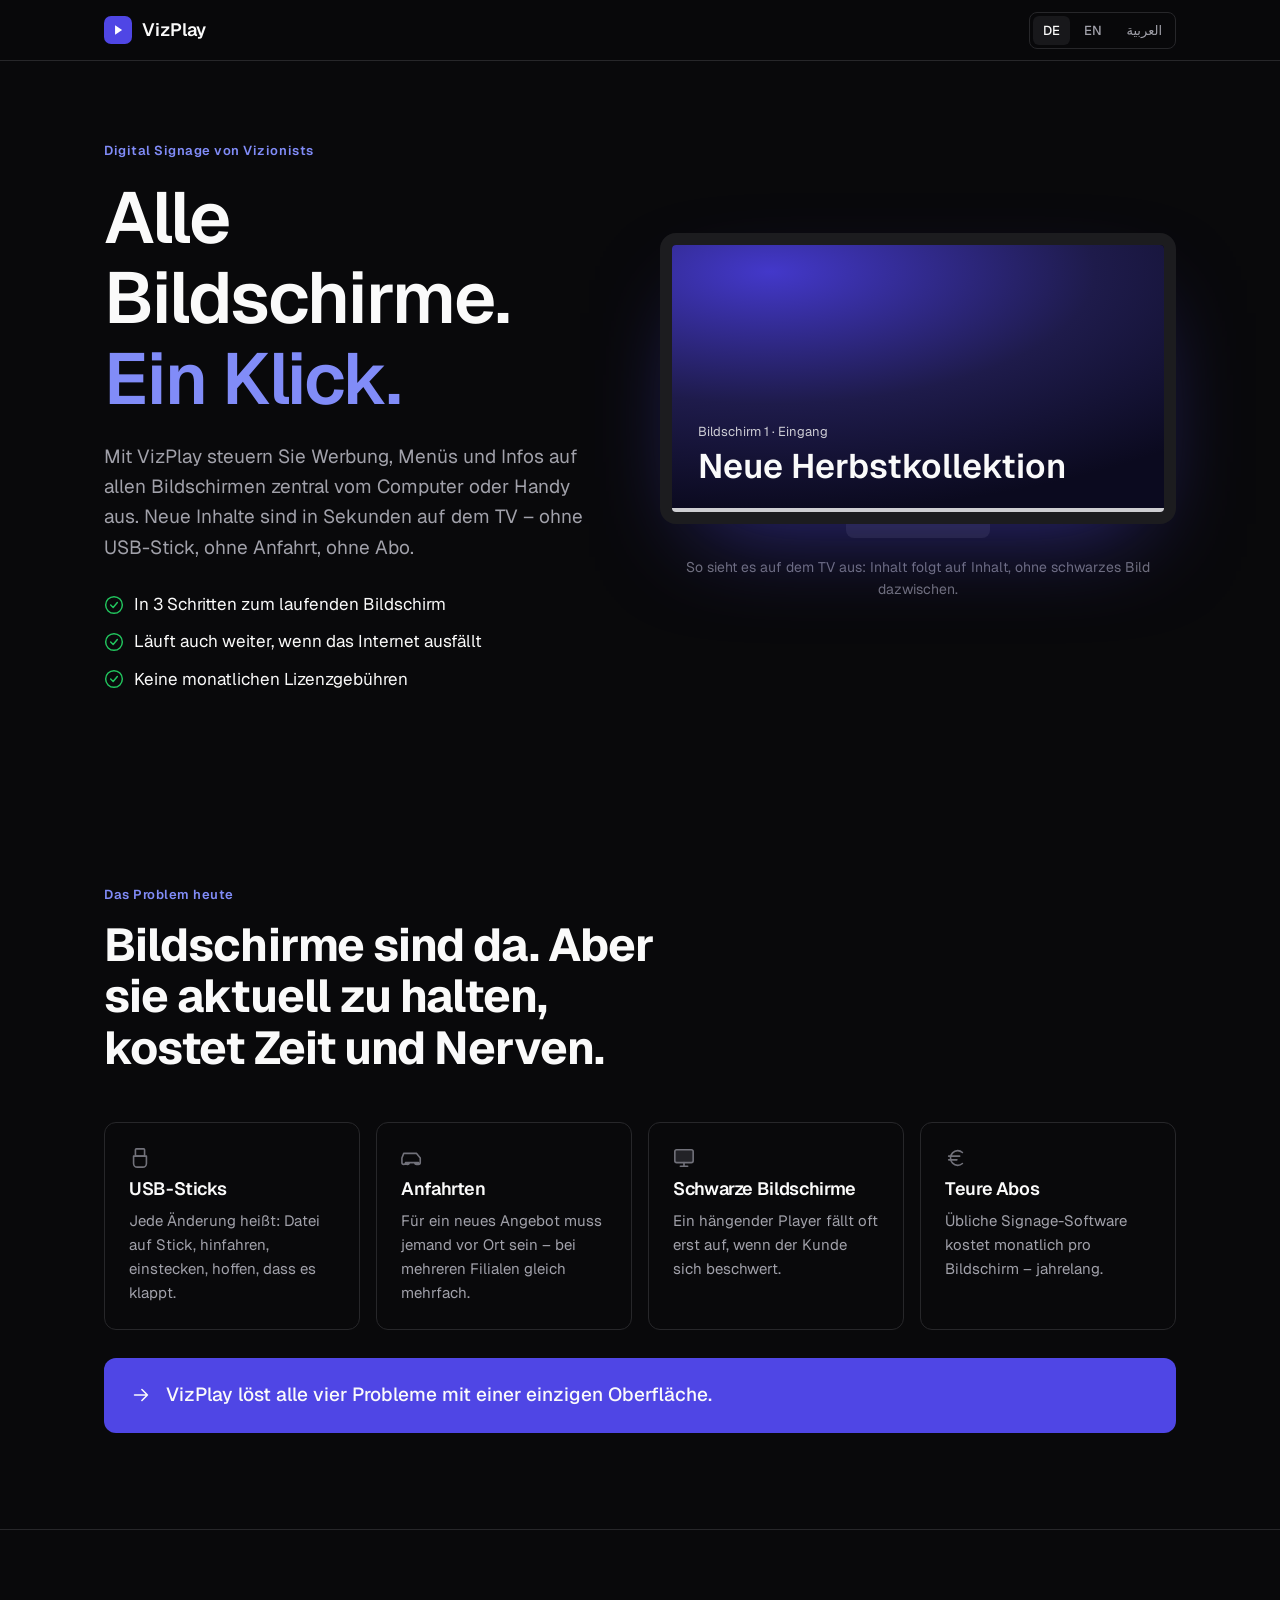
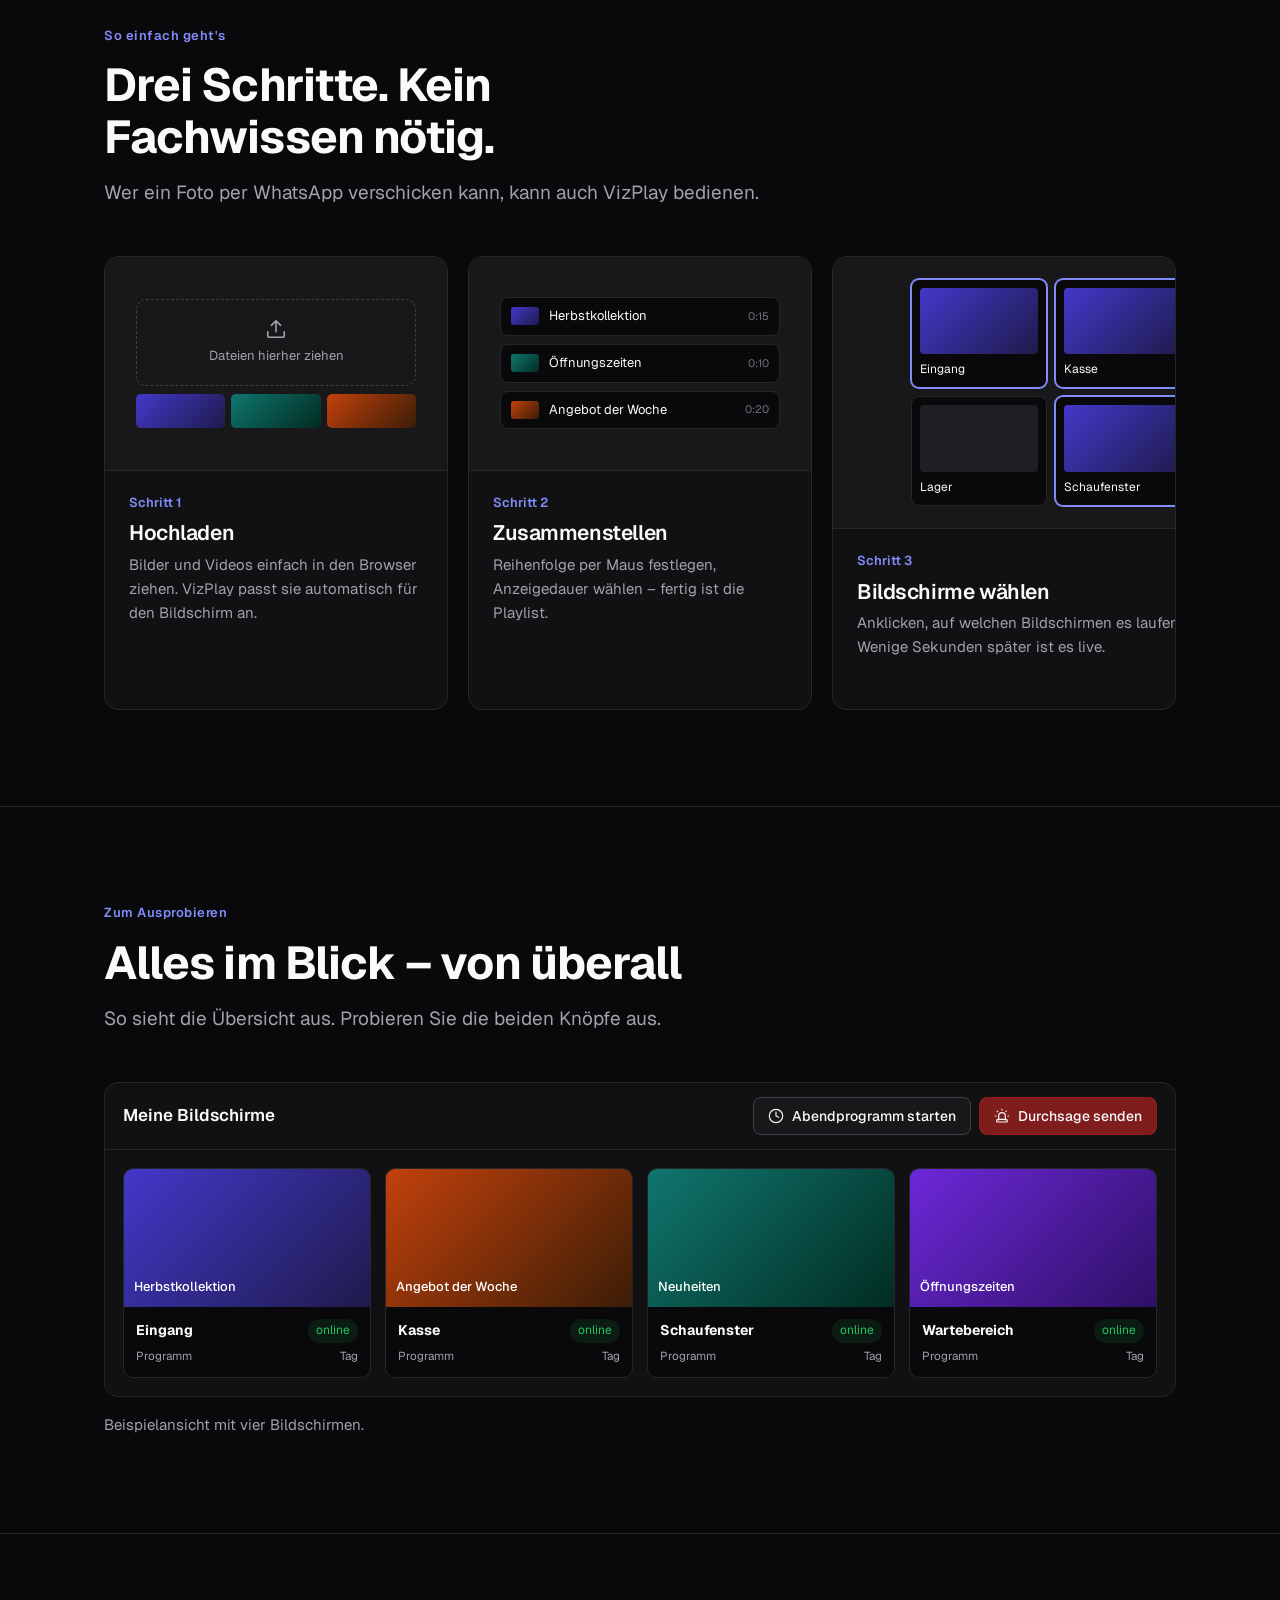
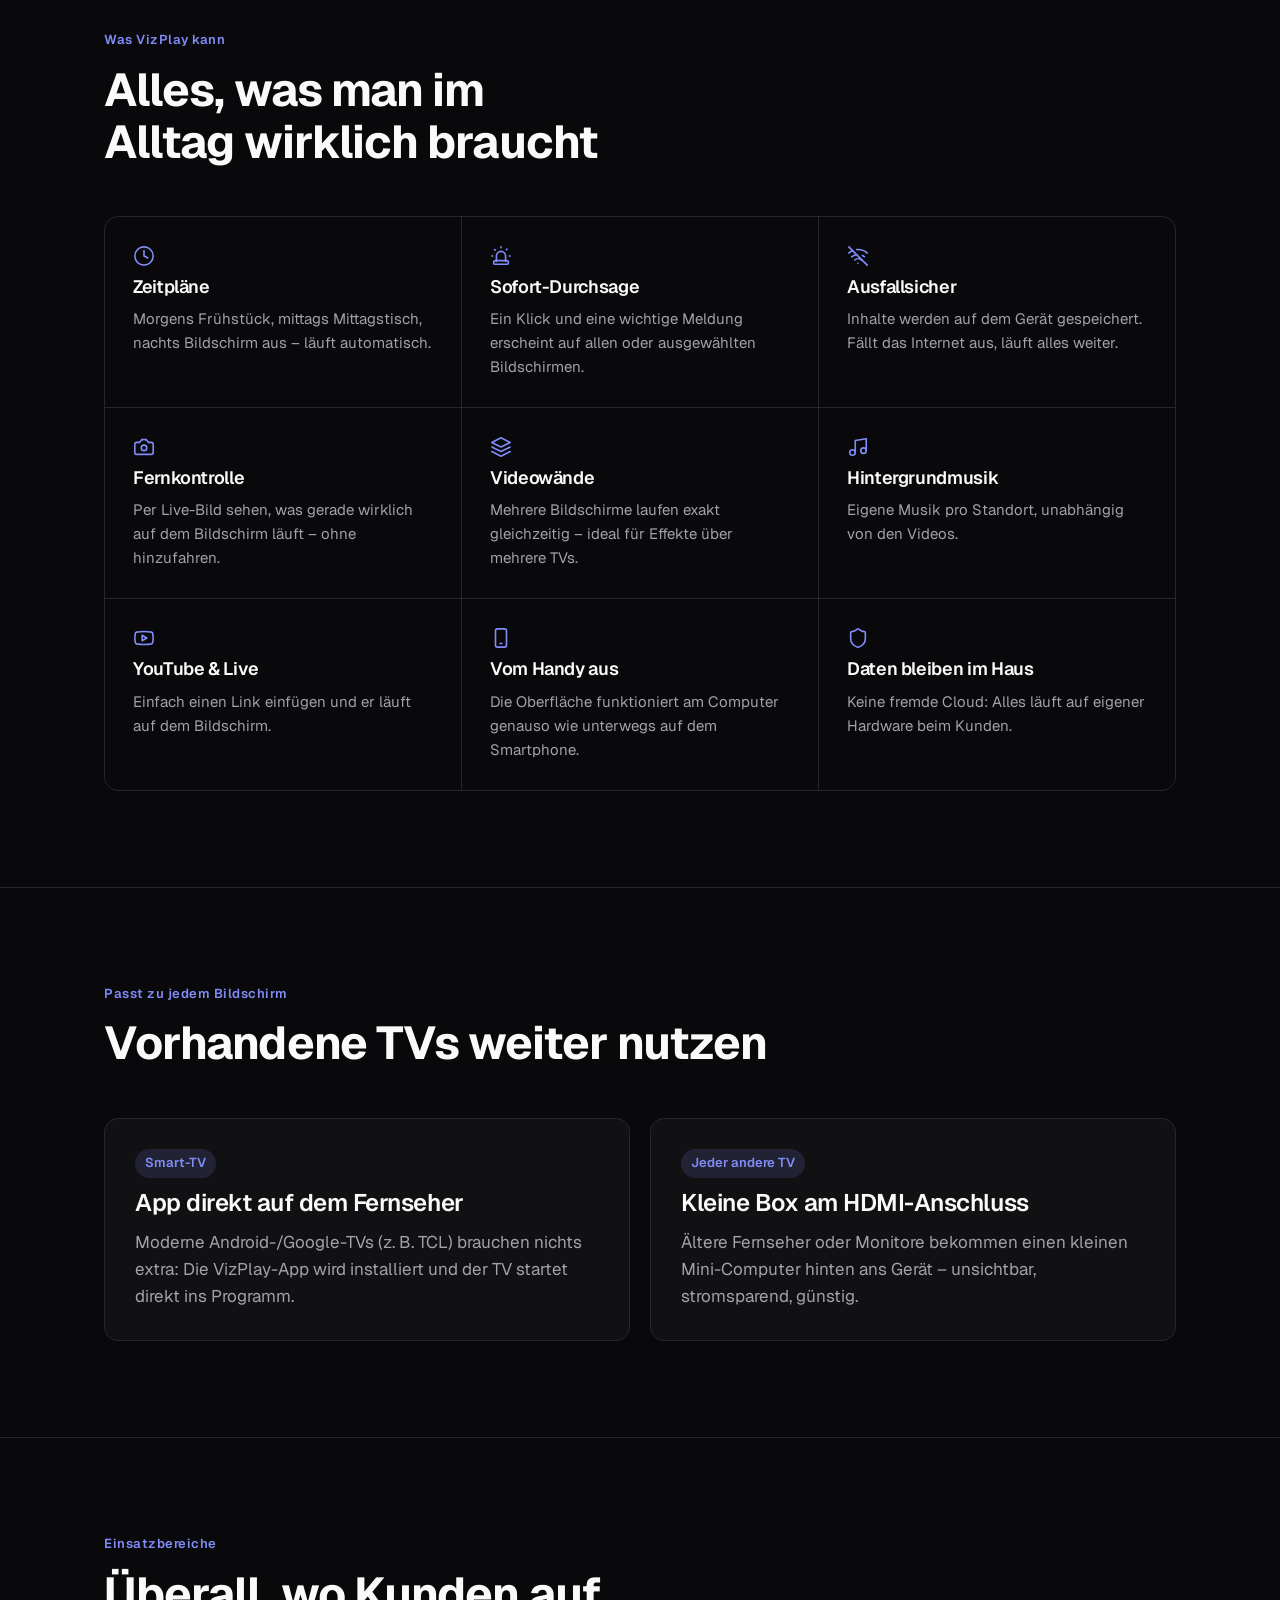
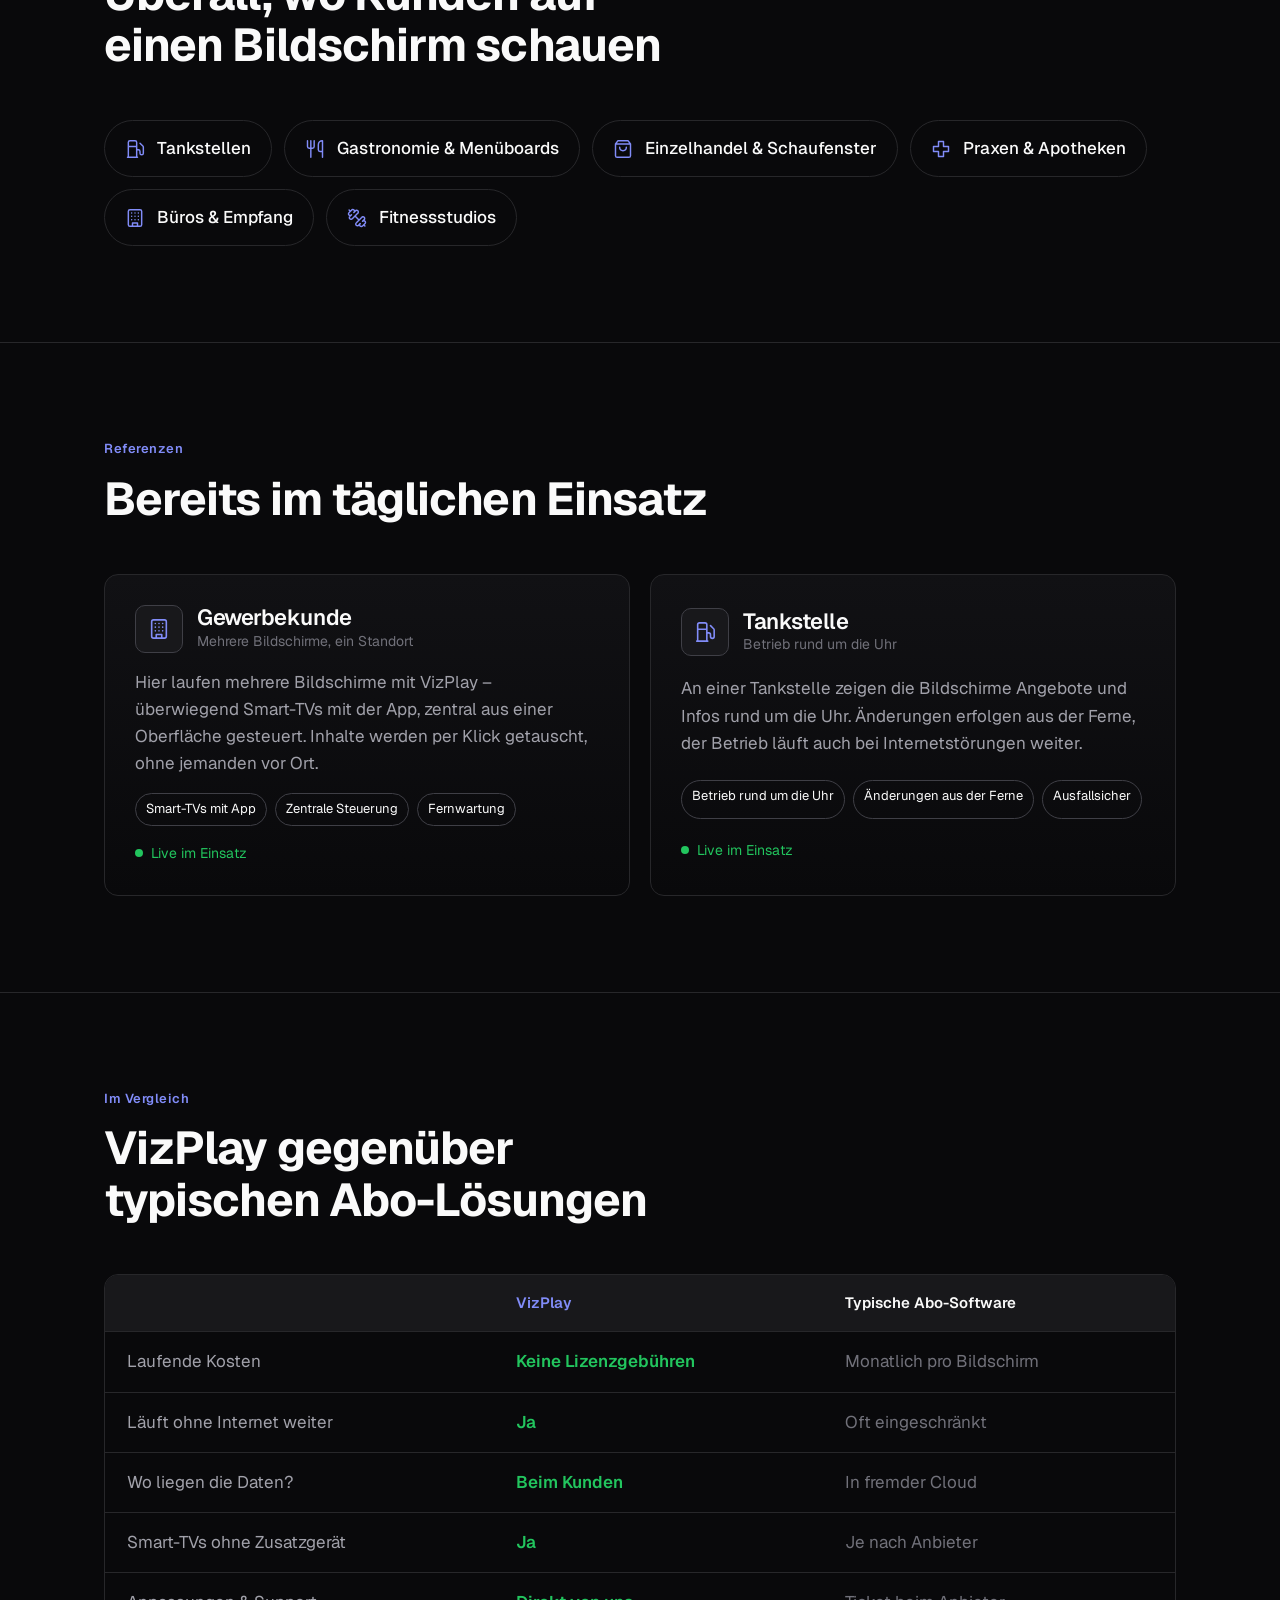
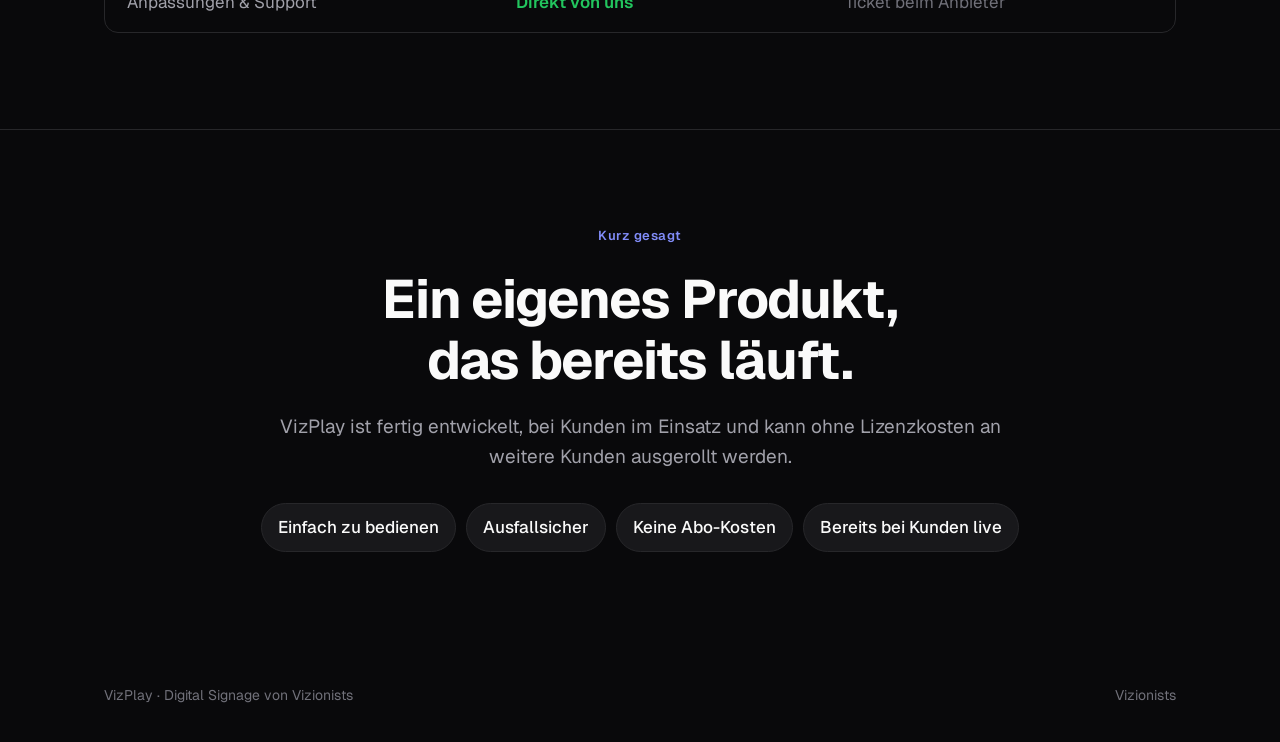
==== index.html @ 15403535 "VizPlay Produktpräsentation" ====
<!doctype html>
<html lang="de">
<head>
<meta charset="utf-8">
<meta name="viewport" content="width=device-width, initial-scale=1, viewport-fit=cover">
<meta name="robots" content="noindex">
<meta name="description" content="VizPlay – alle Bildschirme zentral steuern.">
<link rel="icon" href="data:image/svg+xml,%3Csvg xmlns=%27http://www.w3.org/2000/svg%27 viewBox=%270 0 24 24%27%3E%3Crect width=%2724%27 height=%2724%27 rx=%275%27 fill=%27%234f46e5%27/%3E%3Cpath d=%27m9 6 9 6-9 6z%27 fill=%27white%27/%3E%3C/svg%3E">
<title>VizPlay</title>
<link rel="preconnect" href="https://fonts.googleapis.com">
<link rel="stylesheet" href="https://fonts.googleapis.com/css2?family=Geist:wght@400;500;600;700&family=IBM+Plex+Sans+Arabic:wght@400;500;600;700&display=swap">
<style>
/* Bewusst dark-only: Markenwelt des VizPlay-Dashboards (Zinc + Indigo) */
:root{
  --bg:#09090b; --panel:#111114; --panel2:#18181b; --line:#27272a; --line2:#3f3f46;
  --fg:#fafafa; --muted:#a1a1aa; --dim:#71717a;
  --accent:#818cf8; --accent-strong:#4f46e5;
  --ok:#22c55e; --warn:#f59e0b; --danger:#ef4444;
  --sans:"Geist",ui-sans-serif,system-ui,-apple-system,"Segoe UI",sans-serif;
  color-scheme:dark;
}
:root[dir="rtl"]{--sans:"IBM Plex Sans Arabic","Geist",ui-sans-serif,system-ui,sans-serif}
*{box-sizing:border-box}
body{margin:0;background:var(--bg);color:var(--fg);font:17px/1.6 var(--sans);-webkit-font-smoothing:antialiased}
.wrap{max-width:1120px;margin:0 auto;padding-inline:24px}
@media (max-width:560px){.wrap{padding-inline:16px}}
h1,h2,h3{margin:0;text-wrap:balance;letter-spacing:-.02em;line-height:1.12}
[dir="rtl"] h1,[dir="rtl"] h2,[dir="rtl"] h3{letter-spacing:0;line-height:1.35}
p{margin:0}
.eyebrow{font-size:13px;font-weight:600;color:var(--accent);letter-spacing:.04em}
.lead{color:var(--muted);font-size:19px;max-width:60ch}
svg.i{width:22px;height:22px;flex:none;stroke:currentColor;fill:none;stroke-width:1.75;stroke-linecap:round;stroke-linejoin:round}

nav{position:sticky;top:env(safe-area-inset-top,0px);z-index:10;background:rgba(9,9,11,.85);backdrop-filter:blur(10px);border-bottom:1px solid var(--line)}
nav .wrap{display:flex;align-items:center;gap:16px;height:60px}
.brand{display:flex;align-items:center;gap:10px;font-weight:600;font-size:18px}
.logo{width:28px;height:28px;border-radius:7px;background:var(--accent-strong);display:grid;place-items:center}
.logo svg{width:14px;height:14px;fill:#fff}
.langs{margin-inline-start:auto;display:flex;gap:4px;padding:3px;border:1px solid var(--line);border-radius:8px}
.langs button{font:500 13px var(--sans);color:var(--muted);background:none;border:0;border-radius:6px;padding:6px 10px;cursor:pointer}
.langs button[aria-pressed="true"]{background:var(--panel2);color:var(--fg)}
.langs button:focus-visible,.btn:focus-visible{outline:2px solid var(--accent);outline-offset:2px}

section{padding-block:96px;border-bottom:1px solid var(--line)}
@media (max-width:560px){section{padding-block:64px}}
.head{display:grid;gap:14px;margin-bottom:48px;max-width:760px}
.head h2{font-size:clamp(30px,4.4vw,46px)}

/* Hero */
.hero{padding-block:80px 96px}
.hero-grid{display:grid;grid-template-columns:1fr 1.05fr;gap:64px;align-items:center}
@media (max-width:900px){.hero-grid{grid-template-columns:1fr;gap:48px}}
.hero h1{font-size:clamp(40px,6.2vw,72px);font-weight:600;margin-block:16px 22px}
.hero h1 em{font-style:normal;color:var(--accent)}
.checks{display:grid;gap:10px;margin:28px 0 0;padding:0;list-style:none}
.checks li{display:flex;gap:10px;align-items:center;color:var(--fg)}
.checks .i{color:var(--ok);width:20px;height:20px}

.tv{background:#000;border:12px solid #1c1c1f;border-radius:16px;aspect-ratio:16/9;position:relative;overflow:hidden;max-width:100%;box-shadow:0 40px 100px -40px rgba(79,70,229,.6)}
.slide{position:absolute;inset:0;display:flex;flex-direction:column;justify-content:flex-end;gap:4px;padding:26px;opacity:0}
.slide.on{opacity:1}
.slide b{font-size:clamp(20px,3vw,34px);font-weight:600;line-height:1.15}
.slide small{font-size:13px;opacity:.8}
.s1{background:radial-gradient(120% 90% at 20% 10%,#4338ca 0,#1e1b4b 55%,#0b0a1f 100%)}
.s2{background:linear-gradient(135deg,#0f766e,#022c22)}
.s3{background:radial-gradient(90% 90% at 80% 20%,#c2410c,#3b1d06 70%)}
.s4{background:linear-gradient(160deg,#be123c,#4c0519)}
.prog{position:absolute;inset-inline-start:0;bottom:0;height:4px;background:#fff;opacity:.8;width:0}
.stand{width:28%;height:14px;margin:0 auto;background:#1c1c1f;border-radius:0 0 8px 8px}
.tv-cap{text-align:center;margin-top:18px;font-size:14px;color:var(--dim)}

/* Problem */
.pains{display:grid;grid-template-columns:repeat(4,1fr);gap:16px}
@media (max-width:900px){.pains{grid-template-columns:repeat(2,1fr)}}
@media (max-width:560px){.pains{grid-template-columns:1fr}}
.pain{padding:24px;border:1px solid var(--line);border-radius:12px;display:grid;gap:10px;align-content:start}
.pain .i{color:var(--dim)}
.pain h3{font-size:18px;font-weight:600}
.pain p{color:var(--muted);font-size:15px}
.answer{margin-top:28px;padding:22px 26px;border-radius:12px;background:var(--accent-strong);font-size:19px;font-weight:500;display:flex;gap:14px;align-items:center}

/* Steps */
.steps{display:grid;grid-template-columns:repeat(3,1fr);gap:20px}
@media (max-width:900px){.steps{grid-template-columns:1fr}}
.step{background:var(--panel);border:1px solid var(--line);border-radius:14px;overflow:hidden;display:grid;grid-template-rows:auto 1fr}
.step .vis{aspect-ratio:16/10;background:var(--panel2);border-bottom:1px solid var(--line);padding:22px;display:grid;place-items:center}
.step .txt{padding:22px 24px 26px;display:grid;gap:8px;align-content:start}
.step .n{font-size:13px;font-weight:600;color:var(--accent)}
.step h3{font-size:21px;font-weight:600}
.step p{color:var(--muted);font-size:15px}
.mock{width:100%;max-width:280px;display:grid;gap:8px}
.drop{border:1.5px dashed var(--line2);border-radius:10px;padding:18px;text-align:center;color:var(--muted);font-size:13px;display:grid;gap:6px;justify-items:center}
.thumbs{display:flex;gap:6px}
.thumbs i{flex:1;height:34px;border-radius:5px}
.row{display:flex;align-items:center;gap:10px;background:var(--bg);border:1px solid var(--line);border-radius:8px;padding:8px 10px;font-size:13px}
.row i{width:28px;height:18px;border-radius:3px;flex:none}
.row span{flex:1}
.row small{color:var(--dim)}
.screens{display:grid;grid-template-columns:1fr 1fr;gap:8px;width:100%;max-width:280px}
.scr{border:1px solid var(--line);border-radius:8px;padding:8px;font-size:12px;background:var(--bg);display:grid;gap:6px}
.scr i{display:block;aspect-ratio:16/9;border-radius:4px;background:#1f1f23}
.scr.sel{border-color:var(--accent);box-shadow:0 0 0 1px var(--accent)}
.scr.sel i{background:linear-gradient(135deg,#4338ca,#1e1b4b)}

/* Demo */
.dash{border:1px solid var(--line);border-radius:14px;overflow:hidden;background:var(--panel)}
.dash-top{display:flex;align-items:center;gap:12px;padding:14px 18px;border-bottom:1px solid var(--line);flex-wrap:wrap}
.dash-top .t{font-weight:600}
.dash-top .sp{margin-inline-start:auto;display:flex;gap:8px;flex-wrap:wrap}
.btn{font:500 14px var(--sans);border-radius:8px;padding:9px 14px;border:1px solid var(--line2);background:var(--panel2);color:var(--fg);display:inline-flex;align-items:center;gap:8px;cursor:pointer}
.btn:hover{background:#222226}
.btn .i{width:16px;height:16px}
.btn.danger{background:#7f1d1d;border-color:#991b1b}
.btn.danger:hover{background:#991b1b}
.grid{display:grid;grid-template-columns:repeat(4,1fr);gap:14px;padding:18px}
@media (max-width:900px){.grid{grid-template-columns:repeat(2,1fr)}}
@media (max-width:480px){.grid{grid-template-columns:1fr}}
.dev{border:1px solid var(--line);border-radius:10px;background:var(--bg);overflow:hidden}
.dev .pv{aspect-ratio:16/9;display:flex;align-items:flex-end;padding:10px;font-size:13px;font-weight:500;color:#fff;transition:background .3s}
.dev .bd{padding:12px;display:grid;gap:4px;font-size:14px}
.dev .bd div{display:flex;justify-content:space-between;gap:8px}
.dev .bd small{color:var(--muted)}
.pill{font-size:12px;padding:2px 8px;border-radius:999px}
.pill.on{color:var(--ok);background:rgba(34,197,94,.1)}
.pill.tk{color:var(--warn);background:rgba(245,158,11,.12)}
.hint{margin-top:16px;font-size:15px;color:var(--muted);min-height:1.6em}

/* Benefits */
.benefits{display:grid;grid-template-columns:repeat(3,1fr);gap:1px;background:var(--line);border:1px solid var(--line);border-radius:14px;overflow:hidden}
@media (max-width:900px){.benefits{grid-template-columns:repeat(2,1fr)}}
@media (max-width:560px){.benefits{grid-template-columns:1fr}}
.ben{background:var(--bg);padding:28px;display:grid;gap:10px;align-content:start}
.ben .i{color:var(--accent)}
.ben h3{font-size:18px;font-weight:600}
.ben p{color:var(--muted);font-size:15px}

/* Hardware */
.hw{display:grid;grid-template-columns:1fr 1fr;gap:20px}
@media (max-width:760px){.hw{grid-template-columns:1fr}}
.card{border:1px solid var(--line);border-radius:14px;padding:30px;background:var(--panel);display:grid;gap:12px;align-content:start}
.card .tag{justify-self:start;font-size:13px;font-weight:600;padding:4px 10px;border-radius:999px;background:rgba(129,140,248,.14);color:var(--accent)}
.card h3{font-size:24px;font-weight:600}
.card p{color:var(--muted)}

/* Use cases */
.uses{display:flex;flex-wrap:wrap;gap:12px}
.use{display:flex;align-items:center;gap:12px;padding:14px 20px;border:1px solid var(--line);border-radius:999px;font-weight:500}
.use .i{color:var(--accent);width:20px;height:20px}

/* References */
.refs{display:grid;grid-template-columns:1fr 1fr;gap:20px}
@media (max-width:760px){.refs{grid-template-columns:1fr}}
.ref{border:1px solid var(--line);border-radius:14px;padding:30px;display:grid;gap:16px;background:linear-gradient(180deg,var(--panel),var(--bg))}
.ref .top{display:flex;align-items:center;gap:14px}
.ref .mark{width:48px;height:48px;border-radius:10px;background:var(--panel2);border:1px solid var(--line2);display:grid;place-items:center;color:var(--accent)}
.ref h3{font-size:22px;font-weight:600}
.ref .kind{color:var(--dim);font-size:14px}
.ref p{color:var(--muted)}
.facts{display:flex;flex-wrap:wrap;gap:8px}
.facts span{font-size:13px;padding:5px 10px;border-radius:999px;border:1px solid var(--line2);color:var(--fg)}
.live{display:inline-flex;align-items:center;gap:8px;font-size:14px;color:var(--ok)}
.live::before{content:"";width:8px;height:8px;border-radius:50%;background:var(--ok)}

/* Compare */
.cmp-wrap{border:1px solid var(--line);border-radius:14px;overflow-x:auto}
.cmp{width:100%;min-width:560px;border-collapse:collapse}
.cmp th,.cmp td{text-align:start;padding:16px 22px;border-bottom:1px solid var(--line)}
.cmp tr:last-child td{border-bottom:0}
.cmp th{font-weight:600;background:var(--panel2);font-size:15px}
.cmp th.us{color:var(--accent)}
.cmp td:first-child{color:var(--muted)}
.cmp .y{color:var(--ok);font-weight:600}
.cmp .n{color:var(--dim)}

/* Close */
.close{text-align:center;display:grid;gap:22px;justify-items:center}
.close h2{font-size:clamp(32px,5vw,54px);max-width:18ch}
.close .lead{margin-inline:auto}
.sum{display:flex;flex-wrap:wrap;justify-content:center;gap:10px;margin-top:8px}
.sum span{padding:10px 16px;border-radius:999px;background:var(--panel2);border:1px solid var(--line);font-weight:500}
footer{padding-block:36px;color:var(--dim);font-size:14px}
footer .wrap{display:flex;justify-content:space-between;gap:16px;flex-wrap:wrap}
</style>
</head>
<body>

<svg width="0" height="0" style="position:absolute" aria-hidden="true">
  <symbol id="check" viewBox="0 0 24 24"><circle cx="12" cy="12" r="10"/><path d="m8 12 3 3 5-6"/></symbol>
  <symbol id="usb" viewBox="0 0 24 24"><rect x="7" y="2" width="10" height="8" rx="1"/><path d="M5 10h14v8a4 4 0 0 1-4 4H9a4 4 0 0 1-4-4z"/></symbol>
  <symbol id="car" viewBox="0 0 24 24"><path d="M5 17h14M5 17a2 2 0 1 1-4 0v-5l2-5h14l4 5v5a2 2 0 1 1-4 0M5 17a2 2 0 1 0 4 0h6a2 2 0 1 0 4 0"/></symbol>
  <symbol id="blank" viewBox="0 0 24 24"><rect x="2" y="3" width="20" height="14" rx="2" fill="currentColor" fill-opacity=".25"/><path d="M8 21h8M12 17v4"/></symbol>
  <symbol id="euro" viewBox="0 0 24 24"><path d="M4 10h12M4 14h9M19 6a7.7 7.7 0 0 0-5.2-2A7.9 7.9 0 0 0 6 12c0 4.4 3.5 8 7.8 8 2 0 3.8-.8 5.2-2"/></symbol>
  <symbol id="upload" viewBox="0 0 24 24"><path d="M21 15v4a2 2 0 0 1-2 2H5a2 2 0 0 1-2-2v-4M17 8l-5-5-5 5M12 3v12"/></symbol>
  <symbol id="clock" viewBox="0 0 24 24"><circle cx="12" cy="12" r="10"/><path d="M12 6v6l4 2"/></symbol>
  <symbol id="siren" viewBox="0 0 24 24"><path d="M7 18v-6a5 5 0 1 1 10 0v6M5 21a1 1 0 0 1-1-1v-1a2 2 0 0 1 2-2h12a2 2 0 0 1 2 2v1a1 1 0 0 1-1 1zM21 12h1M18.5 4.5 18 5M2 12h1M12 2v1M4.9 4.9l.7.7"/></symbol>
  <symbol id="layers" viewBox="0 0 24 24"><path d="m12 2 10 5-10 5L2 7l10-5zM2 17l10 5 10-5M2 12l10 5 10-5"/></symbol>
  <symbol id="music" viewBox="0 0 24 24"><path d="M9 18V5l12-2v13"/><circle cx="6" cy="18" r="3"/><circle cx="18" cy="16" r="3"/></symbol>
  <symbol id="camera" viewBox="0 0 24 24"><path d="M14.5 4h-5L7 7H4a2 2 0 0 0-2 2v9a2 2 0 0 0 2 2h16a2 2 0 0 0 2-2V9a2 2 0 0 0-2-2h-3l-2.5-3z"/><circle cx="12" cy="13" r="3"/></symbol>
  <symbol id="wifioff" viewBox="0 0 24 24"><path d="M12 20h.01M8.5 16.4a5 5 0 0 1 7 0M2 8.8a15 15 0 0 1 4.2-2.7M22 8.8a15 15 0 0 0-11.3-3.8M16.9 11.4a10 10 0 0 1 2.1 1.4M5 12.9a10 10 0 0 1 5.2-2.3M2 2l20 20"/></symbol>
  <symbol id="phone" viewBox="0 0 24 24"><rect x="6" y="2" width="12" height="20" rx="2"/><path d="M11 18h2"/></symbol>
  <symbol id="youtube" viewBox="0 0 24 24"><path d="M2.5 17a24 24 0 0 1 0-10 2 2 0 0 1 1.4-1.4 49.6 49.6 0 0 1 16.2 0A2 2 0 0 1 21.5 7a24 24 0 0 1 0 10 2 2 0 0 1-1.4 1.4 49.6 49.6 0 0 1-16.2 0A2 2 0 0 1 2.5 17"/><path d="m10 15 5-3-5-3z"/></symbol>
  <symbol id="fuel" viewBox="0 0 24 24"><path d="M3 22h12M4 9h10M14 22V4a2 2 0 0 0-2-2H6a2 2 0 0 0-2 2v18M14 13h2a2 2 0 0 1 2 2v2a2 2 0 0 0 4 0V9.8a2 2 0 0 0-.6-1.4L18 5"/></symbol>
  <symbol id="food" viewBox="0 0 24 24"><path d="M3 2v7c0 1.1.9 2 2 2h4a2 2 0 0 0 2-2V2M7 2v20M21 15V2a5 5 0 0 0-5 5v6c0 1.1.9 2 2 2h3zm0 0v7"/></symbol>
  <symbol id="bag" viewBox="0 0 24 24"><path d="M6 2 3 6v14a2 2 0 0 0 2 2h14a2 2 0 0 0 2-2V6l-3-4zM3 6h18M16 10a4 4 0 0 1-8 0"/></symbol>
  <symbol id="cross" viewBox="0 0 24 24"><path d="M9 3h6v6h6v6h-6v6H9v-6H3V9h6z"/></symbol>
  <symbol id="building" viewBox="0 0 24 24"><rect x="4" y="2" width="16" height="20" rx="2"/><path d="M9 22v-4h6v4M8 6h.01M16 6h.01M12 6h.01M12 10h.01M12 14h.01M16 10h.01M16 14h.01M8 10h.01M8 14h.01"/></symbol>
  <symbol id="dumbbell" viewBox="0 0 24 24"><path d="M14.4 14.4 9.6 9.6M18.7 21.5a2 2 0 1 1-2.8-2.8l-1.8 1.8a2 2 0 1 1-2.8-2.8l6.3-6.3a2 2 0 1 1 2.8 2.8l-1.8 1.8a2 2 0 1 1 2.8 2.8zM21.5 21.5l-1.4-1.4M3.9 3.9 2.5 2.5M6.4 12.8a2 2 0 1 1-2.8-2.8l1.8-1.8a2 2 0 1 1-2.8-2.8l2.8-2.8a2 2 0 1 1 2.8 2.8l1.8-1.8a2 2 0 1 1 2.8 2.8z"/></symbol>
  <symbol id="shield" viewBox="0 0 24 24"><path d="M20 13c0 5-3.5 7.5-7.7 9a1 1 0 0 1-.7 0C7.5 20.5 4 18 4 13V6a1 1 0 0 1 1-1c2 0 4.5-1.2 6.2-2.7a1.2 1.2 0 0 1 1.6 0C14.5 3.8 17 5 19 5a1 1 0 0 1 1 1z"/></symbol>
  <symbol id="arrow" viewBox="0 0 24 24"><path d="M5 12h14M13 6l6 6-6 6"/></symbol>
</svg>

<nav>
  <div class="wrap">
    <div class="brand"><div class="logo"><svg viewBox="0 0 24 24"><path d="m7 4 12 8-12 8z"/></svg></div>VizPlay</div>
    <div class="langs" role="group" aria-label="Sprache / Language / اللغة">
      <button type="button" data-lang="de">DE</button>
      <button type="button" data-lang="en">EN</button>
      <button type="button" data-lang="ar">العربية</button>
    </div>
  </div>
</nav>

<header class="hero">
  <div class="wrap hero-grid">
    <div>
      <div class="eyebrow" data-t="hero_eyebrow"></div>
      <h1 data-t="hero_h1"></h1>
      <p class="lead" data-t="hero_lead"></p>
      <ul class="checks">
        <li><svg class="i"><use href="#check"/></svg><span data-t="hero_c1"></span></li>
        <li><svg class="i"><use href="#check"/></svg><span data-t="hero_c2"></span></li>
        <li><svg class="i"><use href="#check"/></svg><span data-t="hero_c3"></span></li>
      </ul>
    </div>
    <div>
      <div class="tv" id="tv">
        <div class="slide s1 on"><small data-t="sl1s"></small><b data-t="sl1"></b></div>
        <div class="slide s2"><small data-t="sl2s"></small><b data-t="sl2"></b></div>
        <div class="slide s3"><small data-t="sl3s"></small><b data-t="sl3"></b></div>
        <div class="slide s4"><small data-t="sl4s"></small><b data-t="sl4"></b></div>
        <div class="prog" id="prog"></div>
      </div>
      <div class="stand"></div>
      <p class="tv-cap" data-t="tv_cap"></p>
    </div>
  </div>
</header>

<section>
  <div class="wrap">
    <div class="head">
      <div class="eyebrow" data-t="pain_eyebrow"></div>
      <h2 data-t="pain_h2"></h2>
    </div>
    <div class="pains">
      <div class="pain"><svg class="i"><use href="#usb"/></svg><h3 data-t="p1h"></h3><p data-t="p1"></p></div>
      <div class="pain"><svg class="i"><use href="#car"/></svg><h3 data-t="p2h"></h3><p data-t="p2"></p></div>
      <div class="pain"><svg class="i"><use href="#blank"/></svg><h3 data-t="p3h"></h3><p data-t="p3"></p></div>
      <div class="pain"><svg class="i"><use href="#euro"/></svg><h3 data-t="p4h"></h3><p data-t="p4"></p></div>
    </div>
    <div class="answer"><svg class="i"><use href="#arrow"/></svg><span data-t="answer"></span></div>
  </div>
</section>

<section>
  <div class="wrap">
    <div class="head">
      <div class="eyebrow" data-t="steps_eyebrow"></div>
      <h2 data-t="steps_h2"></h2>
      <p class="lead" data-t="steps_lead"></p>
    </div>
    <div class="steps">
      <div class="step">
        <div class="vis"><div class="mock">
          <div class="drop"><svg class="i"><use href="#upload"/></svg><span data-t="m_drop"></span></div>
          <div class="thumbs"><i style="background:linear-gradient(135deg,#4338ca,#1e1b4b)"></i><i style="background:linear-gradient(135deg,#0f766e,#022c22)"></i><i style="background:linear-gradient(135deg,#c2410c,#3b1d06)"></i></div>
        </div></div>
        <div class="txt"><span class="n" data-t="s1n"></span><h3 data-t="s1h"></h3><p data-t="s1"></p></div>
      </div>
      <div class="step">
        <div class="vis"><div class="mock">
          <div class="row"><i style="background:linear-gradient(135deg,#4338ca,#1e1b4b)"></i><span data-t="m_r1"></span><small>0:15</small></div>
          <div class="row"><i style="background:linear-gradient(135deg,#0f766e,#022c22)"></i><span data-t="m_r2"></span><small>0:10</small></div>
          <div class="row"><i style="background:linear-gradient(135deg,#c2410c,#3b1d06)"></i><span data-t="m_r3"></span><small>0:20</small></div>
        </div></div>
        <div class="txt"><span class="n" data-t="s2n"></span><h3 data-t="s2h"></h3><p data-t="s2"></p></div>
      </div>
      <div class="step">
        <div class="vis"><div class="screens">
          <div class="scr sel"><i></i><span data-t="m_sc1"></span></div>
          <div class="scr sel"><i></i><span data-t="m_sc2"></span></div>
          <div class="scr"><i></i><span data-t="m_sc3"></span></div>
          <div class="scr sel"><i></i><span data-t="m_sc4"></span></div>
        </div></div>
        <div class="txt"><span class="n" data-t="s3n"></span><h3 data-t="s3h"></h3><p data-t="s3"></p></div>
      </div>
    </div>
  </div>
</section>

<section>
  <div class="wrap">
    <div class="head">
      <div class="eyebrow" data-t="demo_eyebrow"></div>
      <h2 data-t="demo_h2"></h2>
      <p class="lead" data-t="demo_lead"></p>
    </div>
    <div class="dash">
      <div class="dash-top">
        <span class="t" data-t="demo_title"></span>
        <div class="sp">
          <button class="btn" id="btn-switch" type="button"><svg class="i"><use href="#clock"/></svg><span data-t="btn_switch"></span></button>
          <button class="btn danger" id="btn-alarm" type="button"><svg class="i"><use href="#siren"/></svg><span id="alarm-label"></span></button>
        </div>
      </div>
      <div class="grid" id="grid"></div>
    </div>
    <p class="hint" id="hint" aria-live="polite"></p>
  </div>
</section>

<section>
  <div class="wrap">
    <div class="head">
      <div class="eyebrow" data-t="ben_eyebrow"></div>
      <h2 data-t="ben_h2"></h2>
    </div>
    <div class="benefits">
      <div class="ben"><svg class="i"><use href="#clock"/></svg><h3 data-t="b1h"></h3><p data-t="b1"></p></div>
      <div class="ben"><svg class="i"><use href="#siren"/></svg><h3 data-t="b2h"></h3><p data-t="b2"></p></div>
      <div class="ben"><svg class="i"><use href="#wifioff"/></svg><h3 data-t="b3h"></h3><p data-t="b3"></p></div>
      <div class="ben"><svg class="i"><use href="#camera"/></svg><h3 data-t="b4h"></h3><p data-t="b4"></p></div>
      <div class="ben"><svg class="i"><use href="#layers"/></svg><h3 data-t="b5h"></h3><p data-t="b5"></p></div>
      <div class="ben"><svg class="i"><use href="#music"/></svg><h3 data-t="b6h"></h3><p data-t="b6"></p></div>
      <div class="ben"><svg class="i"><use href="#youtube"/></svg><h3 data-t="b7h"></h3><p data-t="b7"></p></div>
      <div class="ben"><svg class="i"><use href="#phone"/></svg><h3 data-t="b8h"></h3><p data-t="b8"></p></div>
      <div class="ben"><svg class="i"><use href="#shield"/></svg><h3 data-t="b9h"></h3><p data-t="b9"></p></div>
    </div>
  </div>
</section>

<section>
  <div class="wrap">
    <div class="head">
      <div class="eyebrow" data-t="hw_eyebrow"></div>
      <h2 data-t="hw_h2"></h2>
    </div>
    <div class="hw">
      <div class="card"><span class="tag" data-t="hw1tag"></span><h3 data-t="hw1h"></h3><p data-t="hw1"></p></div>
      <div class="card"><span class="tag" data-t="hw2tag"></span><h3 data-t="hw2h"></h3><p data-t="hw2"></p></div>
    </div>
  </div>
</section>

<section>
  <div class="wrap">
    <div class="head">
      <div class="eyebrow" data-t="use_eyebrow"></div>
      <h2 data-t="use_h2"></h2>
    </div>
    <div class="uses">
      <span class="use"><svg class="i"><use href="#fuel"/></svg><span data-t="u1"></span></span>
      <span class="use"><svg class="i"><use href="#food"/></svg><span data-t="u2"></span></span>
      <span class="use"><svg class="i"><use href="#bag"/></svg><span data-t="u3"></span></span>
      <span class="use"><svg class="i"><use href="#cross"/></svg><span data-t="u4"></span></span>
      <span class="use"><svg class="i"><use href="#building"/></svg><span data-t="u5"></span></span>
      <span class="use"><svg class="i"><use href="#dumbbell"/></svg><span data-t="u6"></span></span>
    </div>
  </div>
</section>

<section>
  <div class="wrap">
    <div class="head">
      <div class="eyebrow" data-t="ref_eyebrow"></div>
      <h2 data-t="ref_h2"></h2>
    </div>
    <div class="refs">
      <div class="ref">
        <div class="top"><div class="mark"><svg class="i"><use href="#building"/></svg></div><div><h3 data-t="r1name"></h3><div class="kind" data-t="r1kind"></div></div></div>
        <p data-t="r1"></p>
        <div class="facts"><span data-t="r1f1"></span><span data-t="r1f2"></span><span data-t="r1f3"></span></div>
        <span class="live" data-t="live"></span>
      </div>
      <div class="ref">
        <div class="top"><div class="mark"><svg class="i"><use href="#fuel"/></svg></div><div><h3 data-t="r2name"></h3><div class="kind" data-t="r2kind"></div></div></div>
        <p data-t="r2"></p>
        <div class="facts"><span data-t="r2f1"></span><span data-t="r2f2"></span><span data-t="r2f3"></span></div>
        <span class="live" data-t="live"></span>
      </div>
    </div>
  </div>
</section>

<section>
  <div class="wrap">
    <div class="head">
      <div class="eyebrow" data-t="cmp_eyebrow"></div>
      <h2 data-t="cmp_h2"></h2>
    </div>
    <div class="cmp-wrap">
      <table class="cmp">
        <thead><tr><th></th><th class="us">VizPlay</th><th data-t="cmp_them"></th></tr></thead>
        <tbody>
          <tr><td data-t="c1"></td><td class="y" data-t="c1a"></td><td class="n" data-t="c1b"></td></tr>
          <tr><td data-t="c2"></td><td class="y" data-t="yes"></td><td class="n" data-t="c2b"></td></tr>
          <tr><td data-t="c3"></td><td class="y" data-t="c3a"></td><td class="n" data-t="c3b"></td></tr>
          <tr><td data-t="c4"></td><td class="y" data-t="yes"></td><td class="n" data-t="c4b"></td></tr>
          <tr><td data-t="c5"></td><td class="y" data-t="c5a"></td><td class="n" data-t="c5b"></td></tr>
        </tbody>
      </table>
    </div>
  </div>
</section>

<section style="border-bottom:0">
  <div class="wrap close">
    <div class="eyebrow" data-t="close_eyebrow"></div>
    <h2 data-t="close_h2"></h2>
    <p class="lead" data-t="close_lead"></p>
    <div class="sum"><span data-t="sum1"></span><span data-t="sum2"></span><span data-t="sum3"></span><span data-t="sum4"></span></div>
  </div>
</section>

<footer><div class="wrap"><span data-t="footer"></span><span>Vizionists</span></div></footer>

<script>
const DEFAULT_LANG = "de";
const I18N = {
de: {
  hero_eyebrow: "Digital Signage von Vizionists",
  hero_h1: "Alle Bildschirme. <em>Ein Klick.</em>",
  hero_lead: "Mit VizPlay steuern Sie Werbung, Menüs und Infos auf allen Bildschirmen zentral vom Computer oder Handy aus. Neue Inhalte sind in Sekunden auf dem TV – ohne USB-Stick, ohne Anfahrt, ohne Abo.",
  hero_c1: "In 3 Schritten zum laufenden Bildschirm",
  hero_c2: "Läuft auch weiter, wenn das Internet ausfällt",
  hero_c3: "Keine monatlichen Lizenzgebühren",
  sl1s: "Bildschirm 1 · Eingang", sl1: "Neue Herbstkollektion",
  sl2s: "Bildschirm 1 · Eingang", sl2: "Heute geöffnet bis 20 Uhr",
  sl3s: "Bildschirm 1 · Eingang", sl3: "Angebot der Woche: −20 %",
  sl4s: "Bildschirm 1 · Eingang", sl4: "Jetzt auch per App bestellen",
  tv_cap: "So sieht es auf dem TV aus: Inhalt folgt auf Inhalt, ohne schwarzes Bild dazwischen.",
  pain_eyebrow: "Das Problem heute",
  pain_h2: "Bildschirme sind da. Aber sie aktuell zu halten, kostet Zeit und Nerven.",
  p1h: "USB-Sticks", p1: "Jede Änderung heißt: Datei auf Stick, hinfahren, einstecken, hoffen, dass es klappt.",
  p2h: "Anfahrten", p2: "Für ein neues Angebot muss jemand vor Ort sein – bei mehreren Filialen gleich mehrfach.",
  p3h: "Schwarze Bildschirme", p3: "Ein hängender Player fällt oft erst auf, wenn der Kunde sich beschwert.",
  p4h: "Teure Abos", p4: "Übliche Signage-Software kostet monatlich pro Bildschirm – jahrelang.",
  answer: "VizPlay löst alle vier Probleme mit einer einzigen Oberfläche.",
  steps_eyebrow: "So einfach geht's",
  steps_h2: "Drei Schritte. Kein Fachwissen nötig.",
  steps_lead: "Wer ein Foto per WhatsApp verschicken kann, kann auch VizPlay bedienen.",
  m_drop: "Dateien hierher ziehen",
  s1n: "Schritt 1", s1h: "Hochladen", s1: "Bilder und Videos einfach in den Browser ziehen. VizPlay passt sie automatisch für den Bildschirm an.",
  m_r1: "Herbstkollektion", m_r2: "Öffnungszeiten", m_r3: "Angebot der Woche",
  s2n: "Schritt 2", s2h: "Zusammenstellen", s2: "Reihenfolge per Maus festlegen, Anzeigedauer wählen – fertig ist die Playlist.",
  m_sc1: "Eingang", m_sc2: "Kasse", m_sc3: "Lager", m_sc4: "Schaufenster",
  s3n: "Schritt 3", s3h: "Bildschirme wählen", s3: "Anklicken, auf welchen Bildschirmen es laufen soll. Wenige Sekunden später ist es live.",
  demo_eyebrow: "Zum Ausprobieren",
  demo_h2: "Alles im Blick – von überall",
  demo_lead: "So sieht die Übersicht aus. Probieren Sie die beiden Knöpfe aus.",
  demo_title: "Meine Bildschirme",
  btn_switch: "Abendprogramm starten",
  alarm_on: "Durchsage senden", alarm_off: "Durchsage beenden",
  hint_start: "Beispielansicht mit vier Bildschirmen.",
  hint_alarm: "Alle Bildschirme zeigen sofort die Durchsage. Beim Beenden läuft das normale Programm automatisch weiter.",
  hint_alarm_end: "Durchsage beendet – jeder Bildschirm zeigt wieder sein Programm.",
  hint_eve: "Abendprogramm aktiv. Das lässt sich auch automatisch per Zeitplan einstellen.",
  hint_day: "Zurück zum Tagesprogramm.",
  online: "online", alarm_pill: "Durchsage",
  alarm_text: "Wichtige Durchsage: Bitte Ausgang benutzen",
  program: "Programm", day: "Tag", eve: "Abend",
  d1: "Eingang", d2: "Kasse", d3: "Schaufenster", d4: "Wartebereich",
  t1: "Herbstkollektion", t2: "Angebot der Woche", t3: "Neuheiten", t4: "Öffnungszeiten",
  e1: "Heute bis 20 Uhr", e2: "Happy Hour 18–20 Uhr", e3: "Morgen: Neueröffnung", e4: "Danke für Ihren Besuch",
  ben_eyebrow: "Was VizPlay kann",
  ben_h2: "Alles, was man im Alltag wirklich braucht",
  b1h: "Zeitpläne", b1: "Morgens Frühstück, mittags Mittagstisch, nachts Bildschirm aus – läuft automatisch.",
  b2h: "Sofort-Durchsage", b2: "Ein Klick und eine wichtige Meldung erscheint auf allen oder ausgewählten Bildschirmen.",
  b3h: "Ausfallsicher", b3: "Inhalte werden auf dem Gerät gespeichert. Fällt das Internet aus, läuft alles weiter.",
  b4h: "Fernkontrolle", b4: "Per Live-Bild sehen, was gerade wirklich auf dem Bildschirm läuft – ohne hinzufahren.",
  b5h: "Videowände", b5: "Mehrere Bildschirme laufen exakt gleichzeitig – ideal für Effekte über mehrere TVs.",
  b6h: "Hintergrundmusik", b6: "Eigene Musik pro Standort, unabhängig von den Videos.",
  b7h: "YouTube & Live", b7: "Einfach einen Link einfügen und er läuft auf dem Bildschirm.",
  b8h: "Vom Handy aus", b8: "Die Oberfläche funktioniert am Computer genauso wie unterwegs auf dem Smartphone.",
  b9h: "Daten bleiben im Haus", b9: "Keine fremde Cloud: Alles läuft auf eigener Hardware beim Kunden.",
  hw_eyebrow: "Passt zu jedem Bildschirm",
  hw_h2: "Vorhandene TVs weiter nutzen",
  hw1tag: "Smart-TV", hw1h: "App direkt auf dem Fernseher", hw1: "Moderne Android-/Google-TVs (z. B. TCL) brauchen nichts extra: Die VizPlay-App wird installiert und der TV startet direkt ins Programm.",
  hw2tag: "Jeder andere TV", hw2h: "Kleine Box am HDMI-Anschluss", hw2: "Ältere Fernseher oder Monitore bekommen einen kleinen Mini-Computer hinten ans Gerät – unsichtbar, stromsparend, günstig.",
  use_eyebrow: "Einsatzbereiche",
  use_h2: "Überall, wo Kunden auf einen Bildschirm schauen",
  u1: "Tankstellen", u2: "Gastronomie & Menüboards", u3: "Einzelhandel & Schaufenster", u4: "Praxen & Apotheken", u5: "Büros & Empfang", u6: "Fitnessstudios",
  ref_eyebrow: "Referenzen",
  ref_h2: "Bereits im täglichen Einsatz",
  r1name: "Gewerbekunde", r1kind: "Mehrere Bildschirme, ein Standort",
  r1: "Hier laufen mehrere Bildschirme mit VizPlay – überwiegend Smart-TVs mit der App, zentral aus einer Oberfläche gesteuert. Inhalte werden per Klick getauscht, ohne jemanden vor Ort.",
  r1f1: "Smart-TVs mit App", r1f2: "Zentrale Steuerung", r1f3: "Fernwartung",
  r2name: "Tankstelle", r2kind: "Betrieb rund um die Uhr",
  r2: "An einer Tankstelle zeigen die Bildschirme Angebote und Infos rund um die Uhr. Änderungen erfolgen aus der Ferne, der Betrieb läuft auch bei Internetstörungen weiter.",
  r2f1: "Betrieb rund um die Uhr", r2f2: "Änderungen aus der Ferne", r2f3: "Ausfallsicher",
  live: "Live im Einsatz",
  cmp_eyebrow: "Im Vergleich",
  cmp_h2: "VizPlay gegenüber typischen Abo-Lösungen",
  cmp_them: "Typische Abo-Software",
  c1: "Laufende Kosten", c1a: "Keine Lizenzgebühren", c1b: "Monatlich pro Bildschirm",
  c2: "Läuft ohne Internet weiter", c2b: "Oft eingeschränkt",
  c3: "Wo liegen die Daten?", c3a: "Beim Kunden", c3b: "In fremder Cloud",
  c4: "Smart-TVs ohne Zusatzgerät", c4b: "Je nach Anbieter",
  c5: "Anpassungen & Support", c5a: "Direkt von uns", c5b: "Ticket beim Anbieter",
  yes: "Ja",
  close_eyebrow: "Kurz gesagt",
  close_h2: "Ein eigenes Produkt, das bereits läuft.",
  close_lead: "VizPlay ist fertig entwickelt, bei Kunden im Einsatz und kann ohne Lizenzkosten an weitere Kunden ausgerollt werden.",
  sum1: "Einfach zu bedienen", sum2: "Ausfallsicher", sum3: "Keine Abo-Kosten", sum4: "Bereits bei Kunden live",
  footer: "VizPlay · Digital Signage von Vizionists"
},
en: {
  hero_eyebrow: "Digital signage by Vizionists",
  hero_h1: "Every screen. <em>One click.</em>",
  hero_lead: "With VizPlay you manage ads, menus and information on every screen centrally, from a computer or phone. New content is on the TV within seconds – no USB stick, no site visit, no subscription.",
  hero_c1: "A running screen in 3 steps",
  hero_c2: "Keeps playing when the internet goes down",
  hero_c3: "No monthly license fees",
  sl1s: "Screen 1 · Entrance", sl1: "New autumn collection",
  sl2s: "Screen 1 · Entrance", sl2: "Open today until 8 pm",
  sl3s: "Screen 1 · Entrance", sl3: "Deal of the week: −20%",
  sl4s: "Screen 1 · Entrance", sl4: "Now also order in the app",
  tv_cap: "This is what the TV shows: one item after another, never a black screen in between.",
  pain_eyebrow: "The problem today",
  pain_h2: "The screens are there. Keeping them up to date costs time and nerves.",
  p1h: "USB sticks", p1: "Every change means: file onto a stick, drive over, plug it in, hope it works.",
  p2h: "Site visits", p2: "A new offer needs someone on site – several times over with multiple locations.",
  p3h: "Black screens", p3: "A frozen player often goes unnoticed until a customer complains.",
  p4h: "Costly subscriptions", p4: "Typical signage software charges monthly per screen – for years.",
  answer: "VizPlay solves all four with a single interface.",
  steps_eyebrow: "This easy",
  steps_h2: "Three steps. No expertise needed.",
  steps_lead: "If you can send a photo on WhatsApp, you can use VizPlay.",
  m_drop: "Drag files here",
  s1n: "Step 1", s1h: "Upload", s1: "Drag images and videos into the browser. VizPlay adapts them for the screen automatically.",
  m_r1: "Autumn collection", m_r2: "Opening hours", m_r3: "Deal of the week",
  s2n: "Step 2", s2h: "Arrange", s2: "Set the order with the mouse, choose how long each shows – your playlist is ready.",
  m_sc1: "Entrance", m_sc2: "Checkout", m_sc3: "Stockroom", m_sc4: "Shop window",
  s3n: "Step 3", s3h: "Pick screens", s3: "Click which screens should show it. A few seconds later it's live.",
  demo_eyebrow: "Try it",
  demo_h2: "Everything at a glance – from anywhere",
  demo_lead: "This is the overview. Try the two buttons.",
  demo_title: "My screens",
  btn_switch: "Start evening program",
  alarm_on: "Send announcement", alarm_off: "End announcement",
  hint_start: "Sample view with four screens.",
  hint_alarm: "Every screen shows the announcement immediately. When it ends, the normal program resumes automatically.",
  hint_alarm_end: "Announcement ended – every screen is back on its program.",
  hint_eve: "Evening program active. This can also switch automatically on a schedule.",
  hint_day: "Back to the daytime program.",
  online: "online", alarm_pill: "Announcement",
  alarm_text: "Important notice: please use the exit",
  program: "Program", day: "Day", eve: "Evening",
  d1: "Entrance", d2: "Checkout", d3: "Shop window", d4: "Waiting area",
  t1: "Autumn collection", t2: "Deal of the week", t3: "New arrivals", t4: "Opening hours",
  e1: "Open until 8 pm", e2: "Happy hour 6–8 pm", e3: "Tomorrow: grand opening", e4: "Thanks for visiting",
  ben_eyebrow: "What VizPlay does",
  ben_h2: "Everything you actually need day to day",
  b1h: "Schedules", b1: "Breakfast in the morning, lunch menu at noon, screen off at night – automatically.",
  b2h: "Instant announcements", b2: "One click and an important message appears on all or selected screens.",
  b3h: "Fail-safe", b3: "Content is stored on the device. If the internet drops, everything keeps playing.",
  b4h: "Remote check", b4: "See a live picture of what's really on the screen – without driving there.",
  b5h: "Video walls", b5: "Several screens play in perfect sync – ideal for effects across multiple TVs.",
  b6h: "Background music", b6: "Its own music per location, independent of the videos.",
  b7h: "YouTube & live", b7: "Just paste a link and it plays on the screen.",
  b8h: "From your phone", b8: "The interface works on a computer just as well as on a smartphone on the go.",
  b9h: "Data stays in-house", b9: "No third-party cloud: everything runs on the customer's own hardware.",
  hw_eyebrow: "Works with any screen",
  hw_h2: "Keep using the TVs you have",
  hw1tag: "Smart TV", hw1h: "App right on the TV", hw1: "Modern Android / Google TVs (e.g. TCL) need nothing extra: install the VizPlay app and the TV starts straight into the program.",
  hw2tag: "Any other TV", hw2h: "Small box on the HDMI port", hw2: "Older TVs or monitors get a small mini computer on the back – invisible, low-power, inexpensive.",
  use_eyebrow: "Where it fits",
  use_h2: "Anywhere customers look at a screen",
  u1: "Gas stations", u2: "Restaurants & menu boards", u3: "Retail & shop windows", u4: "Clinics & pharmacies", u5: "Offices & reception", u6: "Gyms",
  ref_eyebrow: "References",
  ref_h2: "Already in daily use",
  r1name: "Business customer", r1kind: "Multiple screens, one location",
  r1: "Here, several screens run on VizPlay – mostly smart TVs with the app, all managed from one interface. Content is swapped with a click, with nobody needed on site.",
  r1f1: "Smart TVs with app", r1f2: "Central control", r1f3: "Remote maintenance",
  r2name: "Gas station", r2kind: "Open around the clock",
  r2: "At a gas station, the screens show offers and information around the clock. Changes are made remotely, and operation continues even during internet outages.",
  r2f1: "Runs 24/7", r2f2: "Remote changes", r2f3: "Fail-safe",
  live: "Live in operation",
  cmp_eyebrow: "Comparison",
  cmp_h2: "VizPlay versus typical subscription solutions",
  cmp_them: "Typical subscription software",
  c1: "Running costs", c1a: "No license fees", c1b: "Monthly per screen",
  c2: "Keeps playing without internet", c2b: "Often limited",
  c3: "Where is the data?", c3a: "With the customer", c3b: "Third-party cloud",
  c4: "Smart TVs without extra device", c4b: "Depends on vendor",
  c5: "Customization & support", c5a: "Directly from us", c5b: "Ticket with the vendor",
  yes: "Yes",
  close_eyebrow: "In short",
  close_h2: "Our own product, already up and running.",
  close_lead: "VizPlay is fully developed, in use at customers, and can be rolled out to more customers without license costs.",
  sum1: "Easy to use", sum2: "Fail-safe", sum3: "No subscription costs", sum4: "Already live at customers",
  footer: "VizPlay · Digital signage by Vizionists"
},
ar: {
  hero_eyebrow: "اللافتات الرقمية من Vizionists",
  hero_h1: "كل الشاشات. <em>بنقرة واحدة.</em>",
  hero_lead: "مع VizPlay تتحكم بالإعلانات وقوائم الطعام والمعلومات على جميع الشاشات مركزيًا من الحاسوب أو الهاتف. يظهر المحتوى الجديد على التلفاز خلال ثوانٍ – بدون فلاشة، وبدون تنقّل، وبدون اشتراك.",
  hero_c1: "شاشة جاهزة للعرض في 3 خطوات",
  hero_c2: "يستمر العرض حتى عند انقطاع الإنترنت",
  hero_c3: "بدون رسوم ترخيص شهرية",
  sl1s: "الشاشة 1 · المدخل", sl1: "تشكيلة الخريف الجديدة",
  sl2s: "الشاشة 1 · المدخل", sl2: "مفتوح اليوم حتى الساعة 8 مساءً",
  sl3s: "الشاشة 1 · المدخل", sl3: "عرض الأسبوع: خصم 20٪",
  sl4s: "الشاشة 1 · المدخل", sl4: "اطلب الآن عبر التطبيق أيضًا",
  tv_cap: "هكذا يبدو العرض على التلفاز: محتوى يتبع محتوى، دون أي شاشة سوداء بينهما.",
  pain_eyebrow: "المشكلة اليوم",
  pain_h2: "الشاشات موجودة، لكن تحديثها باستمرار يستهلك الوقت والجهد.",
  p1h: "الفلاشات", p1: "كل تغيير يعني: نسخ الملف على فلاشة، ثم الذهاب إلى المكان، وتوصيلها، على أمل أن ينجح الأمر.",
  p2h: "التنقّل", p2: "أي عرض جديد يحتاج إلى شخص في الموقع – ومرات عديدة إذا كانت هناك عدة فروع.",
  p3h: "الشاشات السوداء", p3: "غالبًا لا يُلاحظ تعطّل المشغّل إلا عندما يشتكي أحد الزبائن.",
  p4h: "اشتراكات مكلفة", p4: "برامج اللافتات المعتادة تُدفع شهريًا عن كل شاشة – لسنوات.",
  answer: "VizPlay يحل المشاكل الأربع من خلال واجهة واحدة.",
  steps_eyebrow: "بهذه السهولة",
  steps_h2: "ثلاث خطوات. دون أي خبرة تقنية.",
  steps_lead: "من يستطيع إرسال صورة عبر واتساب، يستطيع استخدام VizPlay.",
  m_drop: "اسحب الملفات إلى هنا",
  s1n: "الخطوة 1", s1h: "الرفع", s1: "اسحب الصور والفيديوهات إلى المتصفح، ويُكيّفها VizPlay تلقائيًا لتناسب الشاشة.",
  m_r1: "تشكيلة الخريف", m_r2: "ساعات العمل", m_r3: "عرض الأسبوع",
  s2n: "الخطوة 2", s2h: "الترتيب", s2: "حدّد الترتيب بالماوس واختر مدة العرض – وتصبح قائمة التشغيل جاهزة.",
  m_sc1: "المدخل", m_sc2: "الصندوق", m_sc3: "المستودع", m_sc4: "الواجهة",
  s3n: "الخطوة 3", s3h: "اختيار الشاشات", s3: "انقر على الشاشات التي تريد العرض عليها، وبعد ثوانٍ قليلة يبدأ العرض.",
  demo_eyebrow: "جرّبه بنفسك",
  demo_h2: "كل شيء أمامك – من أي مكان",
  demo_lead: "هكذا تبدو شاشة النظرة العامة. جرّب الزرّين.",
  demo_title: "شاشاتي",
  btn_switch: "تشغيل البرنامج المسائي",
  alarm_on: "إرسال إعلان", alarm_off: "إنهاء الإعلان",
  hint_start: "عرض تجريبي لأربع شاشات.",
  hint_alarm: "تعرض جميع الشاشات الإعلان فورًا، وعند إنهائه يعود البرنامج المعتاد تلقائيًا.",
  hint_alarm_end: "انتهى الإعلان – عادت كل شاشة إلى برنامجها.",
  hint_eve: "البرنامج المسائي مفعّل. ويمكن ضبط ذلك تلقائيًا حسب جدول زمني.",
  hint_day: "العودة إلى البرنامج النهاري.",
  online: "متصل", alarm_pill: "إعلان",
  alarm_text: "تنبيه مهم: يرجى استخدام المخرج",
  program: "البرنامج", day: "نهاري", eve: "مسائي",
  d1: "المدخل", d2: "الصندوق", d3: "الواجهة", d4: "منطقة الانتظار",
  t1: "تشكيلة الخريف", t2: "عرض الأسبوع", t3: "وصل حديثًا", t4: "ساعات العمل",
  e1: "مفتوح حتى 8 مساءً", e2: "ساعة سعيدة 6–8 مساءً", e3: "غدًا: افتتاح جديد", e4: "شكرًا لزيارتكم",
  ben_eyebrow: "ماذا يقدّم VizPlay",
  ben_h2: "كل ما تحتاجه فعلًا في العمل اليومي",
  b1h: "الجداول الزمنية", b1: "فطور صباحًا، وقائمة الغداء ظهرًا، وإطفاء الشاشة ليلًا – كل ذلك تلقائيًا.",
  b2h: "إعلان فوري", b2: "بنقرة واحدة تظهر رسالة مهمة على جميع الشاشات أو على شاشات مختارة.",
  b3h: "مقاوم للأعطال", b3: "يُخزَّن المحتوى على الجهاز، فإذا انقطع الإنترنت يستمر العرض.",
  b4h: "مراقبة عن بُعد", b4: "شاهد صورة حيّة لما يُعرض فعلًا على الشاشة – دون الحاجة للذهاب.",
  b5h: "جدران الفيديو", b5: "عدة شاشات تعرض بتزامن تام – مثالية للمؤثرات الممتدة عبر عدة أجهزة.",
  b6h: "موسيقى خلفية", b6: "موسيقى خاصة لكل موقع، بشكل مستقل عن الفيديوهات.",
  b7h: "YouTube والبث المباشر", b7: "ألصق الرابط فقط، ويُعرض على الشاشة.",
  b8h: "من الهاتف", b8: "الواجهة تعمل على الحاسوب وعلى الهاتف الذكي بنفس السهولة.",
  b9h: "البيانات تبقى لديك", b9: "بدون سحابة خارجية: كل شيء يعمل على أجهزة العميل الخاصة.",
  hw_eyebrow: "يناسب كل الشاشات",
  hw_h2: "استمر في استخدام أجهزة التلفاز الموجودة",
  hw1tag: "تلفاز ذكي", hw1h: "تطبيق على التلفاز مباشرة", hw1: "أجهزة التلفاز الحديثة بنظام Android / Google TV (مثل TCL) لا تحتاج إلى أي إضافة: يُثبَّت تطبيق VizPlay ويبدأ التلفاز العرض مباشرة.",
  hw2tag: "أي تلفاز آخر", hw2h: "جهاز صغير بمنفذ HDMI", hw2: "أجهزة التلفاز أو الشاشات الأقدم تحصل على حاسوب صغير خلف الجهاز – مخفي، موفّر للطاقة، ومنخفض التكلفة.",
  use_eyebrow: "مجالات الاستخدام",
  use_h2: "في كل مكان ينظر فيه الزبائن إلى شاشة",
  u1: "محطات الوقود", u2: "المطاعم وقوائم الطعام", u3: "المتاجر وواجهات العرض", u4: "العيادات والصيدليات", u5: "المكاتب والاستقبال", u6: "النوادي الرياضية",
  ref_eyebrow: "مراجع",
  ref_h2: "قيد الاستخدام اليومي بالفعل",
  r1name: "عميل تجاري", r1kind: "عدة شاشات في موقع واحد",
  r1: "هنا تعمل عدة شاشات بنظام VizPlay – معظمها أجهزة تلفاز ذكية بالتطبيق، وتُدار كلها من واجهة واحدة. يُغيَّر المحتوى بنقرة، دون الحاجة لأحد في الموقع.",
  r1f1: "تلفاز ذكي مع التطبيق", r1f2: "تحكم مركزي", r1f3: "صيانة عن بُعد",
  r2name: "محطة وقود", r2kind: "تعمل على مدار الساعة",
  r2: "في إحدى محطات الوقود تعرض الشاشات العروض والمعلومات على مدار الساعة. تتم التغييرات عن بُعد، ويستمر التشغيل حتى أثناء انقطاع الإنترنت.",
  r2f1: "تشغيل على مدار الساعة", r2f2: "تغييرات عن بُعد", r2f3: "مقاوم للأعطال",
  live: "يعمل الآن",
  cmp_eyebrow: "مقارنة",
  cmp_h2: "VizPlay مقارنةً بحلول الاشتراك المعتادة",
  cmp_them: "برامج الاشتراك المعتادة",
  c1: "التكاليف الجارية", c1a: "بدون رسوم ترخيص", c1b: "شهريًا عن كل شاشة",
  c2: "يستمر دون إنترنت", c2b: "غالبًا بشكل محدود",
  c3: "أين تُحفظ البيانات؟", c3a: "لدى العميل", c3b: "في سحابة خارجية",
  c4: "تلفاز ذكي دون جهاز إضافي", c4b: "حسب المزوّد",
  c5: "التعديلات والدعم", c5a: "منا مباشرة", c5b: "تذكرة لدى المزوّد",
  yes: "نعم",
  close_eyebrow: "باختصار",
  close_h2: "منتج خاص بنا، يعمل بالفعل.",
  close_lead: "تم تطوير VizPlay بالكامل، وهو قيد الاستخدام لدى العملاء، ويمكن تعميمه على عملاء آخرين دون تكاليف ترخيص.",
  sum1: "سهل الاستخدام", sum2: "مقاوم للأعطال", sum3: "بدون تكاليف اشتراك", sum4: "يعمل لدى العملاء",
  footer: "VizPlay · اللافتات الرقمية من Vizionists"
}
};

(() => {
  let lang = DEFAULT_LANG, alarm = false, evening = false, hintKey = "hint_start";
  try { const q = new URLSearchParams(location.search).get("lang"); if (I18N[q]) lang = q; } catch (e) {}
  const t = k => I18N[lang][k] ?? I18N.de[k];
  const grid = document.getElementById("grid"), hint = document.getElementById("hint");
  const DEVS = [
    { n: "d1", day: "t1", eve: "e1", bg: "linear-gradient(135deg,#4338ca,#1e1b4b)", ebg: "linear-gradient(135deg,#1e3a8a,#0b1026)" },
    { n: "d2", day: "t2", eve: "e2", bg: "linear-gradient(135deg,#c2410c,#3b1d06)", ebg: "linear-gradient(135deg,#7c2d12,#1c0a03)" },
    { n: "d3", day: "t3", eve: "e3", bg: "linear-gradient(135deg,#0f766e,#022c22)", ebg: "linear-gradient(135deg,#134e4a,#03120f)" },
    { n: "d4", day: "t4", eve: "e4", bg: "linear-gradient(135deg,#6d28d9,#2e1065)", ebg: "linear-gradient(135deg,#3b0764,#12021f)" },
  ];
  const render = () => {
    grid.innerHTML = DEVS.map(d => {
      const bg = alarm ? "linear-gradient(135deg,#b91c1c,#450a0a)" : evening ? d.ebg : d.bg;
      const txt = alarm ? t("alarm_text") : t(evening ? d.eve : d.day);
      const pill = alarm ? '<span class="pill tk">' + t("alarm_pill") + "</span>" : '<span class="pill on">' + t("online") + "</span>";
      return '<div class="dev"><div class="pv" style="background:' + bg + '">' + txt + '</div><div class="bd"><div><b>' + t(d.n) + "</b>" + pill + "</div><div><small>" + t("program") + "</small><small>" + t(evening ? "eve" : "day") + "</small></div></div></div>";
    }).join("");
    document.getElementById("alarm-label").textContent = t(alarm ? "alarm_off" : "alarm_on");
    hint.textContent = t(hintKey);
  };
  const apply = () => {
    const root = document.documentElement;
    root.lang = lang; root.dir = lang === "ar" ? "rtl" : "ltr";
    document.querySelectorAll("[data-t]").forEach(el => { el.innerHTML = t(el.dataset.t); });
    document.querySelectorAll(".langs button").forEach(b => b.setAttribute("aria-pressed", String(b.dataset.lang === lang)));
    render();
  };
  document.querySelectorAll(".langs button").forEach(b => b.addEventListener("click", () => { lang = b.dataset.lang; apply(); }));
  document.getElementById("btn-alarm").addEventListener("click", () => { alarm = !alarm; hintKey = alarm ? "hint_alarm" : "hint_alarm_end"; render(); });
  document.getElementById("btn-switch").addEventListener("click", () => { evening = !evening; hintKey = evening ? "hint_eve" : "hint_day"; render(); });
  apply();

  // TV-Demo: hartes Umschalten, nie schwarz
  const slides = [...document.querySelectorAll("#tv .slide")], prog = document.getElementById("prog");
  const reduce = matchMedia("(prefers-reduced-motion: reduce)").matches, dur = 3500;
  let cur = 0;
  const run = () => { if (reduce) return; prog.style.transition = "none"; prog.style.width = "0"; void prog.offsetWidth; prog.style.transition = "width " + dur + "ms linear"; prog.style.width = "100%"; };
  run();
  setInterval(() => { slides[cur].classList.remove("on"); cur = (cur + 1) % slides.length; slides[cur].classList.add("on"); run(); }, dur);
})();
</script>
</body>
</html>
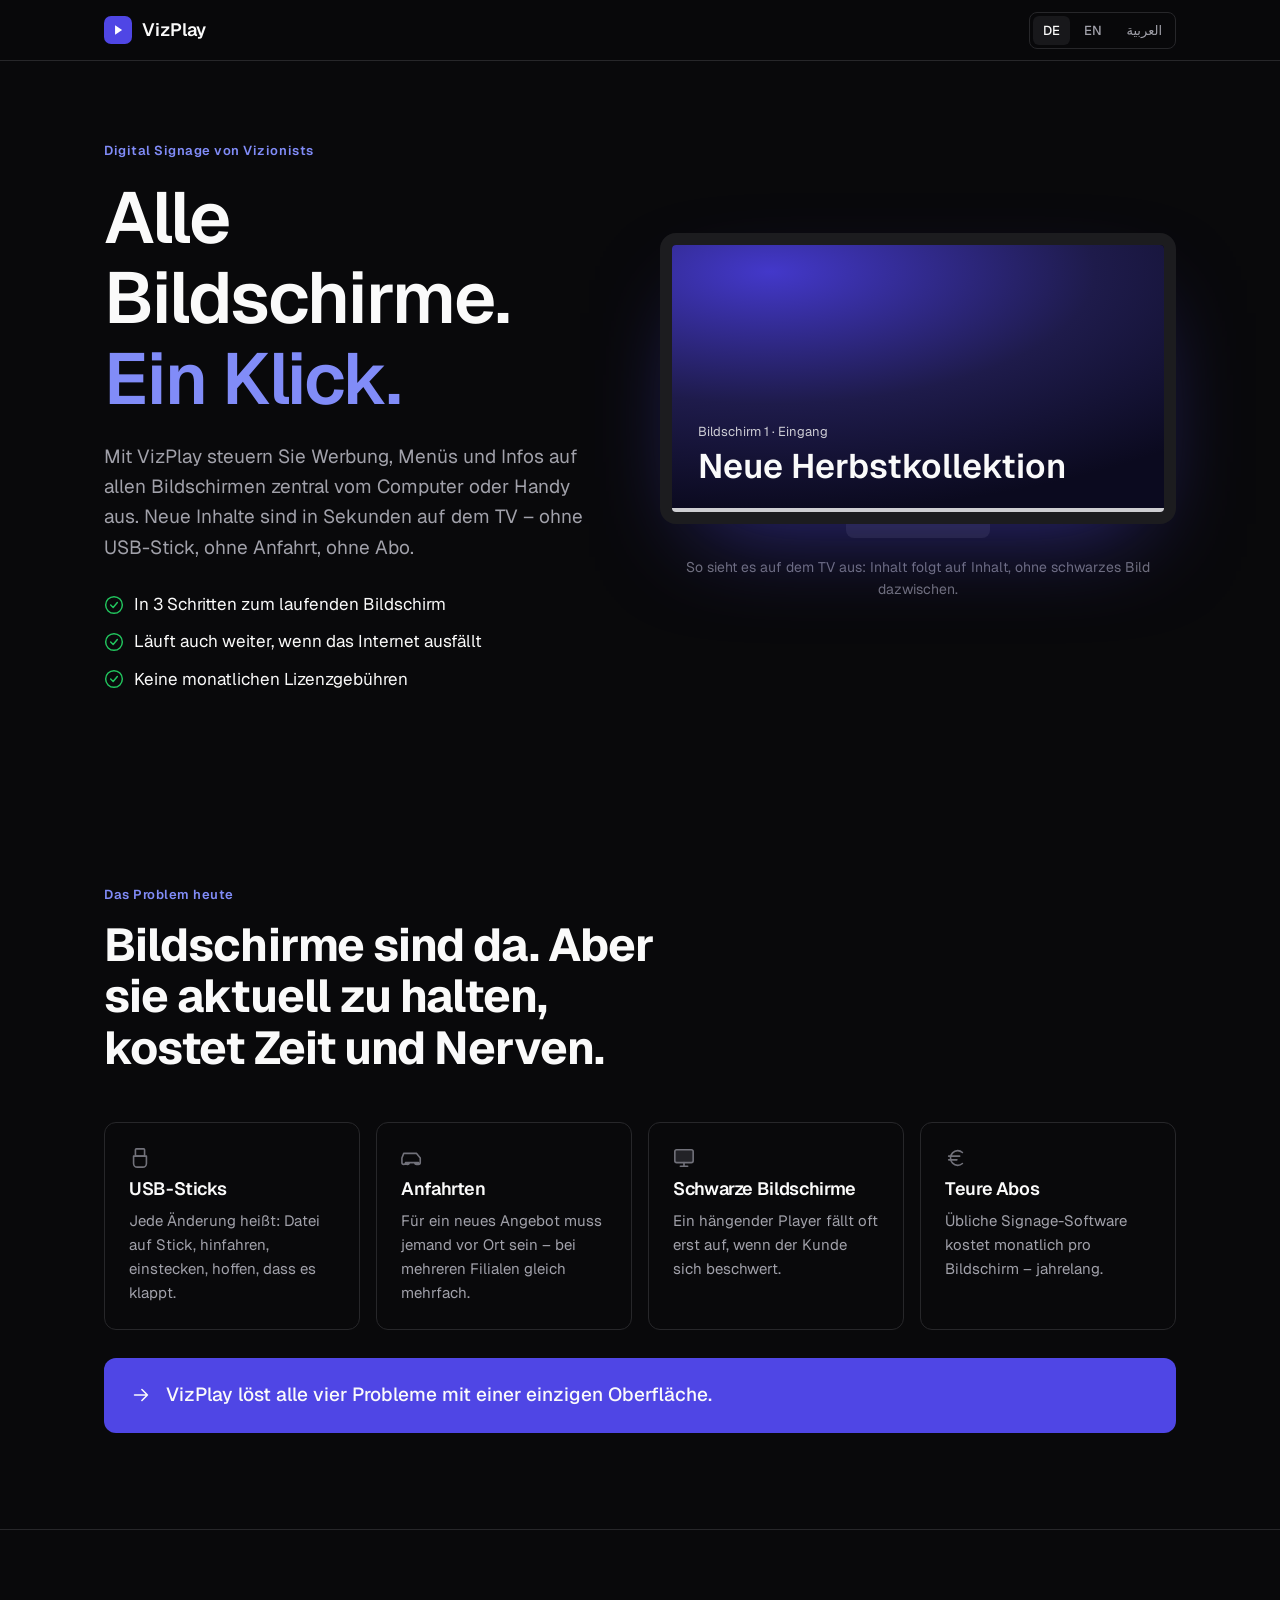
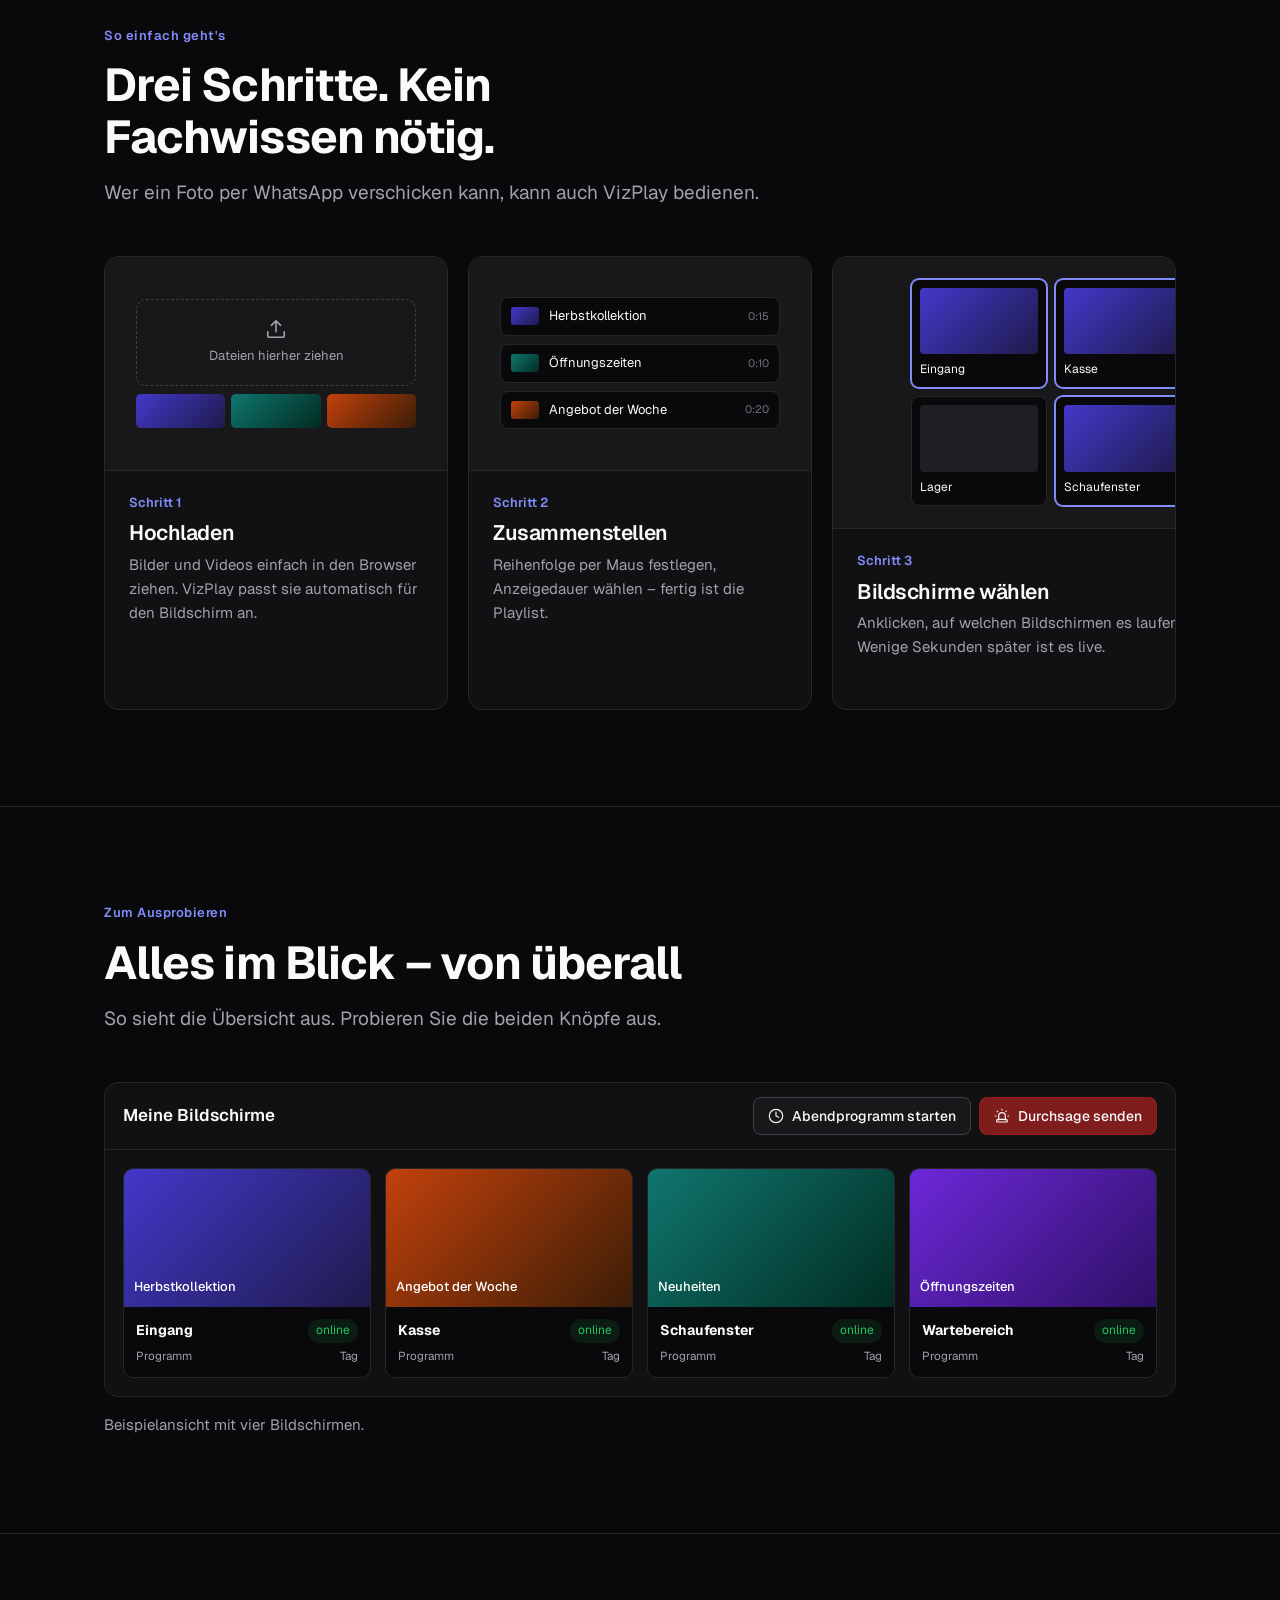
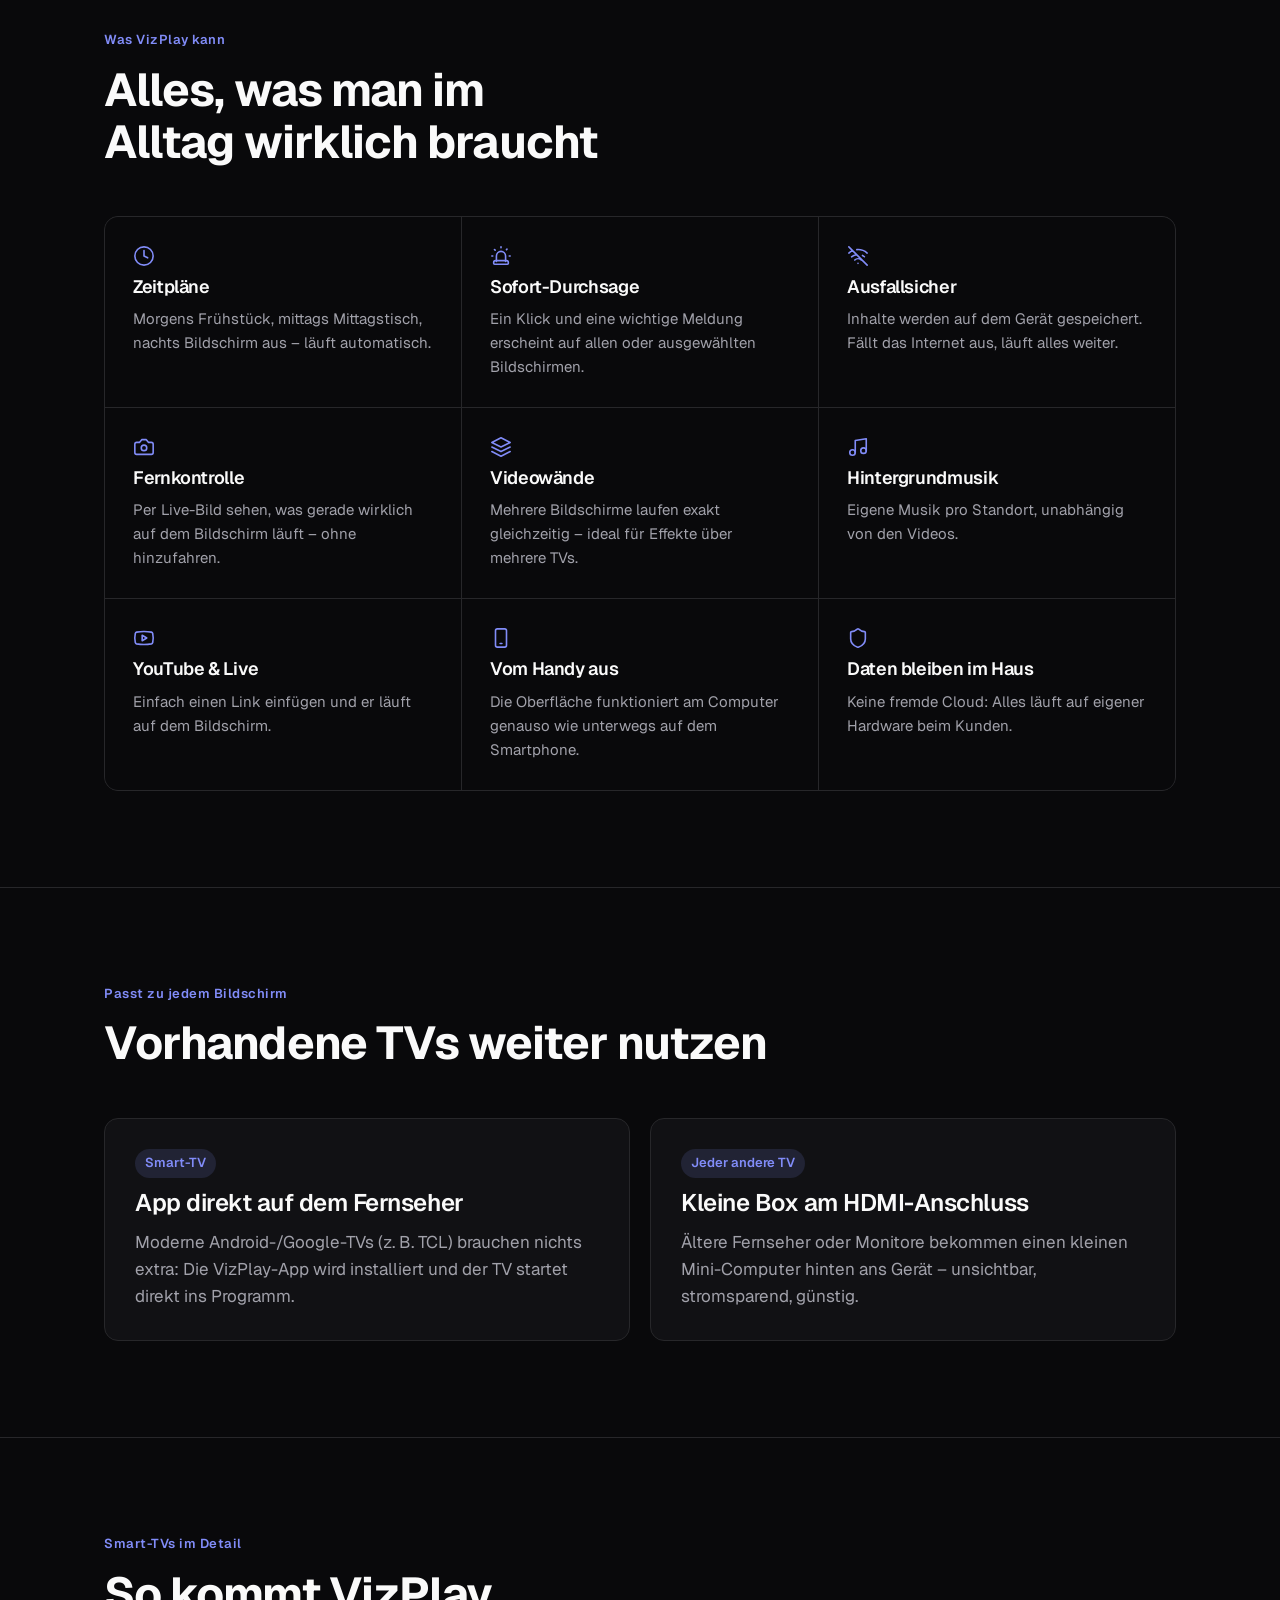
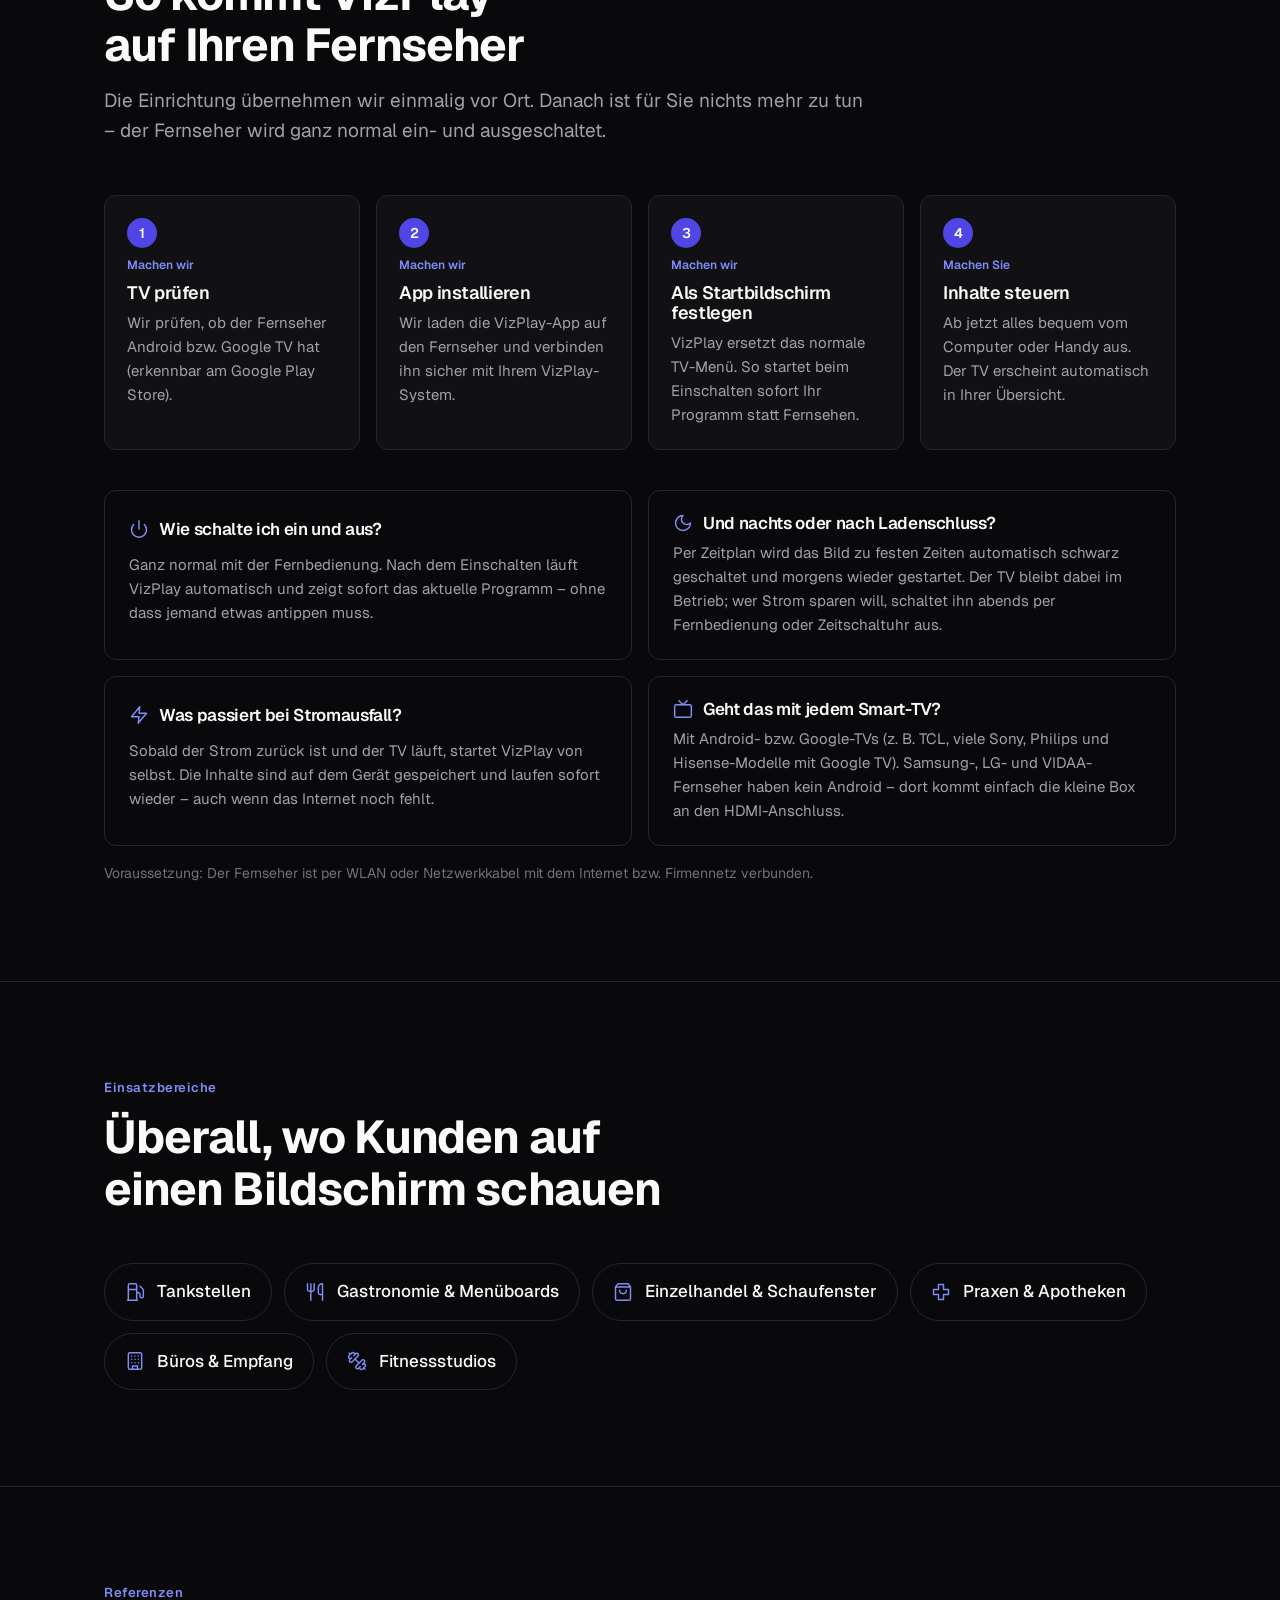
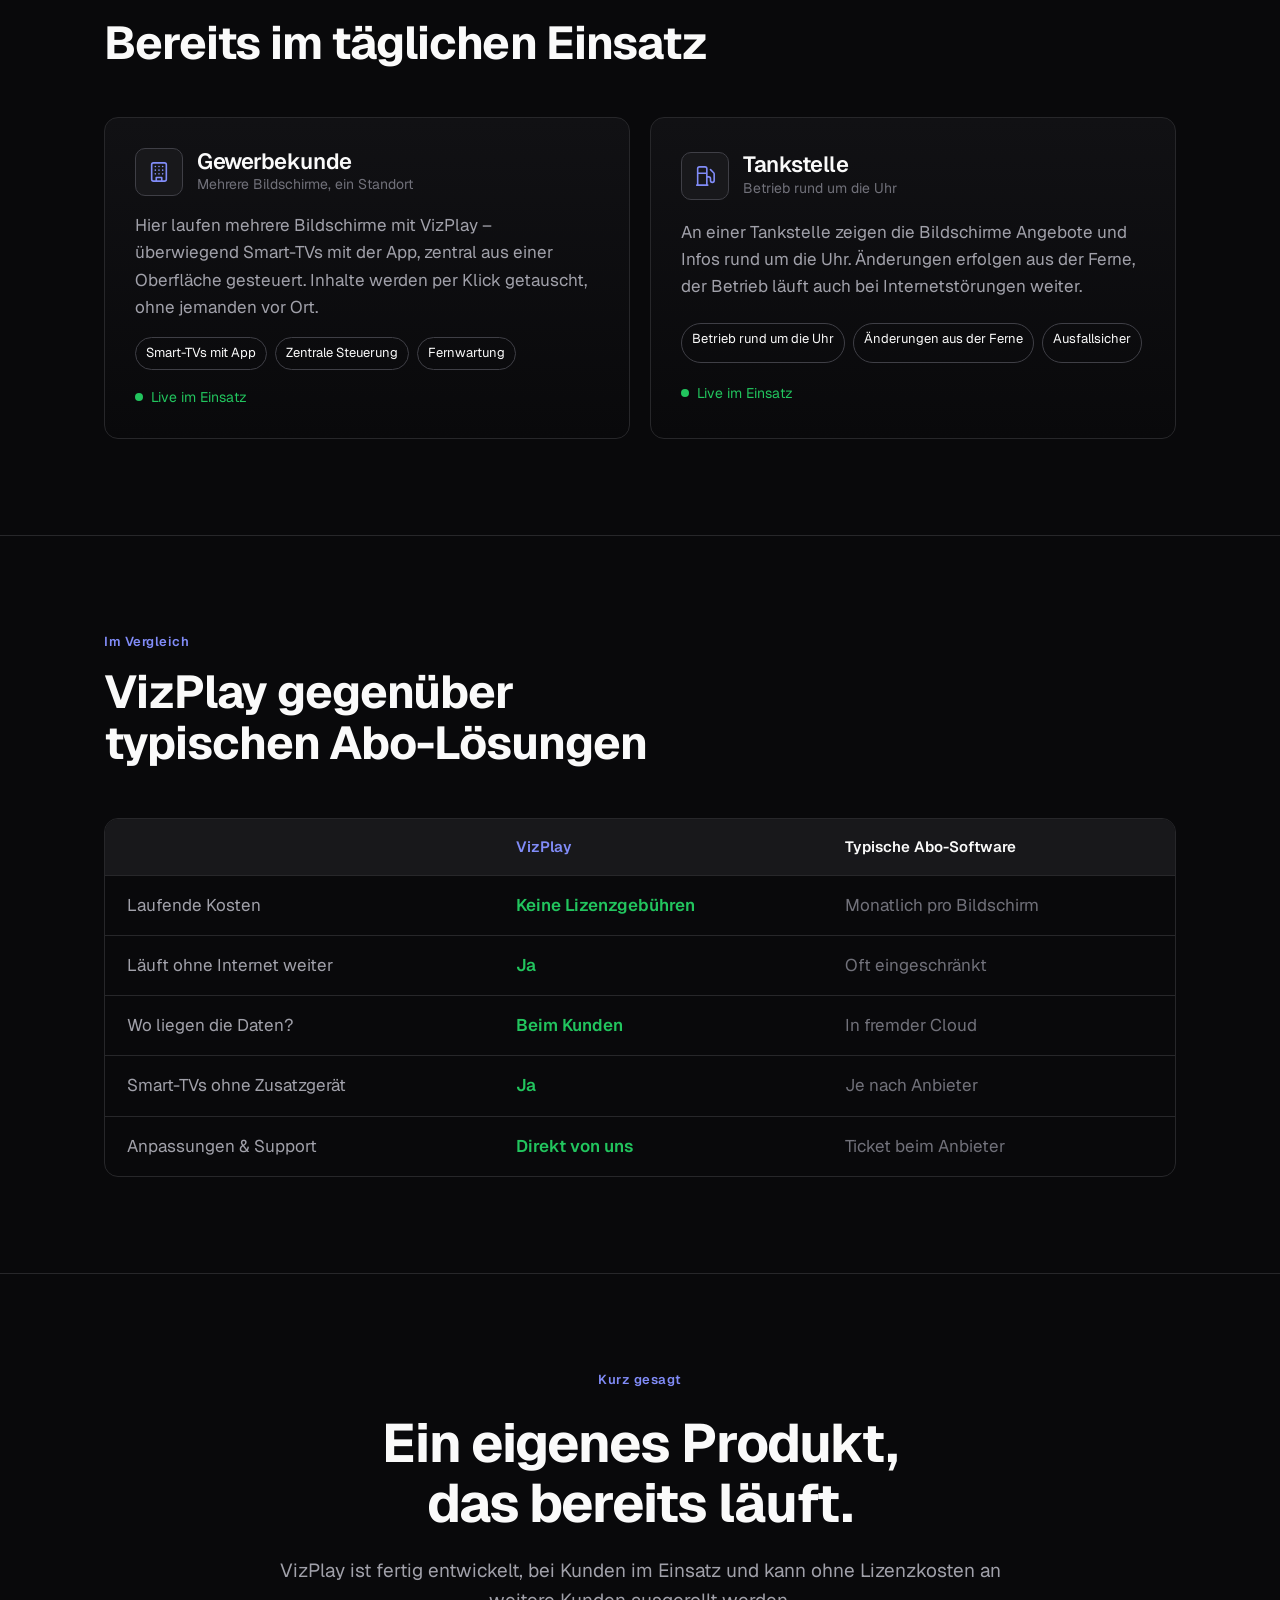
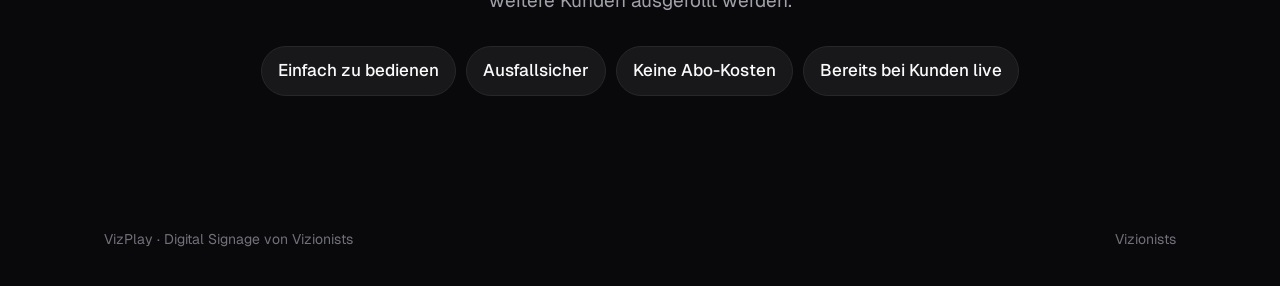
==== commit 4058f631: "Smart-TV-Abschnitt: Einrichtung, Ein-/Ausschalten, Stromausfall" ====
--- a/index.html
+++ b/index.html
@@ -142,6 +142,22 @@
 .card h3{font-size:24px;font-weight:600}
 .card p{color:var(--muted)}
 
+/* Smart-TV */
+.tvsteps{display:grid;grid-template-columns:repeat(4,1fr);gap:16px}
+@media (max-width:900px){.tvsteps{grid-template-columns:repeat(2,1fr)}}
+@media (max-width:560px){.tvsteps{grid-template-columns:1fr}}
+.tvstep{border:1px solid var(--line);border-radius:12px;padding:22px;background:var(--panel);display:grid;gap:8px;align-content:start}
+.tvstep .n{width:30px;height:30px;border-radius:50%;background:var(--accent-strong);display:grid;place-items:center;font-weight:600;font-size:14px}
+.tvstep h3{font-size:18px;font-weight:600}
+.tvstep p{color:var(--muted);font-size:15px}
+.who{font-size:12px;font-weight:600;color:var(--accent)}
+.faq{margin-top:40px;display:grid;grid-template-columns:1fr 1fr;gap:16px}
+@media (max-width:760px){.faq{grid-template-columns:1fr}}
+.qa{border:1px solid var(--line);border-radius:12px;padding:22px 24px;display:grid;gap:8px}
+.qa h3{font-size:17px;font-weight:600;display:flex;gap:10px;align-items:center}
+.qa h3 .i{color:var(--accent);width:20px;height:20px}
+.qa p{color:var(--muted);font-size:15px}
+.note{margin-top:16px;font-size:14px;color:var(--dim)}
 /* Use cases */
 .uses{display:flex;flex-wrap:wrap;gap:12px}
 .use{display:flex;align-items:center;gap:12px;padding:14px 20px;border:1px solid var(--line);border-radius:999px;font-weight:500}
@@ -206,6 +222,10 @@
   <symbol id="building" viewBox="0 0 24 24"><rect x="4" y="2" width="16" height="20" rx="2"/><path d="M9 22v-4h6v4M8 6h.01M16 6h.01M12 6h.01M12 10h.01M12 14h.01M16 10h.01M16 14h.01M8 10h.01M8 14h.01"/></symbol>
   <symbol id="dumbbell" viewBox="0 0 24 24"><path d="M14.4 14.4 9.6 9.6M18.7 21.5a2 2 0 1 1-2.8-2.8l-1.8 1.8a2 2 0 1 1-2.8-2.8l6.3-6.3a2 2 0 1 1 2.8 2.8l-1.8 1.8a2 2 0 1 1 2.8 2.8zM21.5 21.5l-1.4-1.4M3.9 3.9 2.5 2.5M6.4 12.8a2 2 0 1 1-2.8-2.8l1.8-1.8a2 2 0 1 1-2.8-2.8l2.8-2.8a2 2 0 1 1 2.8 2.8l1.8-1.8a2 2 0 1 1 2.8 2.8z"/></symbol>
   <symbol id="shield" viewBox="0 0 24 24"><path d="M20 13c0 5-3.5 7.5-7.7 9a1 1 0 0 1-.7 0C7.5 20.5 4 18 4 13V6a1 1 0 0 1 1-1c2 0 4.5-1.2 6.2-2.7a1.2 1.2 0 0 1 1.6 0C14.5 3.8 17 5 19 5a1 1 0 0 1 1 1z"/></symbol>
+  <symbol id="power" viewBox="0 0 24 24"><path d="M12 2v10M18.4 6.6a9 9 0 1 1-12.8 0"/></symbol>
+  <symbol id="moon" viewBox="0 0 24 24"><path d="M12 3a6 6 0 0 0 9 9 9 9 0 1 1-9-9z"/></symbol>
+  <symbol id="zap" viewBox="0 0 24 24"><path d="M13 2 3 14h9l-1 8 10-12h-9z"/></symbol>
+  <symbol id="tvq" viewBox="0 0 24 24"><rect x="2" y="7" width="20" height="15" rx="2"/><path d="m17 2-5 5-5-5"/></symbol>
   <symbol id="arrow" viewBox="0 0 24 24"><path d="M5 12h14M13 6l6 6-6 6"/></symbol>
 </svg>
 
@@ -355,6 +375,29 @@
 <section>
   <div class="wrap">
     <div class="head">
+      <div class="eyebrow" data-t="st_eyebrow"></div>
+      <h2 data-t="st_h2"></h2>
+      <p class="lead" data-t="st_lead"></p>
+    </div>
+    <div class="tvsteps">
+      <div class="tvstep"><span class="n">1</span><span class="who" data-t="who_us"></span><h3 data-t="st1h"></h3><p data-t="st1"></p></div>
+      <div class="tvstep"><span class="n">2</span><span class="who" data-t="who_us"></span><h3 data-t="st2h"></h3><p data-t="st2"></p></div>
+      <div class="tvstep"><span class="n">3</span><span class="who" data-t="who_us"></span><h3 data-t="st3h"></h3><p data-t="st3"></p></div>
+      <div class="tvstep"><span class="n">4</span><span class="who" data-t="who_you"></span><h3 data-t="st4h"></h3><p data-t="st4"></p></div>
+    </div>
+    <div class="faq">
+      <div class="qa"><h3><svg class="i"><use href="#power"/></svg><span data-t="q1"></span></h3><p data-t="a1"></p></div>
+      <div class="qa"><h3><svg class="i"><use href="#moon"/></svg><span data-t="q2"></span></h3><p data-t="a2"></p></div>
+      <div class="qa"><h3><svg class="i"><use href="#zap"/></svg><span data-t="q3"></span></h3><p data-t="a3"></p></div>
+      <div class="qa"><h3><svg class="i"><use href="#tvq"/></svg><span data-t="q4"></span></h3><p data-t="a4"></p></div>
+    </div>
+    <p class="note" data-t="st_note"></p>
+  </div>
+</section>
+
+<section>
+  <div class="wrap">
+    <div class="head">
       <div class="eyebrow" data-t="use_eyebrow"></div>
       <h2 data-t="use_h2"></h2>
     </div>
@@ -428,6 +471,19 @@
 const DEFAULT_LANG = "de";
 const I18N = {
 de: {
+  st_eyebrow: "Smart-TVs im Detail",
+  st_h2: "So kommt VizPlay auf Ihren Fernseher",
+  st_lead: "Die Einrichtung übernehmen wir einmalig vor Ort. Danach ist für Sie nichts mehr zu tun – der Fernseher wird ganz normal ein- und ausgeschaltet.",
+  who_us: "Machen wir", who_you: "Machen Sie",
+  st1h: "TV prüfen", st1: "Wir prüfen, ob der Fernseher Android bzw. Google TV hat (erkennbar am Google Play Store).",
+  st2h: "App installieren", st2: "Wir laden die VizPlay-App auf den Fernseher und verbinden ihn sicher mit Ihrem VizPlay-System.",
+  st3h: "Als Startbildschirm festlegen", st3: "VizPlay ersetzt das normale TV-Menü. So startet beim Einschalten sofort Ihr Programm statt Fernsehen.",
+  st4h: "Inhalte steuern", st4: "Ab jetzt alles bequem vom Computer oder Handy aus. Der TV erscheint automatisch in Ihrer Übersicht.",
+  q1: "Wie schalte ich ein und aus?", a1: "Ganz normal mit der Fernbedienung. Nach dem Einschalten läuft VizPlay automatisch und zeigt sofort das aktuelle Programm – ohne dass jemand etwas antippen muss.",
+  q2: "Und nachts oder nach Ladenschluss?", a2: "Per Zeitplan wird das Bild zu festen Zeiten automatisch schwarz geschaltet und morgens wieder gestartet. Der TV bleibt dabei im Betrieb; wer Strom sparen will, schaltet ihn abends per Fernbedienung oder Zeitschaltuhr aus.",
+  q3: "Was passiert bei Stromausfall?", a3: "Sobald der Strom zurück ist und der TV läuft, startet VizPlay von selbst. Die Inhalte sind auf dem Gerät gespeichert und laufen sofort wieder – auch wenn das Internet noch fehlt.",
+  q4: "Geht das mit jedem Smart-TV?", a4: "Mit Android- bzw. Google-TVs (z. B. TCL, viele Sony, Philips und Hisense-Modelle mit Google TV). Samsung-, LG- und VIDAA-Fernseher haben kein Android – dort kommt einfach die kleine Box an den HDMI-Anschluss.",
+  st_note: "Voraussetzung: Der Fernseher ist per WLAN oder Netzwerkkabel mit dem Internet bzw. Firmennetz verbunden.",
   hero_eyebrow: "Digital Signage von Vizionists",
   hero_h1: "Alle Bildschirme. <em>Ein Klick.</em>",
   hero_lead: "Mit VizPlay steuern Sie Werbung, Menüs und Infos auf allen Bildschirmen zentral vom Computer oder Handy aus. Neue Inhalte sind in Sekunden auf dem TV – ohne USB-Stick, ohne Anfahrt, ohne Abo.",
@@ -515,6 +571,19 @@
   footer: "VizPlay · Digital Signage von Vizionists"
 },
 en: {
+  st_eyebrow: "Smart TVs in detail",
+  st_h2: "How VizPlay gets onto your TV",
+  st_lead: "We handle the setup once, on site. After that there's nothing for you to do – the TV is switched on and off as usual.",
+  who_us: "We do this", who_you: "You do this",
+  st1h: "Check the TV", st1: "We check that the TV runs Android or Google TV (recognizable by the Google Play Store).",
+  st2h: "Install the app", st2: "We install the VizPlay app on the TV and connect it securely to your VizPlay system.",
+  st3h: "Set as home screen", st3: "VizPlay replaces the normal TV menu, so switching on starts your program right away instead of TV.",
+  st4h: "Manage content", st4: "From now on, everything from your computer or phone. The TV appears in your overview automatically.",
+  q1: "How do I switch it on and off?", a1: "As usual, with the remote. Once switched on, VizPlay starts automatically and shows the current program right away – nobody has to press anything.",
+  q2: "What about at night or after closing?", a2: "A schedule turns the picture black at set times and starts it again in the morning. The TV stays on; to save power, switch it off in the evening with the remote or a timer plug.",
+  q3: "What happens after a power cut?", a3: "As soon as power is back and the TV is on, VizPlay starts by itself. Content is stored on the device and plays immediately – even if the internet isn't back yet.",
+  q4: "Does it work with every smart TV?", a4: "With Android / Google TVs (e.g. TCL, many Sony, Philips and Hisense models with Google TV). Samsung, LG and VIDAA TVs don't run Android – they simply get the small box on the HDMI port.",
+  st_note: "Requirement: the TV is connected to the internet or company network via Wi-Fi or network cable.",
   hero_eyebrow: "Digital signage by Vizionists",
   hero_h1: "Every screen. <em>One click.</em>",
   hero_lead: "With VizPlay you manage ads, menus and information on every screen centrally, from a computer or phone. New content is on the TV within seconds – no USB stick, no site visit, no subscription.",
@@ -602,6 +671,19 @@
   footer: "VizPlay · Digital signage by Vizionists"
 },
 ar: {
+  st_eyebrow: "التلفاز الذكي بالتفصيل",
+  st_h2: "كيف يصل VizPlay إلى تلفازك",
+  st_lead: "نتولى الإعداد مرة واحدة في موقعك. بعد ذلك لا يلزمك فعل أي شيء – يُشغَّل التلفاز ويُطفأ كالمعتاد.",
+  who_us: "نقوم به نحن", who_you: "تقوم به أنت",
+  st1h: "فحص التلفاز", st1: "نتأكد من أن التلفاز يعمل بنظام Android أو Google TV (يُعرف بوجود متجر Google Play).",
+  st2h: "تثبيت التطبيق", st2: "نثبّت تطبيق VizPlay على التلفاز ونربطه بشكل آمن بنظام VizPlay الخاص بك.",
+  st3h: "تعيينه كشاشة رئيسية", st3: "يحلّ VizPlay محل قائمة التلفاز المعتادة، فيبدأ برنامجك فور التشغيل بدلًا من القنوات.",
+  st4h: "إدارة المحتوى", st4: "من الآن كل شيء من الحاسوب أو الهاتف. ويظهر التلفاز تلقائيًا في لوحة النظرة العامة.",
+  q1: "كيف أشغّله وأطفئه؟", a1: "كالمعتاد بجهاز التحكم عن بُعد. بعد التشغيل يبدأ VizPlay تلقائيًا ويعرض البرنامج الحالي فورًا – دون أن يضغط أحد على أي شيء.",
+  q2: "وماذا عن الليل أو بعد الإغلاق؟", a2: "يُطفئ الجدول الزمني الصورة (شاشة سوداء) في أوقات محددة ويعيد تشغيلها صباحًا. يبقى التلفاز قيد التشغيل؛ ولتوفير الكهرباء يمكن إطفاؤه مساءً بجهاز التحكم أو بمقبس مؤقت.",
+  q3: "ماذا يحدث عند انقطاع الكهرباء؟", a3: "بمجرد عودة الكهرباء وتشغيل التلفاز يبدأ VizPlay من تلقاء نفسه. المحتوى مخزَّن على الجهاز ويُعرض فورًا – حتى لو لم يعد الإنترنت بعد.",
+  q4: "هل يعمل مع كل تلفاز ذكي؟", a4: "مع أجهزة Android / Google TV (مثل TCL والعديد من طرازات Sony وPhilips وHisense بنظام Google TV). أجهزة Samsung وLG وVIDAA لا تعمل بنظام Android – ويُركَّب لها ببساطة الجهاز الصغير في منفذ HDMI.",
+  st_note: "الشرط: أن يكون التلفاز متصلًا بالإنترنت أو بشبكة الشركة عبر Wi-Fi أو كابل شبكة.",
   hero_eyebrow: "اللافتات الرقمية من Vizionists",
   hero_h1: "كل الشاشات. <em>بنقرة واحدة.</em>",
   hero_lead: "مع VizPlay تتحكم بالإعلانات وقوائم الطعام والمعلومات على جميع الشاشات مركزيًا من الحاسوب أو الهاتف. يظهر المحتوى الجديد على التلفاز خلال ثوانٍ – بدون فلاشة، وبدون تنقّل، وبدون اشتراك.",
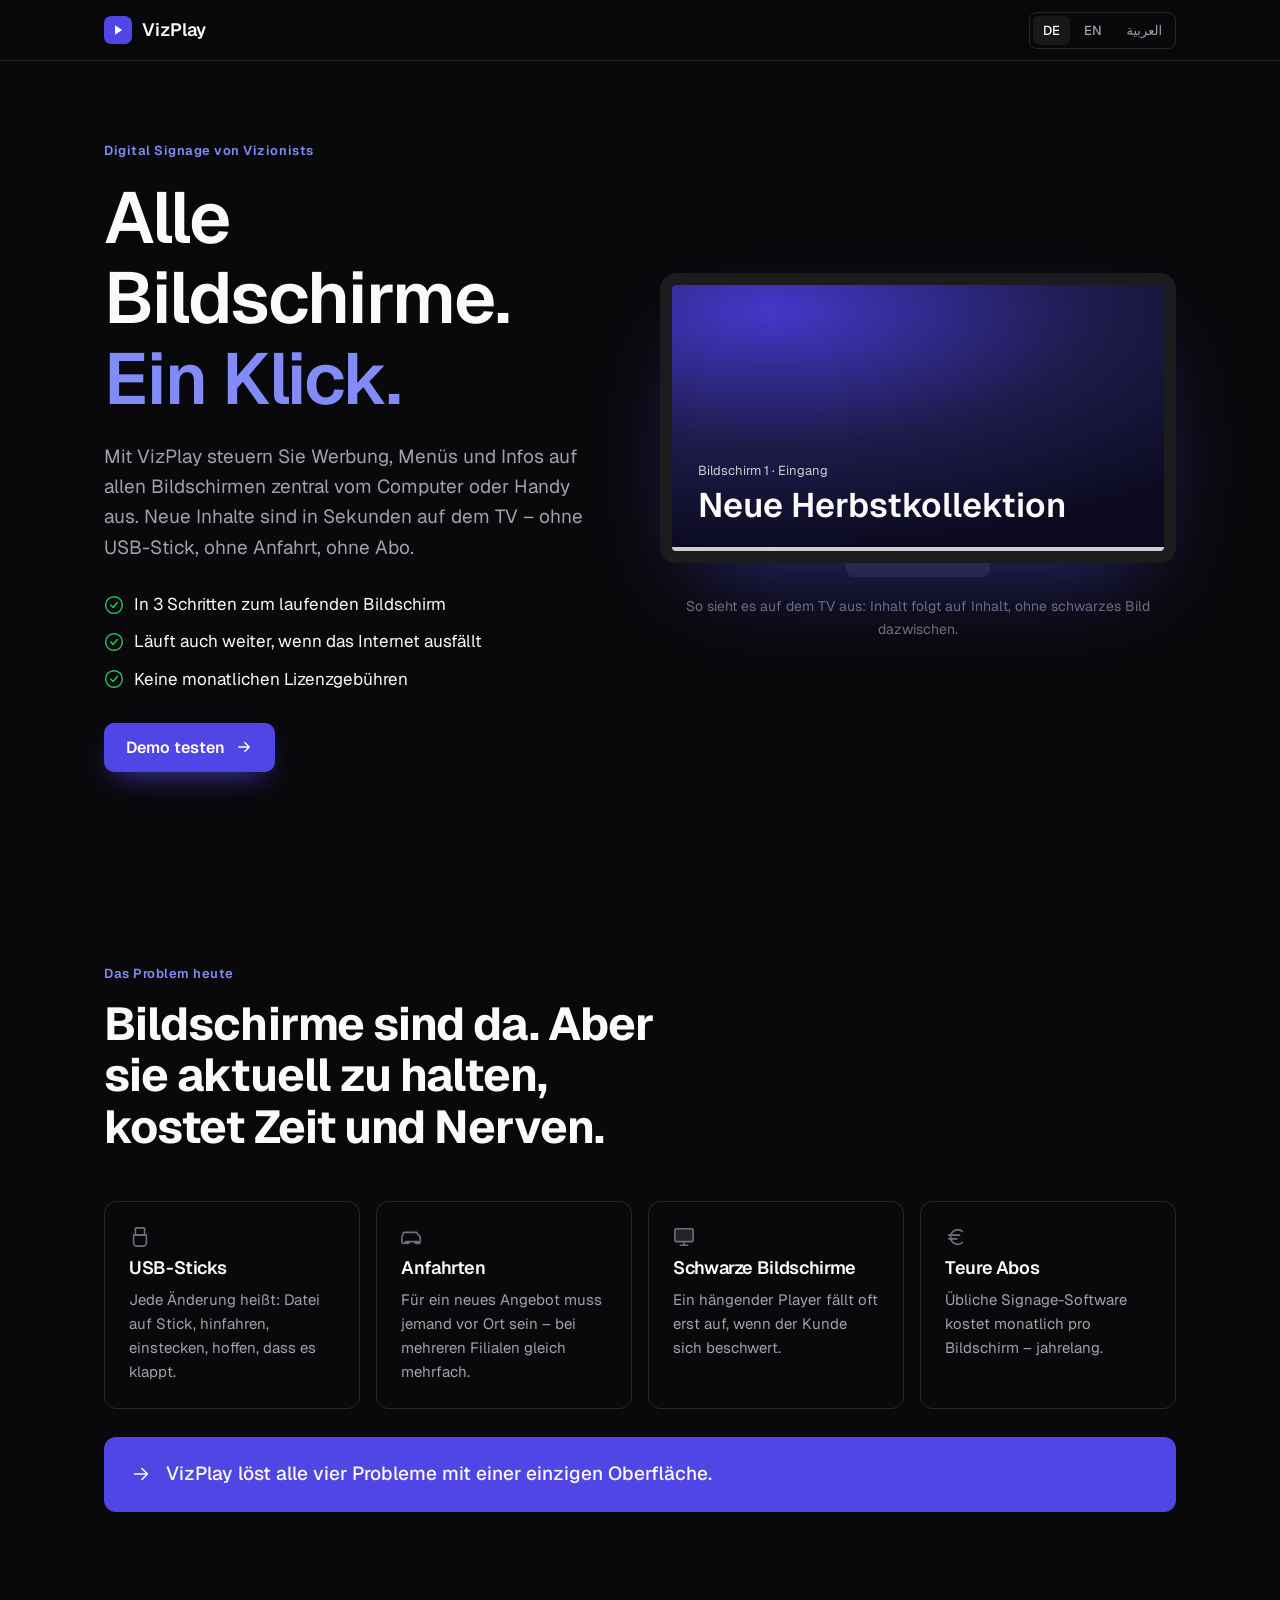
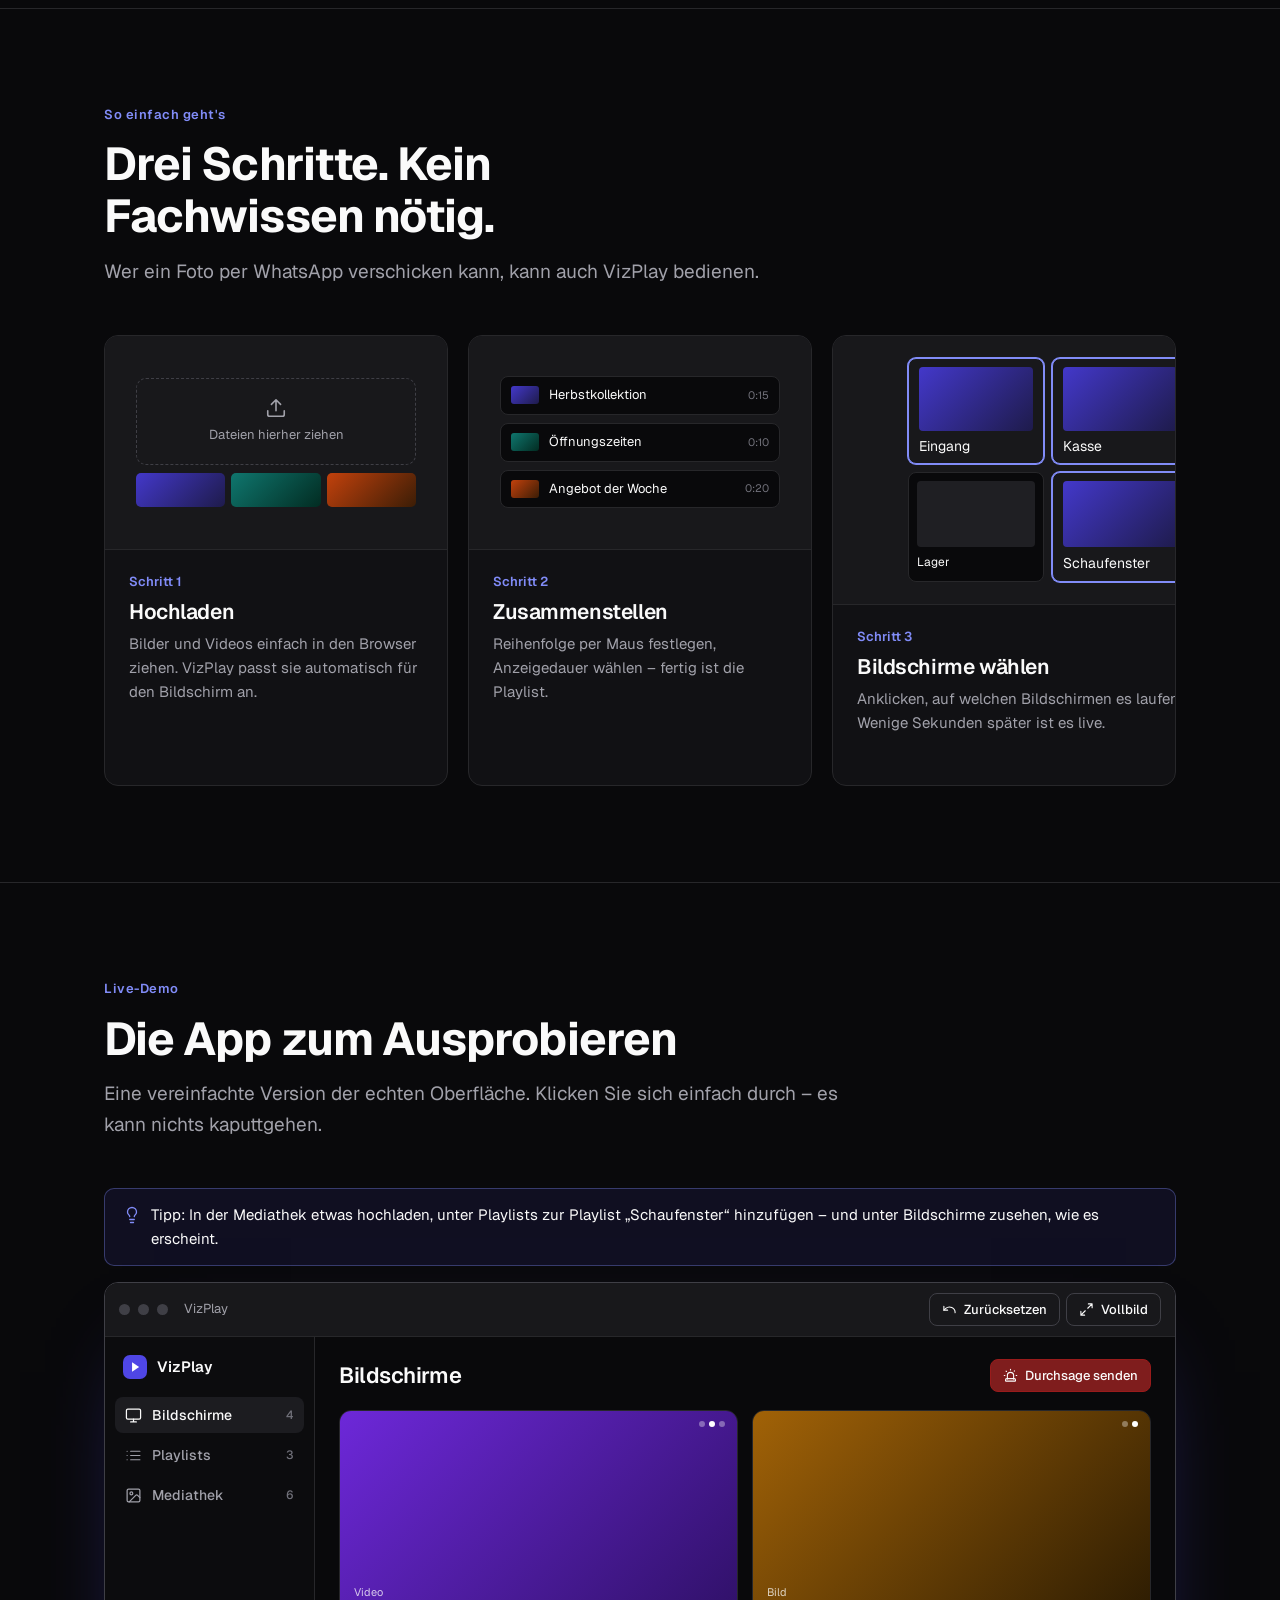
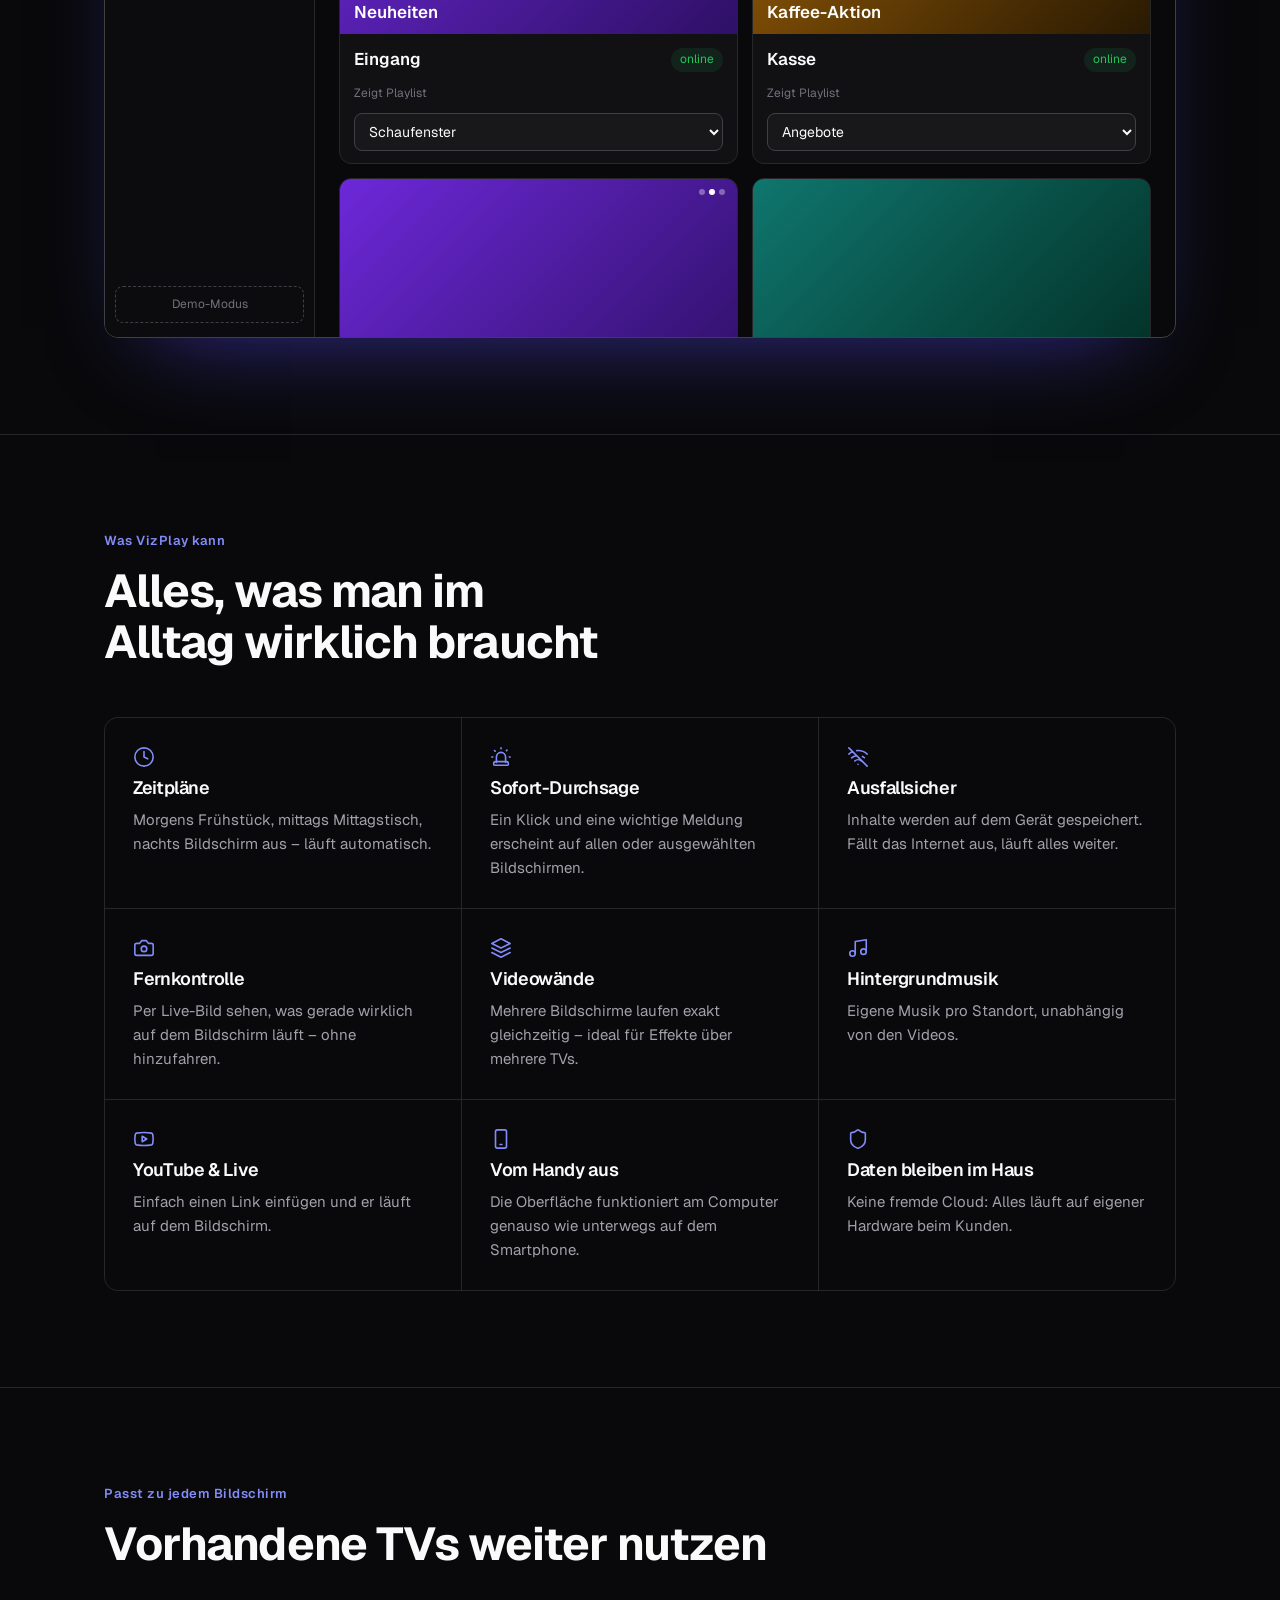
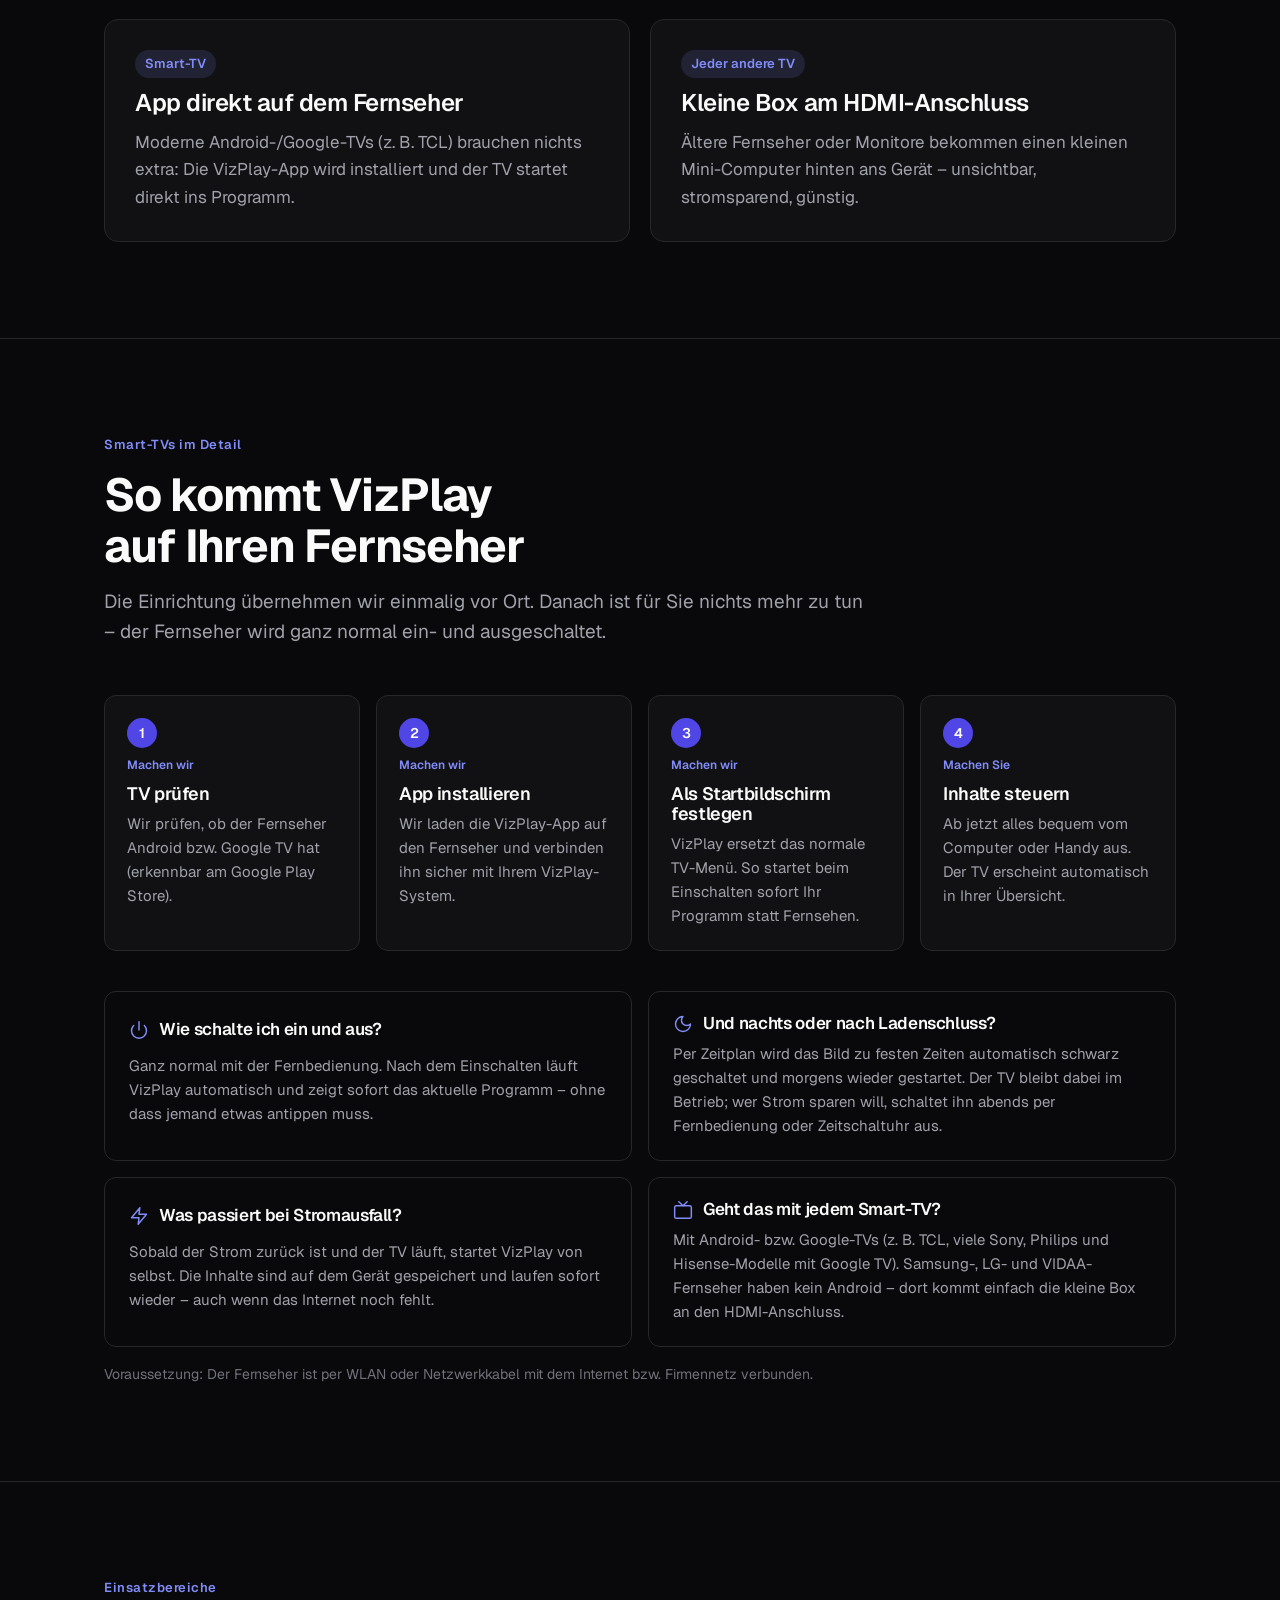
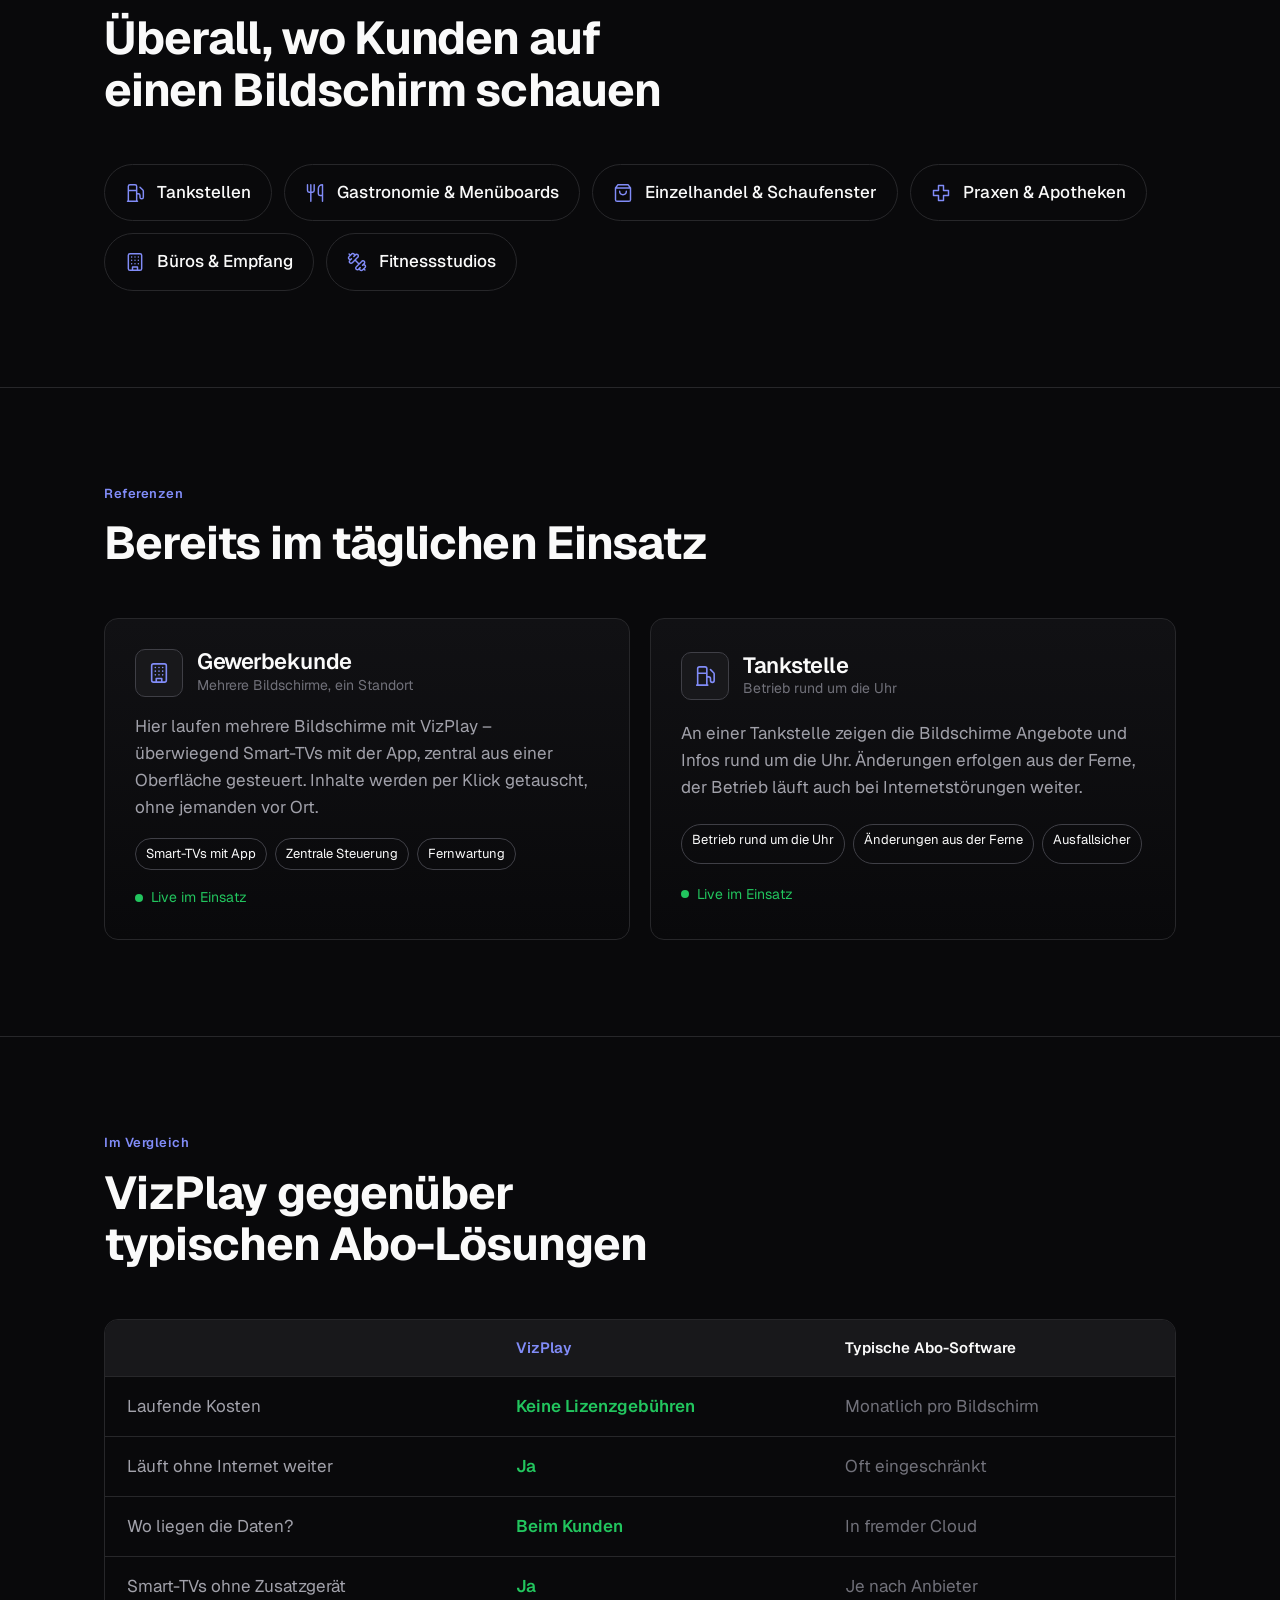
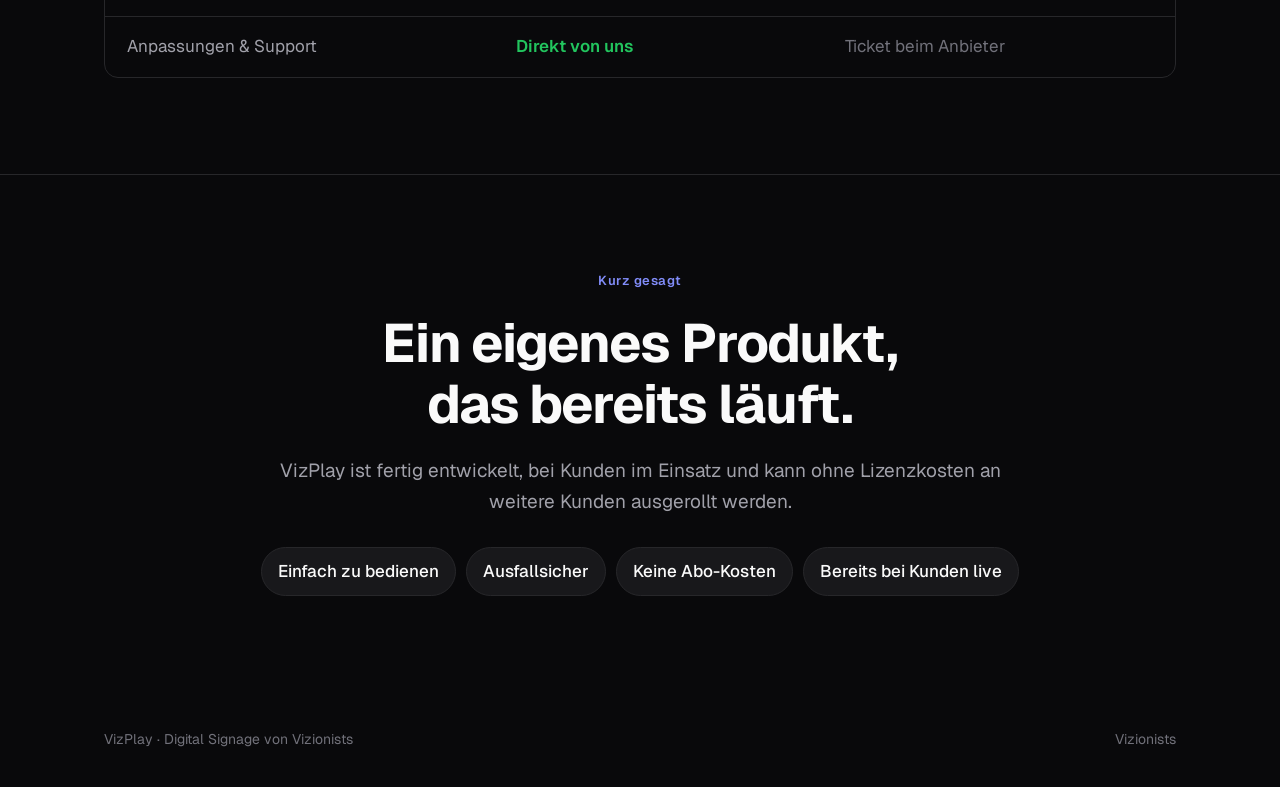
==== commit 2f3605ec: "Interaktive App-Demo und Demo-testen-Button" ====
--- a/index.html
+++ b/index.html
@@ -102,28 +102,99 @@
 .scr.sel{border-color:var(--accent);box-shadow:0 0 0 1px var(--accent)}
 .scr.sel i{background:linear-gradient(135deg,#4338ca,#1e1b4b)}
 
-/* Demo */
-.dash{border:1px solid var(--line);border-radius:14px;overflow:hidden;background:var(--panel)}
-.dash-top{display:flex;align-items:center;gap:12px;padding:14px 18px;border-bottom:1px solid var(--line);flex-wrap:wrap}
-.dash-top .t{font-weight:600}
-.dash-top .sp{margin-inline-start:auto;display:flex;gap:8px;flex-wrap:wrap}
-.btn{font:500 14px var(--sans);border-radius:8px;padding:9px 14px;border:1px solid var(--line2);background:var(--panel2);color:var(--fg);display:inline-flex;align-items:center;gap:8px;cursor:pointer}
+/* App-Demo */
+.cta{display:inline-flex;align-items:center;gap:10px;margin-top:30px;padding:14px 22px;border-radius:10px;background:var(--accent-strong);color:#fff;font:600 16px var(--sans);text-decoration:none;box-shadow:0 12px 30px -12px rgba(79,70,229,.9)}
+.cta:hover{background:#5b52f0}
+.cta:focus-visible{outline:2px solid #fff;outline-offset:3px}
+.cta .i{width:18px;height:18px}
+[dir="rtl"] .cta .i,[dir="rtl"] .answer .i{transform:scaleX(-1)}
+.tip{display:flex;gap:10px;align-items:flex-start;padding:14px 18px;border:1px solid rgba(129,140,248,.35);background:rgba(79,70,229,.1);border-radius:10px;margin-bottom:16px;font-size:15px}
+.tip .i{color:var(--accent);width:18px;height:18px;margin-top:3px}
+.app{border:1px solid var(--line2);border-radius:14px;overflow:hidden;background:var(--bg);box-shadow:0 40px 90px -50px rgba(79,70,229,.7)}
+.app:fullscreen{border-radius:0;display:flex;flex-direction:column}
+.app:fullscreen .app-body{flex:1;height:auto}
+.app-bar{display:flex;align-items:center;gap:8px;padding:10px 14px;background:var(--panel2);border-bottom:1px solid var(--line)}
+.app-bar i{width:11px;height:11px;border-radius:50%;background:#3f3f46}
+.app-bar .ttl{margin-inline-start:8px;font-size:13px;color:var(--muted)}
+.app-bar .sp{margin-inline-start:auto;display:flex;gap:6px}
+.btn{font:500 13px var(--sans);border-radius:8px;padding:7px 12px;border:1px solid var(--line2);background:var(--panel2);color:var(--fg);display:inline-flex;align-items:center;gap:7px;cursor:pointer;white-space:nowrap}
 .btn:hover{background:#222226}
-.btn .i{width:16px;height:16px}
+.btn:focus-visible,.navb:focus-visible,.sel:focus-visible,.ib:focus-visible{outline:2px solid var(--accent);outline-offset:2px}
+.btn .i{width:15px;height:15px}
+.btn.primary{background:var(--accent-strong);border-color:var(--accent-strong)}
+.btn.primary:hover{background:#5b52f0}
 .btn.danger{background:#7f1d1d;border-color:#991b1b}
 .btn.danger:hover{background:#991b1b}
-.grid{display:grid;grid-template-columns:repeat(4,1fr);gap:14px;padding:18px}
-@media (max-width:900px){.grid{grid-template-columns:repeat(2,1fr)}}
-@media (max-width:480px){.grid{grid-template-columns:1fr}}
-.dev{border:1px solid var(--line);border-radius:10px;background:var(--bg);overflow:hidden}
-.dev .pv{aspect-ratio:16/9;display:flex;align-items:flex-end;padding:10px;font-size:13px;font-weight:500;color:#fff;transition:background .3s}
-.dev .bd{padding:12px;display:grid;gap:4px;font-size:14px}
-.dev .bd div{display:flex;justify-content:space-between;gap:8px}
-.dev .bd small{color:var(--muted)}
-.pill{font-size:12px;padding:2px 8px;border-radius:999px}
+.app-body{display:grid;grid-template-columns:210px 1fr;height:600px}
+.side{border-inline-end:1px solid var(--line);background:#0c0c0e;padding:14px 10px;display:flex;flex-direction:column;gap:4px}
+.side .brand{padding:4px 8px 14px;font-size:15px}
+.side .logo{width:24px;height:24px}
+.navb{display:flex;align-items:center;gap:10px;width:100%;padding:9px 10px;border-radius:8px;border:0;background:none;color:var(--muted);font:500 14px var(--sans);cursor:pointer;text-align:start}
+.navb:hover{background:var(--panel2);color:var(--fg)}
+.navb[aria-current="page"]{background:#1c1c20;color:var(--fg)}
+.navb .i{width:17px;height:17px}
+.navb .cnt{margin-inline-start:auto;font-size:12px;color:var(--dim)}
+.side .badge{margin-top:auto;font-size:12px;color:var(--dim);padding:8px 10px;border:1px dashed var(--line2);border-radius:8px;text-align:center}
+.main{overflow:auto;padding:22px 24px;position:relative}
+.mh{display:flex;align-items:center;gap:12px;flex-wrap:wrap;margin-bottom:18px}
+.mh h3{font-size:22px;font-weight:600}
+.mh .sp{margin-inline-start:auto;display:flex;gap:8px;flex-wrap:wrap}
+@media (max-width:760px){
+  .app-body{grid-template-columns:1fr;height:auto}
+  .side{flex-direction:row;overflow-x:auto;border-inline-end:0;border-bottom:1px solid var(--line);padding:8px}
+  .side .brand,.side .badge{display:none}
+  .navb{width:auto}
+  .navb .cnt{display:none}
+  .main{min-height:520px;padding:16px}
+  .app-bar .ttl{display:none}
+}
+.dgrid{display:grid;grid-template-columns:repeat(2,1fr);gap:14px}
+@media (max-width:520px){.dgrid{grid-template-columns:1fr}}
+.dcard{border:1px solid var(--line);border-radius:12px;background:var(--panel);overflow:hidden}
+.pv{aspect-ratio:16/9;position:relative;display:flex;flex-direction:column;justify-content:flex-end;padding:12px 14px;color:#fff;overflow:hidden}
+.pv b{font-size:17px;font-weight:600;line-height:1.2}
+.pv small{font-size:11px;opacity:.75}
+.pv .dots{position:absolute;top:10px;inset-inline-end:12px;display:flex;gap:4px}
+.pv .dots i{width:6px;height:6px;border-radius:50%;background:rgba(255,255,255,.35)}
+.pv .dots i.on{background:#fff}
+.pv.off{background:#000;color:var(--dim);align-items:center;justify-content:center}
+.dbody{padding:12px 14px;display:grid;gap:10px}
+.dtop{display:flex;justify-content:space-between;align-items:center;gap:8px}
+.dtop b{font-weight:600}
+.pill{font-size:12px;padding:2px 9px;border-radius:999px;white-space:nowrap}
 .pill.on{color:var(--ok);background:rgba(34,197,94,.1)}
 .pill.tk{color:var(--warn);background:rgba(245,158,11,.12)}
-.hint{margin-top:16px;font-size:15px;color:var(--muted);min-height:1.6em}
+.sel{width:100%;font:14px var(--sans);color:var(--fg);background:var(--panel2);border:1px solid var(--line2);border-radius:8px;padding:8px 10px}
+.flab{font-size:12px;color:var(--dim)}
+.plwrap{display:grid;grid-template-columns:220px 1fr;gap:16px;align-items:start}
+@media (max-width:620px){.plwrap{grid-template-columns:1fr}}
+.pllist{display:grid;gap:6px}
+.plb{display:grid;gap:2px;text-align:start;padding:12px;border-radius:10px;border:1px solid var(--line);background:var(--panel);color:var(--fg);font:500 14px var(--sans);cursor:pointer}
+.plb small{color:var(--dim);font-weight:400}
+.plb[aria-pressed="true"]{border-color:var(--accent);box-shadow:0 0 0 1px var(--accent)}
+.plb:focus-visible{outline:2px solid var(--accent);outline-offset:2px}
+.pled{border:1px solid var(--line);border-radius:12px;background:var(--panel);padding:16px;display:grid;gap:12px}
+.pled h4{margin:0;font-size:18px}
+.runs{font-size:13px;color:var(--muted)}
+.item{display:flex;align-items:center;gap:10px;padding:8px;border:1px solid var(--line);border-radius:8px;background:var(--bg)}
+.item .th{width:54px;height:32px;border-radius:5px;flex:none}
+.item span{flex:1;font-size:14px;min-width:0;overflow:hidden;text-overflow:ellipsis;white-space:nowrap}
+.item small{color:var(--dim);font-size:12px}
+.ib{width:30px;height:30px;display:grid;place-items:center;border-radius:6px;border:1px solid var(--line2);background:var(--panel2);color:var(--fg);cursor:pointer;flex:none}
+.ib:hover{background:#26262b}
+.ib:disabled{opacity:.35;cursor:default}
+.ib .i{width:14px;height:14px}
+.empty{color:var(--dim);font-size:14px;padding:10px 0}
+.mgrid{display:grid;grid-template-columns:repeat(auto-fill,minmax(150px,1fr));gap:12px}
+.mt{border:1px solid var(--line);border-radius:10px;overflow:hidden;background:var(--panel)}
+.mt .th{aspect-ratio:16/9;display:flex;align-items:flex-end;padding:8px 10px;color:#fff;font-size:13px;font-weight:600}
+.mt .mb{padding:8px 10px;font-size:12px;color:var(--dim);display:flex;justify-content:space-between;gap:6px}
+.mt .bar{height:4px;background:var(--line);border-radius:2px;overflow:hidden;margin:0 10px 10px}
+.mt .bar i{display:block;height:100%;background:var(--accent);transition:width .2s linear}
+.toast{position:sticky;bottom:0;margin-top:18px;display:flex;justify-content:center;pointer-events:none}
+.toast span{background:#1c1c20;border:1px solid var(--line2);border-radius:10px;padding:10px 16px;font-size:14px;box-shadow:0 10px 30px -10px #000;opacity:0;transform:translateY(8px);transition:opacity .2s,transform .2s}
+.toast span.show{opacity:1;transform:none}
+@media (prefers-reduced-motion:reduce){.toast span,.mt .bar i{transition:none}}
 
 /* Benefits */
 .benefits{display:grid;grid-template-columns:repeat(3,1fr);gap:1px;background:var(--line);border:1px solid var(--line);border-radius:14px;overflow:hidden}
@@ -226,6 +297,16 @@
   <symbol id="moon" viewBox="0 0 24 24"><path d="M12 3a6 6 0 0 0 9 9 9 9 0 1 1-9-9z"/></symbol>
   <symbol id="zap" viewBox="0 0 24 24"><path d="M13 2 3 14h9l-1 8 10-12h-9z"/></symbol>
   <symbol id="tvq" viewBox="0 0 24 24"><rect x="2" y="7" width="20" height="15" rx="2"/><path d="m17 2-5 5-5-5"/></symbol>
+  <symbol id="monitor" viewBox="0 0 24 24"><rect x="2" y="3" width="20" height="14" rx="2"/><path d="M8 21h8M12 17v4"/></symbol>
+  <symbol id="list" viewBox="0 0 24 24"><path d="M8 6h13M8 12h13M8 18h13M3 6h.01M3 12h.01M3 18h.01"/></symbol>
+  <symbol id="image" viewBox="0 0 24 24"><rect x="3" y="3" width="18" height="18" rx="2"/><circle cx="9" cy="9" r="2"/><path d="m21 15-3.1-3.1a2 2 0 0 0-2.8 0L6 21"/></symbol>
+  <symbol id="bulb" viewBox="0 0 24 24"><path d="M15 14c.2-1 .7-1.7 1.5-2.5 1-.9 1.5-2.2 1.5-3.5A6 6 0 0 0 6 8c0 1 .2 2.2 1.5 3.5.7.7 1.3 1.5 1.5 2.5M9 18h6M10 22h4"/></symbol>
+  <symbol id="undo" viewBox="0 0 24 24"><path d="M3 7v6h6"/><path d="M21 17a9 9 0 0 0-15-6.7L3 13"/></symbol>
+  <symbol id="expand" viewBox="0 0 24 24"><path d="M15 3h6v6M9 21H3v-6M21 3l-7 7M3 21l7-7"/></symbol>
+  <symbol id="plus" viewBox="0 0 24 24"><path d="M12 5v14M5 12h14"/></symbol>
+  <symbol id="up" viewBox="0 0 24 24"><path d="m18 15-6-6-6 6"/></symbol>
+  <symbol id="down" viewBox="0 0 24 24"><path d="m6 9 6 6 6-6"/></symbol>
+  <symbol id="x" viewBox="0 0 24 24"><path d="M18 6 6 18M6 6l12 12"/></symbol>
   <symbol id="arrow" viewBox="0 0 24 24"><path d="M5 12h14M13 6l6 6-6 6"/></symbol>
 </svg>
 
@@ -251,6 +332,7 @@
         <li><svg class="i"><use href="#check"/></svg><span data-t="hero_c2"></span></li>
         <li><svg class="i"><use href="#check"/></svg><span data-t="hero_c3"></span></li>
       </ul>
+      <a class="cta" href="#demo"><span data-t="cta_demo"></span><svg class="i"><use href="#arrow"/></svg></a>
     </div>
     <div>
       <div class="tv" id="tv">
@@ -318,24 +400,32 @@
   </div>
 </section>
 
-<section>
+<section id="demo">
   <div class="wrap">
     <div class="head">
       <div class="eyebrow" data-t="demo_eyebrow"></div>
       <h2 data-t="demo_h2"></h2>
       <p class="lead" data-t="demo_lead"></p>
     </div>
-    <div class="dash">
-      <div class="dash-top">
-        <span class="t" data-t="demo_title"></span>
+    <div class="tip"><svg class="i"><use href="#bulb"/></svg><span data-t="tip"></span></div>
+    <div class="app" id="app">
+      <div class="app-bar"><i></i><i></i><i></i><span class="ttl">VizPlay</span>
         <div class="sp">
-          <button class="btn" id="btn-switch" type="button"><svg class="i"><use href="#clock"/></svg><span data-t="btn_switch"></span></button>
-          <button class="btn danger" id="btn-alarm" type="button"><svg class="i"><use href="#siren"/></svg><span id="alarm-label"></span></button>
+          <button class="btn" type="button" id="d-reset"><svg class="i"><use href="#undo"/></svg><span data-t="reset"></span></button>
+          <button class="btn" type="button" id="d-full"><svg class="i"><use href="#expand"/></svg><span data-t="fullscreen"></span></button>
         </div>
       </div>
-      <div class="grid" id="grid"></div>
-    </div>
-    <p class="hint" id="hint" aria-live="polite"></p>
+      <div class="app-body">
+        <div class="side">
+          <div class="brand"><div class="logo"><svg viewBox="0 0 24 24"><path d="m7 4 12 8-12 8z"/></svg></div>VizPlay</div>
+          <button class="navb" type="button" data-view="displays"><svg class="i"><use href="#monitor"/></svg><span data-t="nav_displays"></span><span class="cnt" id="c-displays"></span></button>
+          <button class="navb" type="button" data-view="playlists"><svg class="i"><use href="#list"/></svg><span data-t="nav_playlists"></span><span class="cnt" id="c-playlists"></span></button>
+          <button class="navb" type="button" data-view="media"><svg class="i"><use href="#image"/></svg><span data-t="nav_media"></span><span class="cnt" id="c-media"></span></button>
+          <div class="badge" data-t="demo_badge"></div>
+        </div>
+        <div class="main" id="main" aria-live="polite"></div>
+      </div>
+    </div>
   </div>
 </section>
 
@@ -471,6 +561,21 @@
 const DEFAULT_LANG = "de";
 const I18N = {
 de: {
+  cta_demo: "Demo testen",
+  demo_eyebrow: "Live-Demo", demo_h2: "Die App zum Ausprobieren",
+  demo_lead: "Eine vereinfachte Version der echten Oberfläche. Klicken Sie sich einfach durch – es kann nichts kaputtgehen.",
+  tip: "Tipp: In der Mediathek etwas hochladen, unter Playlists zur Playlist „Schaufenster“ hinzufügen – und unter Bildschirme zusehen, wie es erscheint.",
+  nav_displays: "Bildschirme", nav_playlists: "Playlists", nav_media: "Mediathek", demo_badge: "Demo-Modus", fullscreen: "Vollbild", reset: "Zurücksetzen",
+  lbl_playlist: "Zeigt Playlist", empty_pl: "Diese Playlist ist noch leer. Fügen Sie unten ein Medium hinzu.", no_content: "Kein Inhalt",
+  pl1: "Schaufenster", pl2: "Angebote", pl3: "Info & Service",
+  m1: "Herbstkollektion", m2: "Angebot der Woche", m3: "Öffnungszeiten", m4: "Neuheiten", m5: "Kaffee-Aktion", m6: "Willkommen",
+  up1: "Neues Angebot", up2: "Sommer-Sale", up3: "Event am Samstag", up4: "Neue Produkte",
+  new_pl: "Neue Playlist", add_item: "Medium hinzufügen …", runs_on: "Läuft auf:", runs_none: "Noch keinem Bildschirm zugewiesen", items: "Inhalte",
+  upload: "Hochladen", uploading: "Wird optimiert …", kind_video: "Video", kind_image: "Bild", screens: "Bildschirme",
+  up_btn: "Nach oben", down_btn: "Nach unten", remove: "Entfernen",
+  t_uploaded: "„{x}“ ist fertig und kann in eine Playlist.", t_added: "„{x}“ hinzugefügt – {n} Bildschirm(e) aktualisiert.",
+  t_assign: "{d} zeigt jetzt „{p}“.", t_alarm: "Durchsage läuft auf allen Bildschirmen.", t_alarm_end: "Normales Programm läuft wieder.",
+  t_removed: "Entfernt – Bildschirme aktualisiert.", t_order: "Reihenfolge geändert.", t_newpl: "Neue Playlist angelegt.", t_reset: "Demo zurückgesetzt.",
   st_eyebrow: "Smart-TVs im Detail",
   st_h2: "So kommt VizPlay auf Ihren Fernseher",
   st_lead: "Die Einrichtung übernehmen wir einmalig vor Ort. Danach ist für Sie nichts mehr zu tun – der Fernseher wird ganz normal ein- und ausgeschaltet.",
@@ -511,24 +616,11 @@
   s2n: "Schritt 2", s2h: "Zusammenstellen", s2: "Reihenfolge per Maus festlegen, Anzeigedauer wählen – fertig ist die Playlist.",
   m_sc1: "Eingang", m_sc2: "Kasse", m_sc3: "Lager", m_sc4: "Schaufenster",
   s3n: "Schritt 3", s3h: "Bildschirme wählen", s3: "Anklicken, auf welchen Bildschirmen es laufen soll. Wenige Sekunden später ist es live.",
-  demo_eyebrow: "Zum Ausprobieren",
-  demo_h2: "Alles im Blick – von überall",
-  demo_lead: "So sieht die Übersicht aus. Probieren Sie die beiden Knöpfe aus.",
-  demo_title: "Meine Bildschirme",
-  btn_switch: "Abendprogramm starten",
-  alarm_on: "Durchsage senden", alarm_off: "Durchsage beenden",
-  hint_start: "Beispielansicht mit vier Bildschirmen.",
-  hint_alarm: "Alle Bildschirme zeigen sofort die Durchsage. Beim Beenden läuft das normale Programm automatisch weiter.",
-  hint_alarm_end: "Durchsage beendet – jeder Bildschirm zeigt wieder sein Programm.",
-  hint_eve: "Abendprogramm aktiv. Das lässt sich auch automatisch per Zeitplan einstellen.",
-  hint_day: "Zurück zum Tagesprogramm.",
-  online: "online", alarm_pill: "Durchsage",
+            alarm_on: "Durchsage senden", alarm_off: "Durchsage beenden",
+            online: "online", alarm_pill: "Durchsage",
   alarm_text: "Wichtige Durchsage: Bitte Ausgang benutzen",
-  program: "Programm", day: "Tag", eve: "Abend",
-  d1: "Eingang", d2: "Kasse", d3: "Schaufenster", d4: "Wartebereich",
-  t1: "Herbstkollektion", t2: "Angebot der Woche", t3: "Neuheiten", t4: "Öffnungszeiten",
-  e1: "Heute bis 20 Uhr", e2: "Happy Hour 18–20 Uhr", e3: "Morgen: Neueröffnung", e4: "Danke für Ihren Besuch",
-  ben_eyebrow: "Was VizPlay kann",
+    d1: "Eingang", d2: "Kasse", d3: "Schaufenster", d4: "Wartebereich",
+      ben_eyebrow: "Was VizPlay kann",
   ben_h2: "Alles, was man im Alltag wirklich braucht",
   b1h: "Zeitpläne", b1: "Morgens Frühstück, mittags Mittagstisch, nachts Bildschirm aus – läuft automatisch.",
   b2h: "Sofort-Durchsage", b2: "Ein Klick und eine wichtige Meldung erscheint auf allen oder ausgewählten Bildschirmen.",
@@ -571,6 +663,21 @@
   footer: "VizPlay · Digital Signage von Vizionists"
 },
 en: {
+  cta_demo: "Try the demo",
+  demo_eyebrow: "Live demo", demo_h2: "Try the app yourself",
+  demo_lead: "A simplified version of the real interface. Just click around – nothing can break.",
+  tip: "Tip: upload something in the media library, add it to the “Shop window” playlist under Playlists – then watch it appear under Screens.",
+  nav_displays: "Screens", nav_playlists: "Playlists", nav_media: "Media library", demo_badge: "Demo mode", fullscreen: "Full screen", reset: "Reset",
+  lbl_playlist: "Shows playlist", empty_pl: "This playlist is still empty. Add a media item below.", no_content: "No content",
+  pl1: "Shop window", pl2: "Offers", pl3: "Info & service",
+  m1: "Autumn collection", m2: "Deal of the week", m3: "Opening hours", m4: "New arrivals", m5: "Coffee special", m6: "Welcome",
+  up1: "New offer", up2: "Summer sale", up3: "Saturday event", up4: "New products",
+  new_pl: "New playlist", add_item: "Add media …", runs_on: "Playing on:", runs_none: "Not assigned to a screen yet", items: "items",
+  upload: "Upload", uploading: "Optimizing …", kind_video: "Video", kind_image: "Image", screens: "screens",
+  up_btn: "Move up", down_btn: "Move down", remove: "Remove",
+  t_uploaded: "“{x}” is ready to add to a playlist.", t_added: "“{x}” added – {n} screen(s) updated.",
+  t_assign: "{d} now shows “{p}”.", t_alarm: "Announcement is running on all screens.", t_alarm_end: "Normal program is back.",
+  t_removed: "Removed – screens updated.", t_order: "Order changed.", t_newpl: "New playlist created.", t_reset: "Demo reset.",
   st_eyebrow: "Smart TVs in detail",
   st_h2: "How VizPlay gets onto your TV",
   st_lead: "We handle the setup once, on site. After that there's nothing for you to do – the TV is switched on and off as usual.",
@@ -611,24 +718,11 @@
   s2n: "Step 2", s2h: "Arrange", s2: "Set the order with the mouse, choose how long each shows – your playlist is ready.",
   m_sc1: "Entrance", m_sc2: "Checkout", m_sc3: "Stockroom", m_sc4: "Shop window",
   s3n: "Step 3", s3h: "Pick screens", s3: "Click which screens should show it. A few seconds later it's live.",
-  demo_eyebrow: "Try it",
-  demo_h2: "Everything at a glance – from anywhere",
-  demo_lead: "This is the overview. Try the two buttons.",
-  demo_title: "My screens",
-  btn_switch: "Start evening program",
-  alarm_on: "Send announcement", alarm_off: "End announcement",
-  hint_start: "Sample view with four screens.",
-  hint_alarm: "Every screen shows the announcement immediately. When it ends, the normal program resumes automatically.",
-  hint_alarm_end: "Announcement ended – every screen is back on its program.",
-  hint_eve: "Evening program active. This can also switch automatically on a schedule.",
-  hint_day: "Back to the daytime program.",
-  online: "online", alarm_pill: "Announcement",
+            alarm_on: "Send announcement", alarm_off: "End announcement",
+            online: "online", alarm_pill: "Announcement",
   alarm_text: "Important notice: please use the exit",
-  program: "Program", day: "Day", eve: "Evening",
-  d1: "Entrance", d2: "Checkout", d3: "Shop window", d4: "Waiting area",
-  t1: "Autumn collection", t2: "Deal of the week", t3: "New arrivals", t4: "Opening hours",
-  e1: "Open until 8 pm", e2: "Happy hour 6–8 pm", e3: "Tomorrow: grand opening", e4: "Thanks for visiting",
-  ben_eyebrow: "What VizPlay does",
+    d1: "Entrance", d2: "Checkout", d3: "Shop window", d4: "Waiting area",
+      ben_eyebrow: "What VizPlay does",
   ben_h2: "Everything you actually need day to day",
   b1h: "Schedules", b1: "Breakfast in the morning, lunch menu at noon, screen off at night – automatically.",
   b2h: "Instant announcements", b2: "One click and an important message appears on all or selected screens.",
@@ -671,6 +765,21 @@
   footer: "VizPlay · Digital signage by Vizionists"
 },
 ar: {
+  cta_demo: "جرّب العرض التجريبي",
+  demo_eyebrow: "عرض تجريبي مباشر", demo_h2: "جرّب التطبيق بنفسك",
+  demo_lead: "نسخة مبسطة من الواجهة الحقيقية. تنقّل واضغط كما تشاء – لا يمكن أن يتعطل شيء.",
+  tip: "نصيحة: ارفع ملفًا في مكتبة الوسائط، ثم أضفه إلى قائمة «الواجهة» في قوائم التشغيل – وشاهده يظهر في قسم الشاشات.",
+  nav_displays: "الشاشات", nav_playlists: "قوائم التشغيل", nav_media: "مكتبة الوسائط", demo_badge: "وضع تجريبي", fullscreen: "ملء الشاشة", reset: "إعادة الضبط",
+  lbl_playlist: "قائمة التشغيل المعروضة", empty_pl: "هذه القائمة فارغة. أضف وسيطًا من الأسفل.", no_content: "لا يوجد محتوى",
+  pl1: "الواجهة", pl2: "العروض", pl3: "معلومات وخدمات",
+  m1: "تشكيلة الخريف", m2: "عرض الأسبوع", m3: "ساعات العمل", m4: "وصل حديثًا", m5: "عرض القهوة", m6: "أهلًا وسهلًا",
+  up1: "عرض جديد", up2: "تخفيضات الصيف", up3: "فعالية يوم السبت", up4: "منتجات جديدة",
+  new_pl: "قائمة تشغيل جديدة", add_item: "إضافة وسيط …", runs_on: "تُعرض على:", runs_none: "لم تُخصَّص لأي شاشة بعد", items: "عناصر",
+  upload: "رفع", uploading: "جارٍ التحسين …", kind_video: "فيديو", kind_image: "صورة", screens: "شاشات",
+  up_btn: "إلى الأعلى", down_btn: "إلى الأسفل", remove: "إزالة",
+  t_uploaded: "«{x}» جاهز للإضافة إلى قائمة تشغيل.", t_added: "تمت إضافة «{x}» – تم تحديث {n} شاشة.",
+  t_assign: "{d} تعرض الآن «{p}».", t_alarm: "الإعلان يُعرض على جميع الشاشات.", t_alarm_end: "عاد البرنامج المعتاد.",
+  t_removed: "تمت الإزالة – تم تحديث الشاشات.", t_order: "تم تغيير الترتيب.", t_newpl: "تم إنشاء قائمة تشغيل جديدة.", t_reset: "تمت إعادة ضبط العرض التجريبي.",
   st_eyebrow: "التلفاز الذكي بالتفصيل",
   st_h2: "كيف يصل VizPlay إلى تلفازك",
   st_lead: "نتولى الإعداد مرة واحدة في موقعك. بعد ذلك لا يلزمك فعل أي شيء – يُشغَّل التلفاز ويُطفأ كالمعتاد.",
@@ -711,24 +820,11 @@
   s2n: "الخطوة 2", s2h: "الترتيب", s2: "حدّد الترتيب بالماوس واختر مدة العرض – وتصبح قائمة التشغيل جاهزة.",
   m_sc1: "المدخل", m_sc2: "الصندوق", m_sc3: "المستودع", m_sc4: "الواجهة",
   s3n: "الخطوة 3", s3h: "اختيار الشاشات", s3: "انقر على الشاشات التي تريد العرض عليها، وبعد ثوانٍ قليلة يبدأ العرض.",
-  demo_eyebrow: "جرّبه بنفسك",
-  demo_h2: "كل شيء أمامك – من أي مكان",
-  demo_lead: "هكذا تبدو شاشة النظرة العامة. جرّب الزرّين.",
-  demo_title: "شاشاتي",
-  btn_switch: "تشغيل البرنامج المسائي",
-  alarm_on: "إرسال إعلان", alarm_off: "إنهاء الإعلان",
-  hint_start: "عرض تجريبي لأربع شاشات.",
-  hint_alarm: "تعرض جميع الشاشات الإعلان فورًا، وعند إنهائه يعود البرنامج المعتاد تلقائيًا.",
-  hint_alarm_end: "انتهى الإعلان – عادت كل شاشة إلى برنامجها.",
-  hint_eve: "البرنامج المسائي مفعّل. ويمكن ضبط ذلك تلقائيًا حسب جدول زمني.",
-  hint_day: "العودة إلى البرنامج النهاري.",
-  online: "متصل", alarm_pill: "إعلان",
+            alarm_on: "إرسال إعلان", alarm_off: "إنهاء الإعلان",
+            online: "متصل", alarm_pill: "إعلان",
   alarm_text: "تنبيه مهم: يرجى استخدام المخرج",
-  program: "البرنامج", day: "نهاري", eve: "مسائي",
-  d1: "المدخل", d2: "الصندوق", d3: "الواجهة", d4: "منطقة الانتظار",
-  t1: "تشكيلة الخريف", t2: "عرض الأسبوع", t3: "وصل حديثًا", t4: "ساعات العمل",
-  e1: "مفتوح حتى 8 مساءً", e2: "ساعة سعيدة 6–8 مساءً", e3: "غدًا: افتتاح جديد", e4: "شكرًا لزيارتكم",
-  ben_eyebrow: "ماذا يقدّم VizPlay",
+    d1: "المدخل", d2: "الصندوق", d3: "الواجهة", d4: "منطقة الانتظار",
+      ben_eyebrow: "ماذا يقدّم VizPlay",
   ben_h2: "كل ما تحتاجه فعلًا في العمل اليومي",
   b1h: "الجداول الزمنية", b1: "فطور صباحًا، وقائمة الغداء ظهرًا، وإطفاء الشاشة ليلًا – كل ذلك تلقائيًا.",
   b2h: "إعلان فوري", b2: "بنقرة واحدة تظهر رسالة مهمة على جميع الشاشات أو على شاشات مختارة.",
@@ -773,26 +869,132 @@
 };
 
 (() => {
-  let lang = DEFAULT_LANG, alarm = false, evening = false, hintKey = "hint_start";
+  let lang = DEFAULT_LANG;
   try { const q = new URLSearchParams(location.search).get("lang"); if (I18N[q]) lang = q; } catch (e) {}
-  const t = k => I18N[lang][k] ?? I18N.de[k];
-  const grid = document.getElementById("grid"), hint = document.getElementById("hint");
-  const DEVS = [
-    { n: "d1", day: "t1", eve: "e1", bg: "linear-gradient(135deg,#4338ca,#1e1b4b)", ebg: "linear-gradient(135deg,#1e3a8a,#0b1026)" },
-    { n: "d2", day: "t2", eve: "e2", bg: "linear-gradient(135deg,#c2410c,#3b1d06)", ebg: "linear-gradient(135deg,#7c2d12,#1c0a03)" },
-    { n: "d3", day: "t3", eve: "e3", bg: "linear-gradient(135deg,#0f766e,#022c22)", ebg: "linear-gradient(135deg,#134e4a,#03120f)" },
-    { n: "d4", day: "t4", eve: "e4", bg: "linear-gradient(135deg,#6d28d9,#2e1065)", ebg: "linear-gradient(135deg,#3b0764,#12021f)" },
-  ];
+  const t = (k, v) => { let x = I18N[lang][k] ?? I18N.de[k] ?? k; if (v) for (const n in v) x = x.replace("{" + n + "}", v[n]); return x; };
+  const esc = x => String(x).replace(/[&<>"]/g, c => ({ "&": "&amp;", "<": "&lt;", ">": "&gt;", '"': "&quot;" }[c]));
+  const G = ["linear-gradient(135deg,#4338ca,#1e1b4b)", "linear-gradient(135deg,#c2410c,#3b1d06)", "linear-gradient(135deg,#0f766e,#022c22)",
+             "linear-gradient(135deg,#6d28d9,#2e1065)", "linear-gradient(135deg,#a16207,#291a02)", "linear-gradient(135deg,#be123c,#4c0519)",
+             "linear-gradient(135deg,#0369a1,#082f49)", "linear-gradient(135deg,#15803d,#052e16)"];
+
+  // --- Demo-Zustand ---
+  let S, view = "displays", openPl = "p1", tick = 0, upCount = 0;
+  const fresh = () => ({
+    media: [
+      { id: "m1", k: "m1", g: G[0], v: 1 }, { id: "m2", k: "m2", g: G[1], v: 0 }, { id: "m3", k: "m3", g: G[2], v: 0 },
+      { id: "m4", k: "m4", g: G[3], v: 1 }, { id: "m5", k: "m5", g: G[4], v: 0 }, { id: "m6", k: "m6", g: G[5], v: 0 },
+    ],
+    pls: [{ id: "p1", k: "pl1", items: ["m1", "m4", "m6"] }, { id: "p2", k: "pl2", items: ["m2", "m5"] }, { id: "p3", k: "pl3", items: ["m3"] }],
+    devs: [{ k: "d1", pl: "p1" }, { k: "d2", pl: "p2" }, { k: "d3", pl: "p1" }, { k: "d4", pl: "p3" }],
+    alarm: false,
+  });
+  S = fresh();
+  const media = id => S.media.find(m => m.id === id);
+  const pl = id => S.pls.find(p => p.id === id);
+  const plName = p => p.name ?? t(p.k);
+  const mName = m => m.name ?? t(m.k);
+  const main = document.getElementById("main"), app = document.getElementById("app");
+  let toastTimer;
+  const toast = msg => {
+    const el = main.querySelector(".toast span"); if (!el) return;
+    el.textContent = msg; el.classList.add("show");
+    clearTimeout(toastTimer); toastTimer = setTimeout(() => el.classList.remove("show"), 2600);
+  };
+  const icon = id => '<svg class="i"><use href="#' + id + '"/></svg>';
+
+  const vDisplays = () => {
+    const cards = S.devs.map((d, i) => {
+      const p = pl(d.pl), items = p.items.map(media).filter(Boolean);
+      let pv;
+      if (S.alarm) pv = '<div class="pv" style="background:linear-gradient(135deg,#b91c1c,#450a0a)"><b>' + esc(t("alarm_text")) + "</b></div>";
+      else if (!items.length) pv = '<div class="pv off">' + esc(t("no_content")) + "</div>";
+      else {
+        const idx = tick % items.length, m = items[idx];
+        const dots = items.length > 1 ? '<div class="dots">' + items.map((_, j) => '<i class="' + (j === idx ? "on" : "") + '"></i>').join("") + "</div>" : "";
+        pv = '<div class="pv" style="background:' + m.g + '">' + dots + "<small>" + esc(t(m.v ? "kind_video" : "kind_image")) + "</small><b>" + esc(mName(m)) + "</b></div>";
+      }
+      const opts = S.pls.map(x => '<option value="' + x.id + '"' + (x.id === d.pl ? " selected" : "") + ">" + esc(plName(x)) + "</option>").join("");
+      return '<div class="dcard">' + pv + '<div class="dbody"><div class="dtop"><b>' + esc(t(d.k)) + "</b>" +
+        (S.alarm ? '<span class="pill tk">' + esc(t("alarm_pill")) + "</span>" : '<span class="pill on">' + esc(t("online")) + "</span>") +
+        '</div><label class="flab" for="dsel' + i + '">' + esc(t("lbl_playlist")) + '</label><select class="sel" id="dsel' + i + '" data-dev="' + i + '">' + opts + "</select></div></div>";
+    }).join("");
+    return '<div class="mh"><h3>' + esc(t("nav_displays")) + '</h3><div class="sp"><button class="btn ' + (S.alarm ? "" : "danger") + '" type="button" data-act="alarm">' + icon("siren") + esc(t(S.alarm ? "alarm_off" : "alarm_on")) + "</button></div></div>" +
+      '<div class="dgrid">' + cards + "</div>";
+  };
+
+  const vPlaylists = () => {
+    if (!pl(openPl)) openPl = S.pls[0].id;
+    const list = S.pls.map(p => '<button class="plb" type="button" data-pl="' + p.id + '" aria-pressed="' + (p.id === openPl) + '">' + esc(plName(p)) + "<small>" + p.items.length + " " + esc(t("items")) + "</small></button>").join("");
+    const p = pl(openPl);
+    const on = S.devs.filter(d => d.pl === p.id).map(d => t(d.k));
+    const rows = p.items.map((id, i) => {
+      const m = media(id);
+      return '<div class="item"><div class="th" style="background:' + m.g + '"></div><span>' + esc(mName(m)) + "</span><small>" + esc(t(m.v ? "kind_video" : "kind_image")) + "</small>" +
+        '<button class="ib" type="button" data-mv="' + i + ':-1" aria-label="' + esc(t("up_btn")) + '"' + (i === 0 ? " disabled" : "") + ">" + icon("up") + "</button>" +
+        '<button class="ib" type="button" data-mv="' + i + ':1" aria-label="' + esc(t("down_btn")) + '"' + (i === p.items.length - 1 ? " disabled" : "") + ">" + icon("down") + "</button>" +
+        '<button class="ib" type="button" data-rm="' + i + '" aria-label="' + esc(t("remove")) + '">' + icon("x") + "</button></div>";
+    }).join("") || '<div class="empty">' + esc(t("empty_pl")) + "</div>";
+    const addOpts = '<option value="">' + esc(t("add_item")) + "</option>" + S.media.filter(m => !m.busy).map(m => '<option value="' + m.id + '">' + esc(mName(m)) + "</option>").join("");
+    return '<div class="mh"><h3>' + esc(t("nav_playlists")) + '</h3><div class="sp"><button class="btn primary" type="button" data-act="newpl">' + icon("plus") + esc(t("new_pl")) + "</button></div></div>" +
+      '<div class="plwrap"><div class="pllist">' + list + '</div><div class="pled"><h4>' + esc(plName(p)) + '</h4><div class="runs">' + esc(t("runs_on")) + " " + esc(on.length ? on.join(", ") : t("runs_none")) + "</div>" +
+      rows + '<label class="flab" for="addsel">' + esc(t("add_item")) + '</label><select class="sel" id="addsel">' + addOpts + "</select></div></div>";
+  };
+
+  const vMedia = () => {
+    const tiles = S.media.map(m => '<div class="mt"><div class="th" style="background:' + m.g + '">' + esc(mName(m)) + '</div><div class="mb"><span>' +
+      esc(m.busy ? t("uploading") : t(m.v ? "kind_video" : "kind_image")) + "</span></div>" + (m.busy ? '<div class="bar"><i style="width:' + m.busy + '%"></i></div>' : "") + "</div>").join("");
+    return '<div class="mh"><h3>' + esc(t("nav_media")) + '</h3><div class="sp"><button class="btn primary" type="button" data-act="upload">' + icon("upload") + esc(t("upload")) + "</button></div></div>" +
+      '<div class="mgrid">' + tiles + "</div>";
+  };
+
   const render = () => {
-    grid.innerHTML = DEVS.map(d => {
-      const bg = alarm ? "linear-gradient(135deg,#b91c1c,#450a0a)" : evening ? d.ebg : d.bg;
-      const txt = alarm ? t("alarm_text") : t(evening ? d.eve : d.day);
-      const pill = alarm ? '<span class="pill tk">' + t("alarm_pill") + "</span>" : '<span class="pill on">' + t("online") + "</span>";
-      return '<div class="dev"><div class="pv" style="background:' + bg + '">' + txt + '</div><div class="bd"><div><b>' + t(d.n) + "</b>" + pill + "</div><div><small>" + t("program") + "</small><small>" + t(evening ? "eve" : "day") + "</small></div></div></div>";
-    }).join("");
-    document.getElementById("alarm-label").textContent = t(alarm ? "alarm_off" : "alarm_on");
-    hint.textContent = t(hintKey);
+    const active = document.activeElement && main.contains(document.activeElement) ? document.activeElement.id : null;
+    main.innerHTML = ({ displays: vDisplays, playlists: vPlaylists, media: vMedia })[view]() + '<div class="toast"><span></span></div>';
+    if (active) document.getElementById(active)?.focus();
+    document.querySelectorAll(".navb").forEach(b => b.setAttribute("aria-current", b.dataset.view === view ? "page" : "false"));
+    document.getElementById("c-displays").textContent = S.devs.length;
+    document.getElementById("c-playlists").textContent = S.pls.length;
+    document.getElementById("c-media").textContent = S.media.length;
   };
+  const screensFor = plId => S.devs.filter(d => d.pl === plId).length;
+
+  document.querySelectorAll(".navb").forEach(b => b.addEventListener("click", () => { view = b.dataset.view; render(); }));
+  main.addEventListener("click", e => {
+    const el = e.target.closest("button"); if (!el || el.disabled) return;
+    const p = pl(openPl);
+    if (el.dataset.act === "alarm") { S.alarm = !S.alarm; render(); toast(t(S.alarm ? "t_alarm" : "t_alarm_end")); }
+    else if (el.dataset.act === "newpl") {
+      const id = "p" + Date.now(); S.pls.push({ id, name: t("new_pl") + " " + (S.pls.length + 1), items: [] }); openPl = id; render(); toast(t("t_newpl"));
+    }
+    else if (el.dataset.pl) { openPl = el.dataset.pl; render(); }
+    else if (el.dataset.mv) {
+      const [i, dir] = el.dataset.mv.split(":").map(Number), j = i + dir;
+      [p.items[i], p.items[j]] = [p.items[j], p.items[i]]; render(); toast(t("t_order"));
+    }
+    else if (el.dataset.rm) { p.items.splice(Number(el.dataset.rm), 1); render(); toast(t("t_removed")); }
+    else if (el.dataset.act === "upload") {
+      const k = "up" + ((upCount % 4) + 1), m = { id: "u" + Date.now(), k, g: G[(6 + upCount) % G.length], v: upCount % 2, busy: 1 };
+      upCount++; S.media.unshift(m); render();
+      const step = () => {
+        m.busy = Math.min(100, m.busy + 12);
+        if (m.busy >= 100) { delete m.busy; if (view === "media") render(); toast(t("t_uploaded", { x: mName(m) })); }
+        else { if (view === "media") { const bar = main.querySelector(".mt .bar i"); if (bar) bar.style.width = m.busy + "%"; } setTimeout(step, 180); }
+      };
+      setTimeout(step, 180);
+    }
+  });
+  main.addEventListener("change", e => {
+    const el = e.target;
+    if (el.dataset.dev) { const d = S.devs[Number(el.dataset.dev)]; d.pl = el.value; render(); toast(t("t_assign", { d: t(d.k), p: plName(pl(d.pl)) })); }
+    else if (el.id === "addsel" && el.value) { const p = pl(openPl), m = media(el.value); p.items.push(m.id); render(); toast(t("t_added", { x: mName(m), n: screensFor(p.id) })); }
+  });
+  document.getElementById("d-reset").addEventListener("click", () => { S = fresh(); view = "displays"; openPl = "p1"; upCount = 0; render(); toast(t("t_reset")); });
+  document.getElementById("d-full").addEventListener("click", () => {
+    try { document.fullscreenElement ? document.exitFullscreen() : app.requestFullscreen(); } catch (e) {}
+  });
+  // Vorschau wechselt wie am echten TV
+  setInterval(() => { tick++; if (view === "displays" && !main.contains(document.activeElement)) render(); }, 3000);
+
   const apply = () => {
     const root = document.documentElement;
     root.lang = lang; root.dir = lang === "ar" ? "rtl" : "ltr";
@@ -801,11 +1003,9 @@
     render();
   };
   document.querySelectorAll(".langs button").forEach(b => b.addEventListener("click", () => { lang = b.dataset.lang; apply(); }));
-  document.getElementById("btn-alarm").addEventListener("click", () => { alarm = !alarm; hintKey = alarm ? "hint_alarm" : "hint_alarm_end"; render(); });
-  document.getElementById("btn-switch").addEventListener("click", () => { evening = !evening; hintKey = evening ? "hint_eve" : "hint_day"; render(); });
   apply();
 
-  // TV-Demo: hartes Umschalten, nie schwarz
+  // TV-Demo im Hero: hartes Umschalten, nie schwarz
   const slides = [...document.querySelectorAll("#tv .slide")], prog = document.getElementById("prog");
   const reduce = matchMedia("(prefers-reduced-motion: reduce)").matches, dur = 3500;
   let cur = 0;
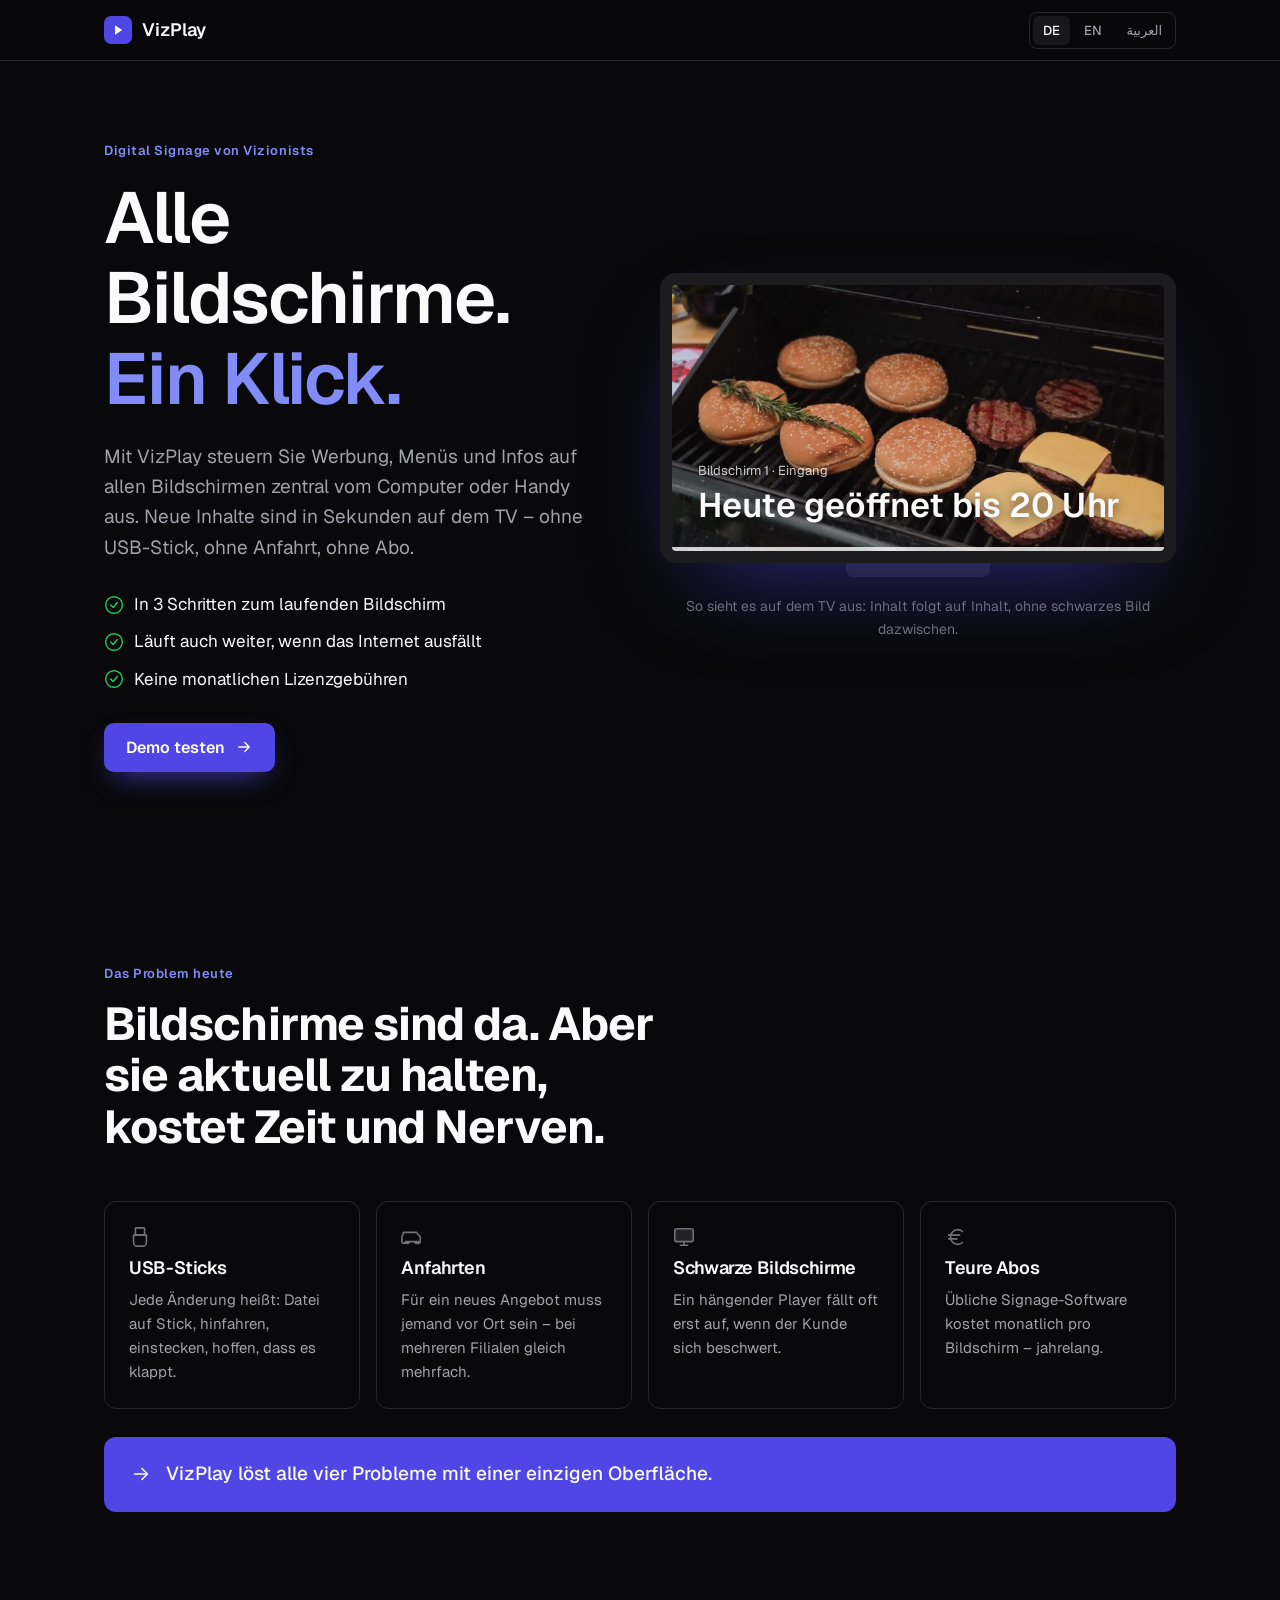
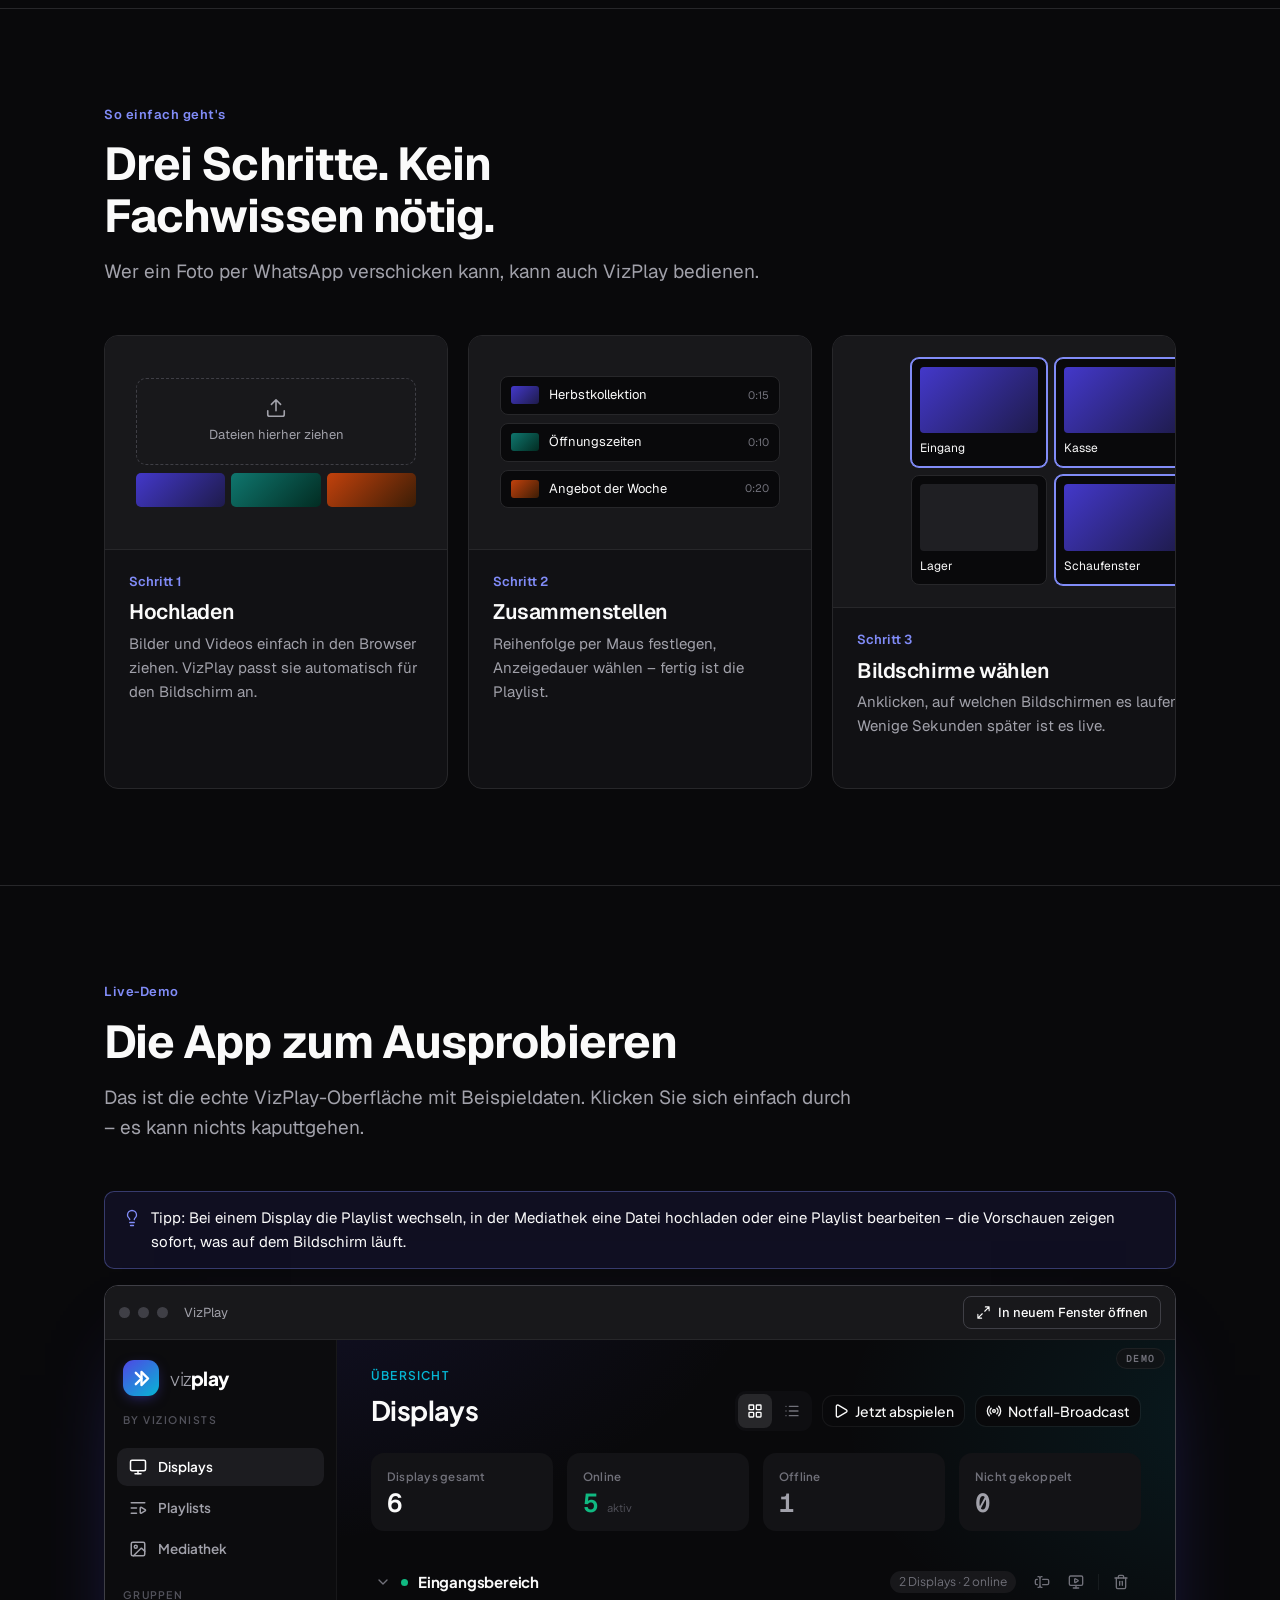
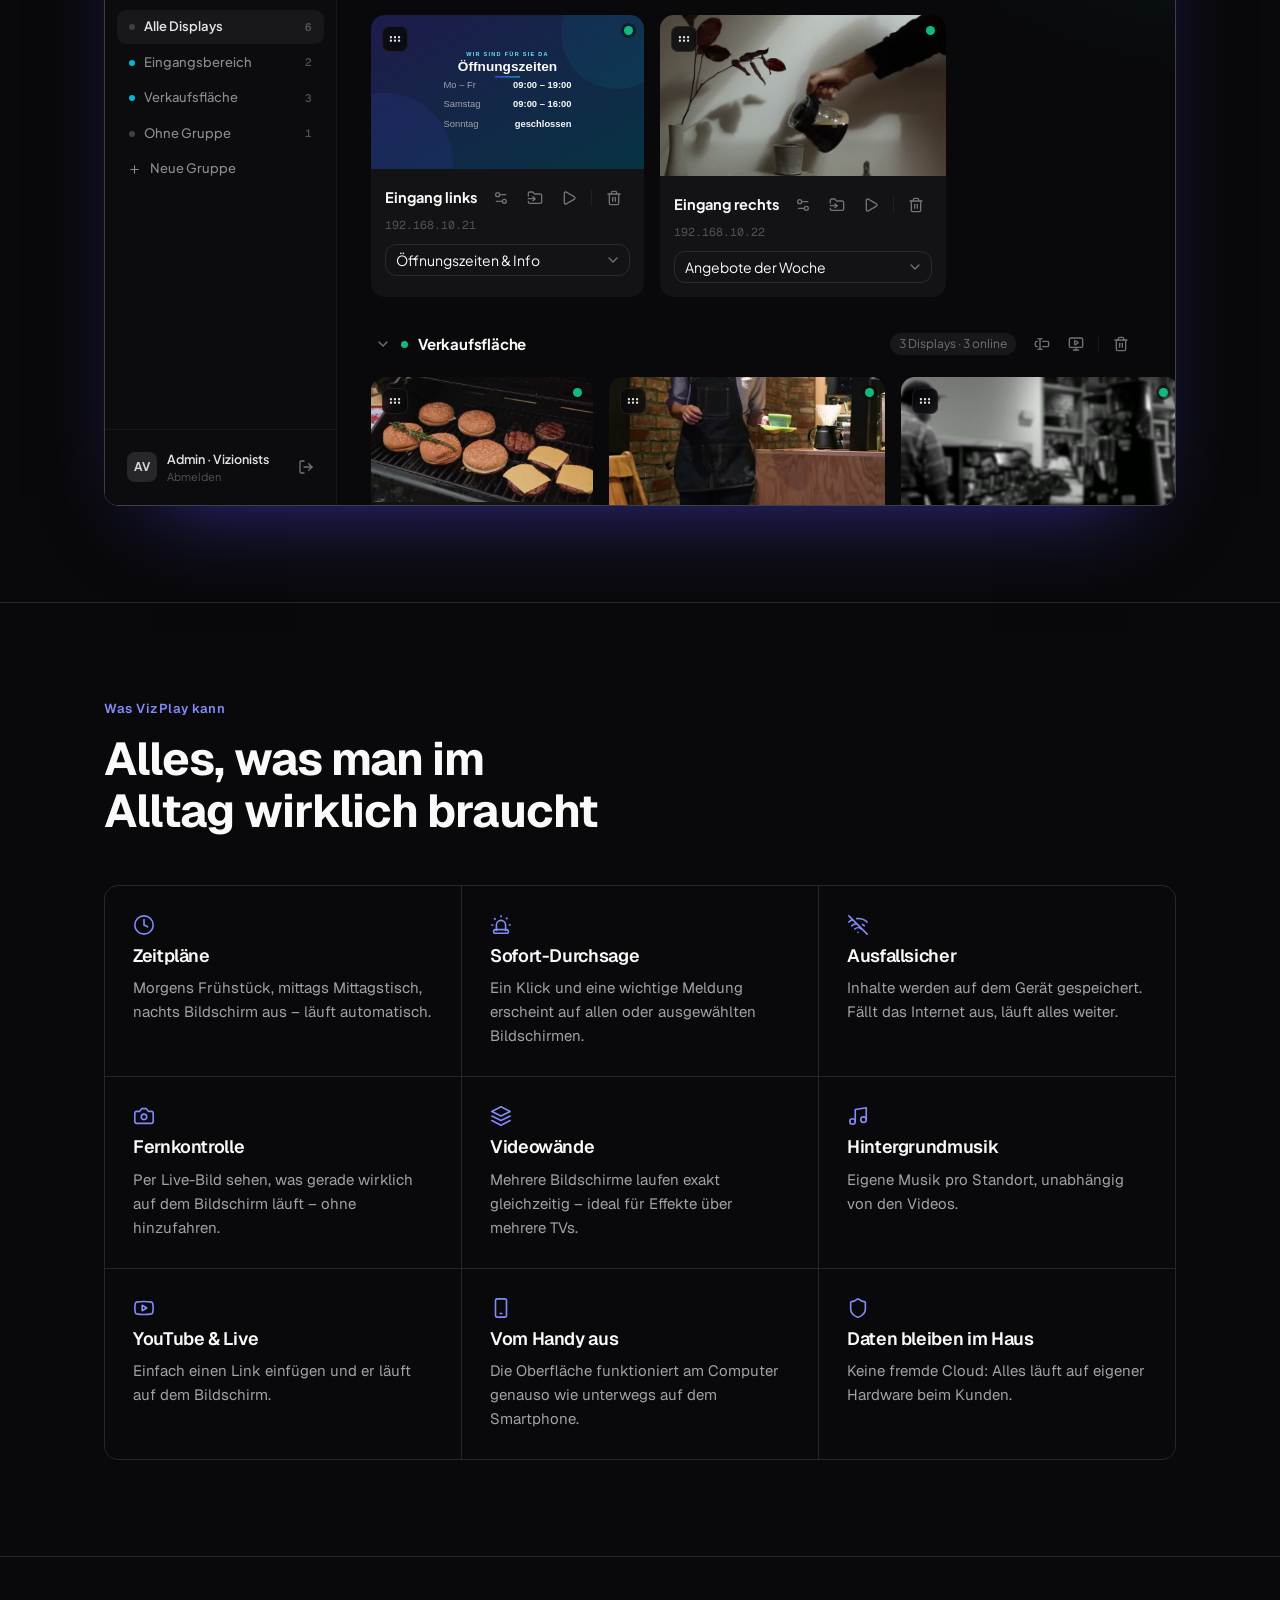
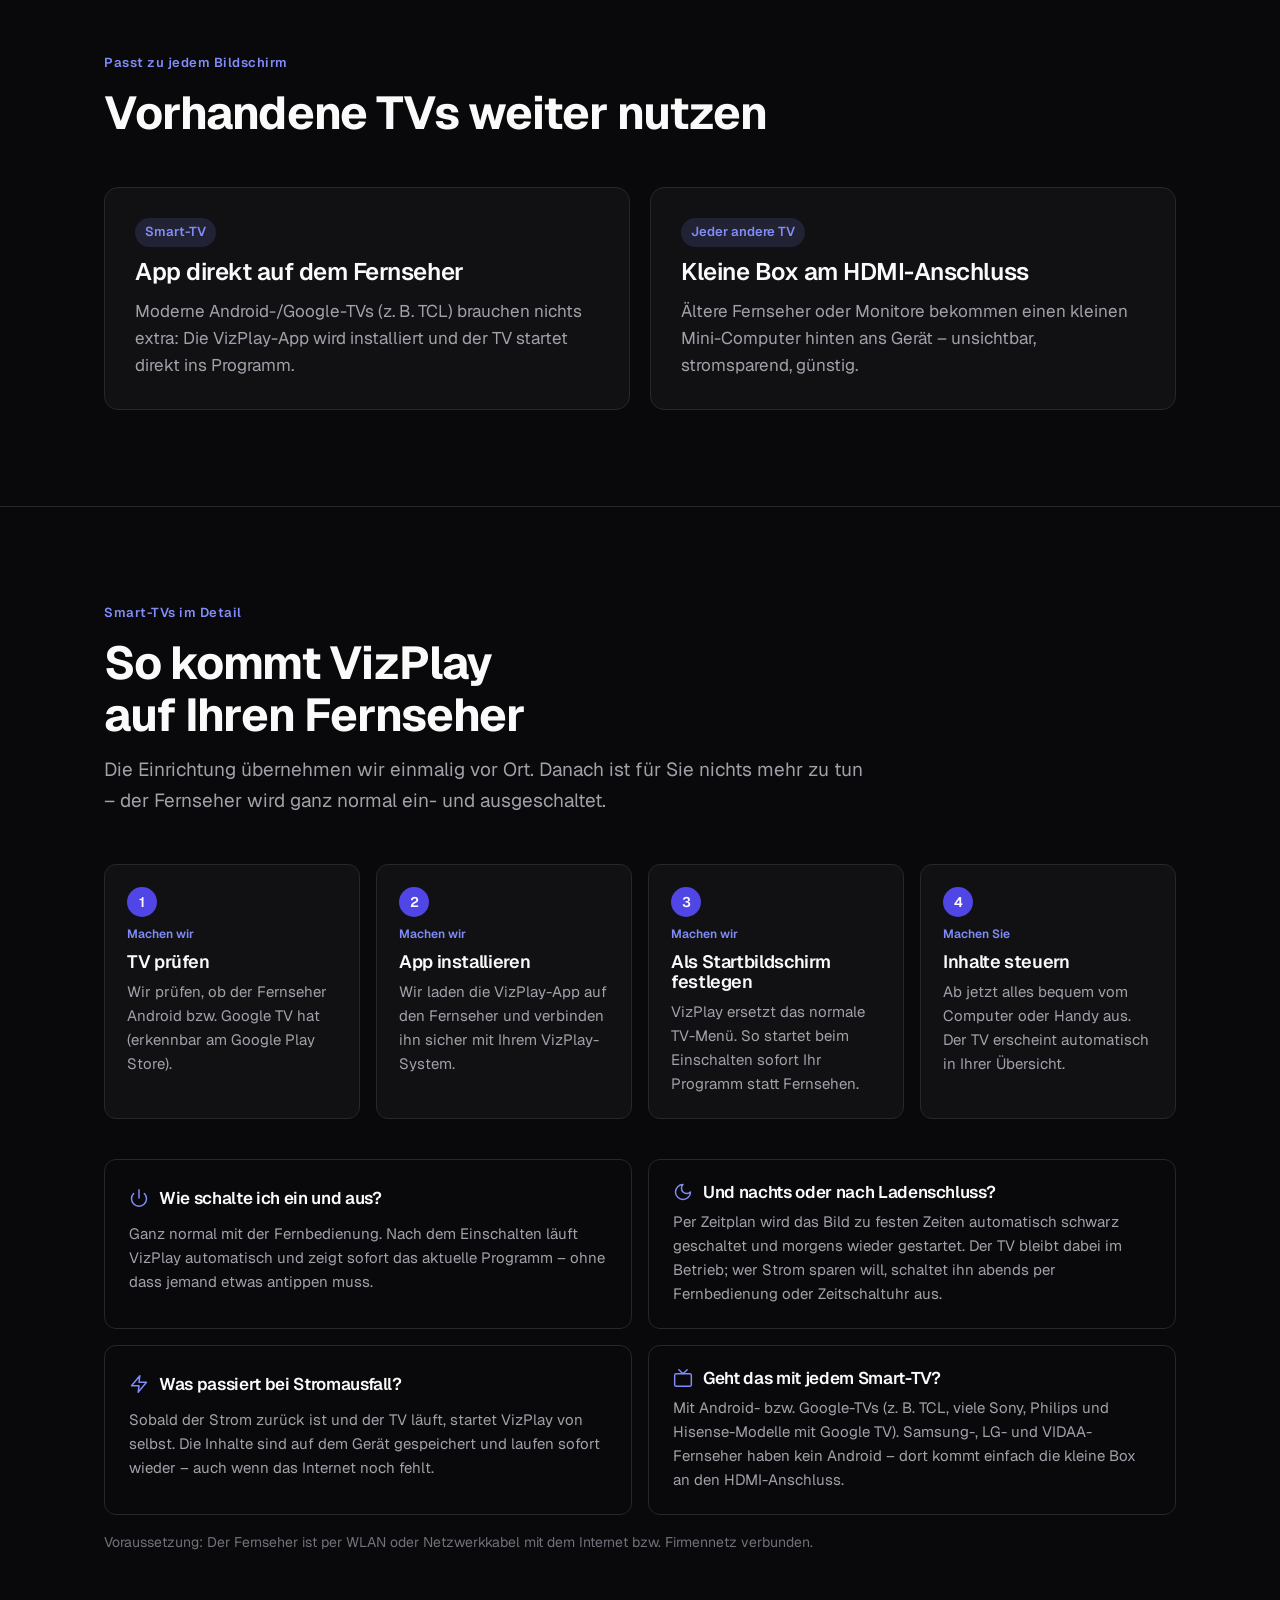
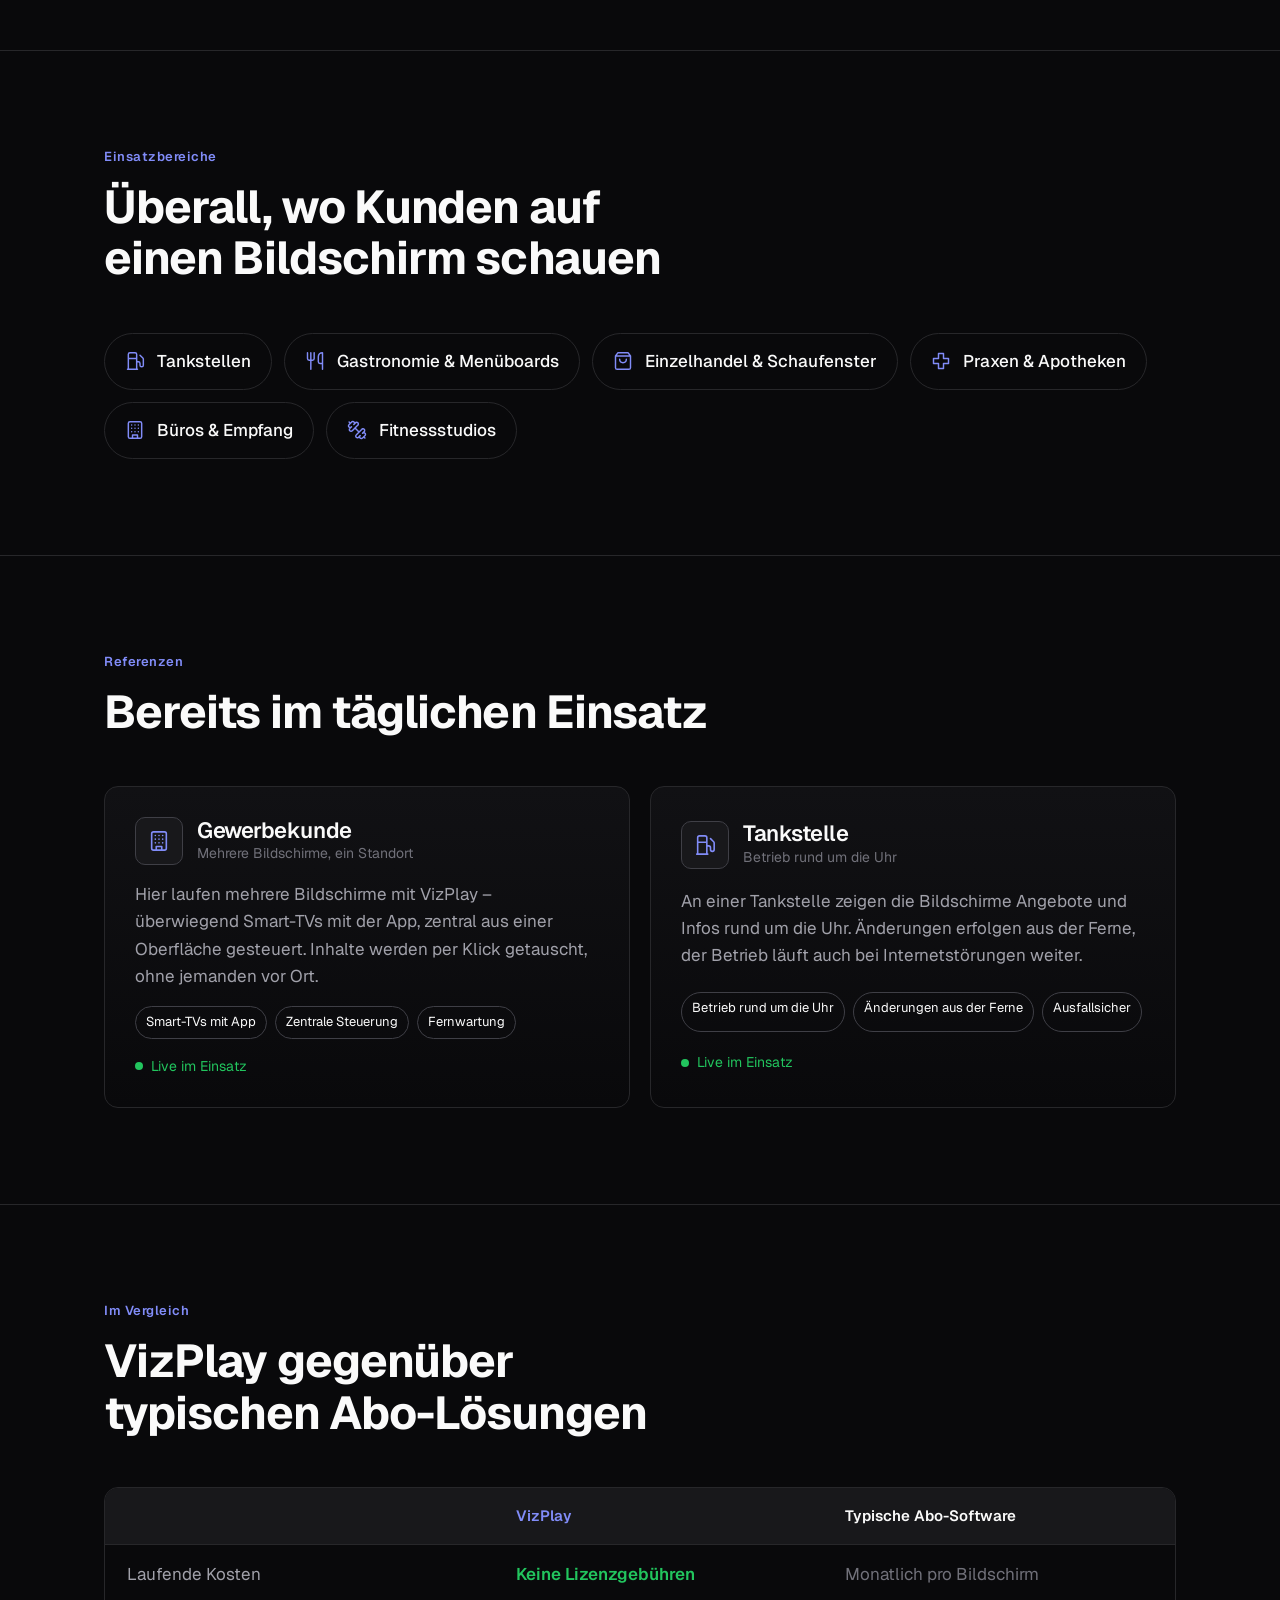
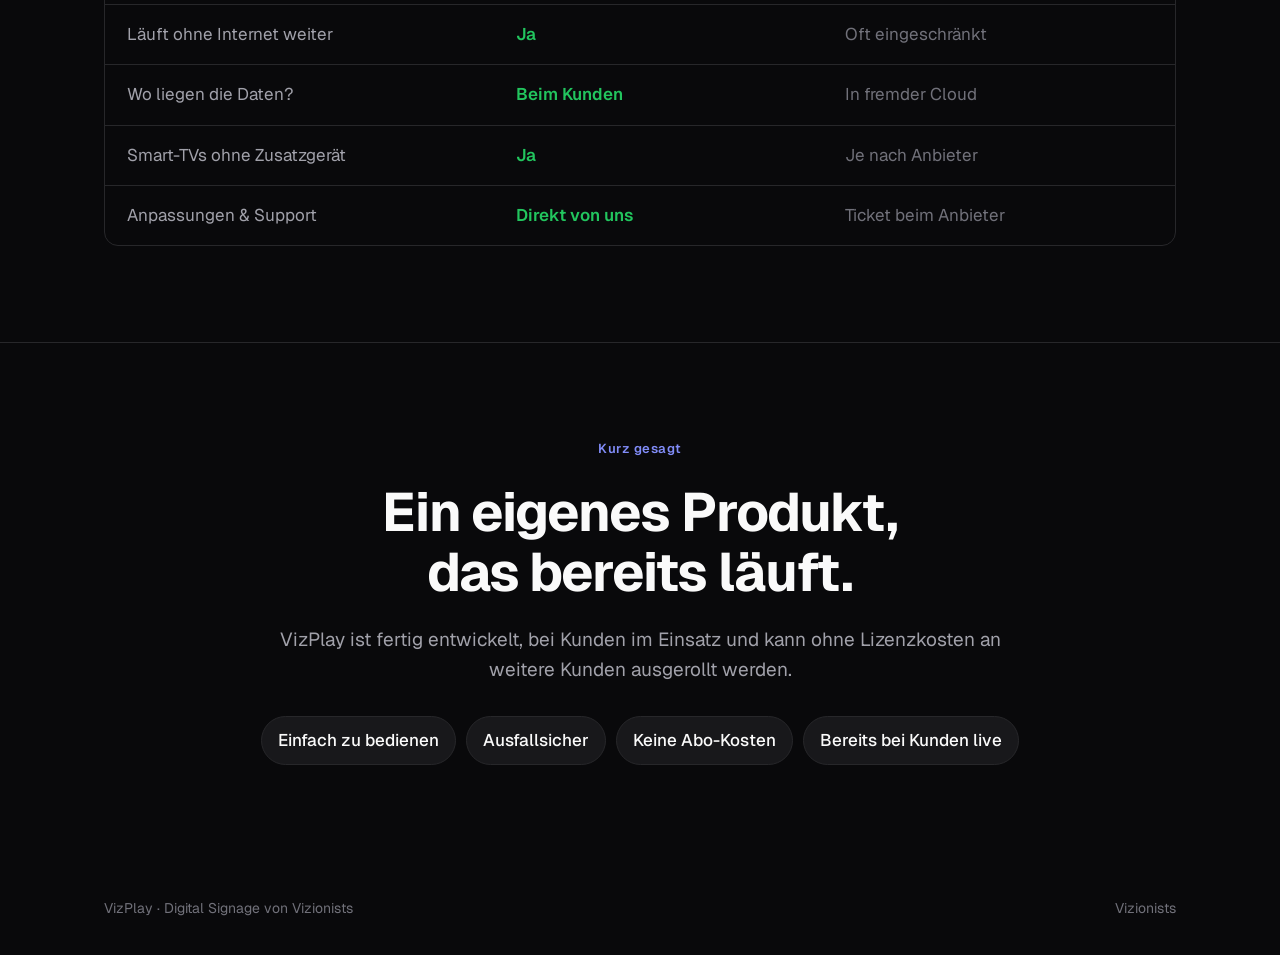
==== commit 86187b5a: "Echte App-Oberfläche als Demo, lizenzfreie Videos" ====
--- a/index.html
+++ b/index.html
@@ -59,6 +59,9 @@
 .tv{background:#000;border:12px solid #1c1c1f;border-radius:16px;aspect-ratio:16/9;position:relative;overflow:hidden;max-width:100%;box-shadow:0 40px 100px -40px rgba(79,70,229,.6)}
 .slide{position:absolute;inset:0;display:flex;flex-direction:column;justify-content:flex-end;gap:4px;padding:26px;opacity:0}
 .slide.on{opacity:1}
+.slide video{position:absolute;inset:0;width:100%;height:100%;object-fit:cover;z-index:-1}
+.slide{isolation:isolate;text-shadow:0 2px 12px rgba(0,0,0,.6)}
+.slide::before{content:"";position:absolute;inset:0;z-index:-1;background:linear-gradient(0deg,rgba(0,0,0,.7),transparent 60%)}
 .slide b{font-size:clamp(20px,3vw,34px);font-weight:600;line-height:1.15}
 .slide small{font-size:13px;opacity:.8}
 .s1{background:radial-gradient(120% 90% at 20% 10%,#4338ca 0,#1e1b4b 55%,#0b0a1f 100%)}
@@ -125,76 +128,9 @@
 .btn.primary:hover{background:#5b52f0}
 .btn.danger{background:#7f1d1d;border-color:#991b1b}
 .btn.danger:hover{background:#991b1b}
-.app-body{display:grid;grid-template-columns:210px 1fr;height:600px}
-.side{border-inline-end:1px solid var(--line);background:#0c0c0e;padding:14px 10px;display:flex;flex-direction:column;gap:4px}
-.side .brand{padding:4px 8px 14px;font-size:15px}
-.side .logo{width:24px;height:24px}
-.navb{display:flex;align-items:center;gap:10px;width:100%;padding:9px 10px;border-radius:8px;border:0;background:none;color:var(--muted);font:500 14px var(--sans);cursor:pointer;text-align:start}
-.navb:hover{background:var(--panel2);color:var(--fg)}
-.navb[aria-current="page"]{background:#1c1c20;color:var(--fg)}
-.navb .i{width:17px;height:17px}
-.navb .cnt{margin-inline-start:auto;font-size:12px;color:var(--dim)}
-.side .badge{margin-top:auto;font-size:12px;color:var(--dim);padding:8px 10px;border:1px dashed var(--line2);border-radius:8px;text-align:center}
-.main{overflow:auto;padding:22px 24px;position:relative}
-.mh{display:flex;align-items:center;gap:12px;flex-wrap:wrap;margin-bottom:18px}
-.mh h3{font-size:22px;font-weight:600}
-.mh .sp{margin-inline-start:auto;display:flex;gap:8px;flex-wrap:wrap}
-@media (max-width:760px){
-  .app-body{grid-template-columns:1fr;height:auto}
-  .side{flex-direction:row;overflow-x:auto;border-inline-end:0;border-bottom:1px solid var(--line);padding:8px}
-  .side .brand,.side .badge{display:none}
-  .navb{width:auto}
-  .navb .cnt{display:none}
-  .main{min-height:520px;padding:16px}
-  .app-bar .ttl{display:none}
-}
-.dgrid{display:grid;grid-template-columns:repeat(2,1fr);gap:14px}
-@media (max-width:520px){.dgrid{grid-template-columns:1fr}}
-.dcard{border:1px solid var(--line);border-radius:12px;background:var(--panel);overflow:hidden}
-.pv{aspect-ratio:16/9;position:relative;display:flex;flex-direction:column;justify-content:flex-end;padding:12px 14px;color:#fff;overflow:hidden}
-.pv b{font-size:17px;font-weight:600;line-height:1.2}
-.pv small{font-size:11px;opacity:.75}
-.pv .dots{position:absolute;top:10px;inset-inline-end:12px;display:flex;gap:4px}
-.pv .dots i{width:6px;height:6px;border-radius:50%;background:rgba(255,255,255,.35)}
-.pv .dots i.on{background:#fff}
-.pv.off{background:#000;color:var(--dim);align-items:center;justify-content:center}
-.dbody{padding:12px 14px;display:grid;gap:10px}
-.dtop{display:flex;justify-content:space-between;align-items:center;gap:8px}
-.dtop b{font-weight:600}
-.pill{font-size:12px;padding:2px 9px;border-radius:999px;white-space:nowrap}
-.pill.on{color:var(--ok);background:rgba(34,197,94,.1)}
-.pill.tk{color:var(--warn);background:rgba(245,158,11,.12)}
-.sel{width:100%;font:14px var(--sans);color:var(--fg);background:var(--panel2);border:1px solid var(--line2);border-radius:8px;padding:8px 10px}
-.flab{font-size:12px;color:var(--dim)}
-.plwrap{display:grid;grid-template-columns:220px 1fr;gap:16px;align-items:start}
-@media (max-width:620px){.plwrap{grid-template-columns:1fr}}
-.pllist{display:grid;gap:6px}
-.plb{display:grid;gap:2px;text-align:start;padding:12px;border-radius:10px;border:1px solid var(--line);background:var(--panel);color:var(--fg);font:500 14px var(--sans);cursor:pointer}
-.plb small{color:var(--dim);font-weight:400}
-.plb[aria-pressed="true"]{border-color:var(--accent);box-shadow:0 0 0 1px var(--accent)}
-.plb:focus-visible{outline:2px solid var(--accent);outline-offset:2px}
-.pled{border:1px solid var(--line);border-radius:12px;background:var(--panel);padding:16px;display:grid;gap:12px}
-.pled h4{margin:0;font-size:18px}
-.runs{font-size:13px;color:var(--muted)}
-.item{display:flex;align-items:center;gap:10px;padding:8px;border:1px solid var(--line);border-radius:8px;background:var(--bg)}
-.item .th{width:54px;height:32px;border-radius:5px;flex:none}
-.item span{flex:1;font-size:14px;min-width:0;overflow:hidden;text-overflow:ellipsis;white-space:nowrap}
-.item small{color:var(--dim);font-size:12px}
-.ib{width:30px;height:30px;display:grid;place-items:center;border-radius:6px;border:1px solid var(--line2);background:var(--panel2);color:var(--fg);cursor:pointer;flex:none}
-.ib:hover{background:#26262b}
-.ib:disabled{opacity:.35;cursor:default}
-.ib .i{width:14px;height:14px}
-.empty{color:var(--dim);font-size:14px;padding:10px 0}
-.mgrid{display:grid;grid-template-columns:repeat(auto-fill,minmax(150px,1fr));gap:12px}
-.mt{border:1px solid var(--line);border-radius:10px;overflow:hidden;background:var(--panel)}
-.mt .th{aspect-ratio:16/9;display:flex;align-items:flex-end;padding:8px 10px;color:#fff;font-size:13px;font-weight:600}
-.mt .mb{padding:8px 10px;font-size:12px;color:var(--dim);display:flex;justify-content:space-between;gap:6px}
-.mt .bar{height:4px;background:var(--line);border-radius:2px;overflow:hidden;margin:0 10px 10px}
-.mt .bar i{display:block;height:100%;background:var(--accent);transition:width .2s linear}
-.toast{position:sticky;bottom:0;margin-top:18px;display:flex;justify-content:center;pointer-events:none}
-.toast span{background:#1c1c20;border:1px solid var(--line2);border-radius:10px;padding:10px 16px;font-size:14px;box-shadow:0 10px 30px -10px #000;opacity:0;transform:translateY(8px);transition:opacity .2s,transform .2s}
-.toast span.show{opacity:1;transform:none}
-@media (prefers-reduced-motion:reduce){.toast span,.mt .bar i{transition:none}}
+.app-frame{display:block;width:100%;height:min(820px,85vh);border:0;background:#09090b}
+@media (max-width:760px){.app-frame{height:760px}}
+.app-bar .btn{text-decoration:none}
 
 /* Benefits */
 .benefits{display:grid;grid-template-columns:repeat(3,1fr);gap:1px;background:var(--line);border:1px solid var(--line);border-radius:14px;overflow:hidden}
@@ -336,10 +272,10 @@
     </div>
     <div>
       <div class="tv" id="tv">
-        <div class="slide s1 on"><small data-t="sl1s"></small><b data-t="sl1"></b></div>
-        <div class="slide s2"><small data-t="sl2s"></small><b data-t="sl2"></b></div>
-        <div class="slide s3"><small data-t="sl3s"></small><b data-t="sl3"></b></div>
-        <div class="slide s4"><small data-t="sl4s"></small><b data-t="sl4"></b></div>
+        <div class="slide s1 on"><video src="app/media/mode.mp4" poster="app/media/mode.jpg" muted loop playsinline preload="auto" aria-hidden="true"></video><small data-t="sl1s"></small><b data-t="sl1"></b></div>
+        <div class="slide s2"><video src="app/media/burger.mp4" poster="app/media/burger.jpg" muted loop playsinline preload="auto" aria-hidden="true"></video><small data-t="sl2s"></small><b data-t="sl2"></b></div>
+        <div class="slide s3"><video src="app/media/kaffee.mp4" poster="app/media/kaffee.jpg" muted loop playsinline preload="auto" aria-hidden="true"></video><small data-t="sl3s"></small><b data-t="sl3"></b></div>
+        <div class="slide s4"><video src="app/media/cafe.mp4" poster="app/media/cafe.jpg" muted loop playsinline preload="auto" aria-hidden="true"></video><small data-t="sl4s"></small><b data-t="sl4"></b></div>
         <div class="prog" id="prog"></div>
       </div>
       <div class="stand"></div>
@@ -408,23 +344,11 @@
       <p class="lead" data-t="demo_lead"></p>
     </div>
     <div class="tip"><svg class="i"><use href="#bulb"/></svg><span data-t="tip"></span></div>
-    <div class="app" id="app">
+    <div class="app">
       <div class="app-bar"><i></i><i></i><i></i><span class="ttl">VizPlay</span>
-        <div class="sp">
-          <button class="btn" type="button" id="d-reset"><svg class="i"><use href="#undo"/></svg><span data-t="reset"></span></button>
-          <button class="btn" type="button" id="d-full"><svg class="i"><use href="#expand"/></svg><span data-t="fullscreen"></span></button>
-        </div>
+        <div class="sp"><a class="btn" href="app/" target="_blank" rel="noopener"><svg class="i"><use href="#expand"/></svg><span data-t="fullscreen"></span></a></div>
       </div>
-      <div class="app-body">
-        <div class="side">
-          <div class="brand"><div class="logo"><svg viewBox="0 0 24 24"><path d="m7 4 12 8-12 8z"/></svg></div>VizPlay</div>
-          <button class="navb" type="button" data-view="displays"><svg class="i"><use href="#monitor"/></svg><span data-t="nav_displays"></span><span class="cnt" id="c-displays"></span></button>
-          <button class="navb" type="button" data-view="playlists"><svg class="i"><use href="#list"/></svg><span data-t="nav_playlists"></span><span class="cnt" id="c-playlists"></span></button>
-          <button class="navb" type="button" data-view="media"><svg class="i"><use href="#image"/></svg><span data-t="nav_media"></span><span class="cnt" id="c-media"></span></button>
-          <div class="badge" data-t="demo_badge"></div>
-        </div>
-        <div class="main" id="main" aria-live="polite"></div>
-      </div>
+      <iframe class="app-frame" src="app/" title="VizPlay Demo" loading="lazy"></iframe>
     </div>
   </div>
 </section>
@@ -563,9 +487,9 @@
 de: {
   cta_demo: "Demo testen",
   demo_eyebrow: "Live-Demo", demo_h2: "Die App zum Ausprobieren",
-  demo_lead: "Eine vereinfachte Version der echten Oberfläche. Klicken Sie sich einfach durch – es kann nichts kaputtgehen.",
-  tip: "Tipp: In der Mediathek etwas hochladen, unter Playlists zur Playlist „Schaufenster“ hinzufügen – und unter Bildschirme zusehen, wie es erscheint.",
-  nav_displays: "Bildschirme", nav_playlists: "Playlists", nav_media: "Mediathek", demo_badge: "Demo-Modus", fullscreen: "Vollbild", reset: "Zurücksetzen",
+  demo_lead: "Das ist die echte VizPlay-Oberfläche mit Beispieldaten. Klicken Sie sich einfach durch – es kann nichts kaputtgehen.",
+  tip: "Tipp: Bei einem Display die Playlist wechseln, in der Mediathek eine Datei hochladen oder eine Playlist bearbeiten – die Vorschauen zeigen sofort, was auf dem Bildschirm läuft.",
+  nav_displays: "Bildschirme", nav_playlists: "Playlists", nav_media: "Mediathek", demo_badge: "Demo-Modus", fullscreen: "In neuem Fenster öffnen", reset: "Zurücksetzen",
   lbl_playlist: "Zeigt Playlist", empty_pl: "Diese Playlist ist noch leer. Fügen Sie unten ein Medium hinzu.", no_content: "Kein Inhalt",
   pl1: "Schaufenster", pl2: "Angebote", pl3: "Info & Service",
   m1: "Herbstkollektion", m2: "Angebot der Woche", m3: "Öffnungszeiten", m4: "Neuheiten", m5: "Kaffee-Aktion", m6: "Willkommen",
@@ -665,9 +589,9 @@
 en: {
   cta_demo: "Try the demo",
   demo_eyebrow: "Live demo", demo_h2: "Try the app yourself",
-  demo_lead: "A simplified version of the real interface. Just click around – nothing can break.",
-  tip: "Tip: upload something in the media library, add it to the “Shop window” playlist under Playlists – then watch it appear under Screens.",
-  nav_displays: "Screens", nav_playlists: "Playlists", nav_media: "Media library", demo_badge: "Demo mode", fullscreen: "Full screen", reset: "Reset",
+  demo_lead: "This is the real VizPlay interface with sample data (in German). Just click around – nothing can break.",
+  tip: "Tip: switch a display’s playlist, upload a file in the Mediathek or edit a playlist – the previews show instantly what the screen plays.",
+  nav_displays: "Screens", nav_playlists: "Playlists", nav_media: "Media library", demo_badge: "Demo mode", fullscreen: "Open in new window", reset: "Reset",
   lbl_playlist: "Shows playlist", empty_pl: "This playlist is still empty. Add a media item below.", no_content: "No content",
   pl1: "Shop window", pl2: "Offers", pl3: "Info & service",
   m1: "Autumn collection", m2: "Deal of the week", m3: "Opening hours", m4: "New arrivals", m5: "Coffee special", m6: "Welcome",
@@ -767,9 +691,9 @@
 ar: {
   cta_demo: "جرّب العرض التجريبي",
   demo_eyebrow: "عرض تجريبي مباشر", demo_h2: "جرّب التطبيق بنفسك",
-  demo_lead: "نسخة مبسطة من الواجهة الحقيقية. تنقّل واضغط كما تشاء – لا يمكن أن يتعطل شيء.",
-  tip: "نصيحة: ارفع ملفًا في مكتبة الوسائط، ثم أضفه إلى قائمة «الواجهة» في قوائم التشغيل – وشاهده يظهر في قسم الشاشات.",
-  nav_displays: "الشاشات", nav_playlists: "قوائم التشغيل", nav_media: "مكتبة الوسائط", demo_badge: "وضع تجريبي", fullscreen: "ملء الشاشة", reset: "إعادة الضبط",
+  demo_lead: "هذه واجهة VizPlay الحقيقية مع بيانات تجريبية (باللغة الألمانية). تنقّل واضغط كما تشاء – لا يمكن أن يتعطل شيء.",
+  tip: "نصيحة: غيّر قائمة التشغيل لإحدى الشاشات، أو ارفع ملفًا في مكتبة الوسائط، أو عدّل قائمة تشغيل – وتُظهر المعاينات فورًا ما يُعرض على الشاشة.",
+  nav_displays: "الشاشات", nav_playlists: "قوائم التشغيل", nav_media: "مكتبة الوسائط", demo_badge: "وضع تجريبي", fullscreen: "فتح في نافذة جديدة", reset: "إعادة الضبط",
   lbl_playlist: "قائمة التشغيل المعروضة", empty_pl: "هذه القائمة فارغة. أضف وسيطًا من الأسفل.", no_content: "لا يوجد محتوى",
   pl1: "الواجهة", pl2: "العروض", pl3: "معلومات وخدمات",
   m1: "تشكيلة الخريف", m2: "عرض الأسبوع", m3: "ساعات العمل", m4: "وصل حديثًا", m5: "عرض القهوة", m6: "أهلًا وسهلًا",
@@ -872,135 +796,11 @@
   let lang = DEFAULT_LANG;
   try { const q = new URLSearchParams(location.search).get("lang"); if (I18N[q]) lang = q; } catch (e) {}
   const t = (k, v) => { let x = I18N[lang][k] ?? I18N.de[k] ?? k; if (v) for (const n in v) x = x.replace("{" + n + "}", v[n]); return x; };
-  const esc = x => String(x).replace(/[&<>"]/g, c => ({ "&": "&amp;", "<": "&lt;", ">": "&gt;", '"': "&quot;" }[c]));
-  const G = ["linear-gradient(135deg,#4338ca,#1e1b4b)", "linear-gradient(135deg,#c2410c,#3b1d06)", "linear-gradient(135deg,#0f766e,#022c22)",
-             "linear-gradient(135deg,#6d28d9,#2e1065)", "linear-gradient(135deg,#a16207,#291a02)", "linear-gradient(135deg,#be123c,#4c0519)",
-             "linear-gradient(135deg,#0369a1,#082f49)", "linear-gradient(135deg,#15803d,#052e16)"];
-
-  // --- Demo-Zustand ---
-  let S, view = "displays", openPl = "p1", tick = 0, upCount = 0;
-  const fresh = () => ({
-    media: [
-      { id: "m1", k: "m1", g: G[0], v: 1 }, { id: "m2", k: "m2", g: G[1], v: 0 }, { id: "m3", k: "m3", g: G[2], v: 0 },
-      { id: "m4", k: "m4", g: G[3], v: 1 }, { id: "m5", k: "m5", g: G[4], v: 0 }, { id: "m6", k: "m6", g: G[5], v: 0 },
-    ],
-    pls: [{ id: "p1", k: "pl1", items: ["m1", "m4", "m6"] }, { id: "p2", k: "pl2", items: ["m2", "m5"] }, { id: "p3", k: "pl3", items: ["m3"] }],
-    devs: [{ k: "d1", pl: "p1" }, { k: "d2", pl: "p2" }, { k: "d3", pl: "p1" }, { k: "d4", pl: "p3" }],
-    alarm: false,
-  });
-  S = fresh();
-  const media = id => S.media.find(m => m.id === id);
-  const pl = id => S.pls.find(p => p.id === id);
-  const plName = p => p.name ?? t(p.k);
-  const mName = m => m.name ?? t(m.k);
-  const main = document.getElementById("main"), app = document.getElementById("app");
-  let toastTimer;
-  const toast = msg => {
-    const el = main.querySelector(".toast span"); if (!el) return;
-    el.textContent = msg; el.classList.add("show");
-    clearTimeout(toastTimer); toastTimer = setTimeout(() => el.classList.remove("show"), 2600);
-  };
-  const icon = id => '<svg class="i"><use href="#' + id + '"/></svg>';
-
-  const vDisplays = () => {
-    const cards = S.devs.map((d, i) => {
-      const p = pl(d.pl), items = p.items.map(media).filter(Boolean);
-      let pv;
-      if (S.alarm) pv = '<div class="pv" style="background:linear-gradient(135deg,#b91c1c,#450a0a)"><b>' + esc(t("alarm_text")) + "</b></div>";
-      else if (!items.length) pv = '<div class="pv off">' + esc(t("no_content")) + "</div>";
-      else {
-        const idx = tick % items.length, m = items[idx];
-        const dots = items.length > 1 ? '<div class="dots">' + items.map((_, j) => '<i class="' + (j === idx ? "on" : "") + '"></i>').join("") + "</div>" : "";
-        pv = '<div class="pv" style="background:' + m.g + '">' + dots + "<small>" + esc(t(m.v ? "kind_video" : "kind_image")) + "</small><b>" + esc(mName(m)) + "</b></div>";
-      }
-      const opts = S.pls.map(x => '<option value="' + x.id + '"' + (x.id === d.pl ? " selected" : "") + ">" + esc(plName(x)) + "</option>").join("");
-      return '<div class="dcard">' + pv + '<div class="dbody"><div class="dtop"><b>' + esc(t(d.k)) + "</b>" +
-        (S.alarm ? '<span class="pill tk">' + esc(t("alarm_pill")) + "</span>" : '<span class="pill on">' + esc(t("online")) + "</span>") +
-        '</div><label class="flab" for="dsel' + i + '">' + esc(t("lbl_playlist")) + '</label><select class="sel" id="dsel' + i + '" data-dev="' + i + '">' + opts + "</select></div></div>";
-    }).join("");
-    return '<div class="mh"><h3>' + esc(t("nav_displays")) + '</h3><div class="sp"><button class="btn ' + (S.alarm ? "" : "danger") + '" type="button" data-act="alarm">' + icon("siren") + esc(t(S.alarm ? "alarm_off" : "alarm_on")) + "</button></div></div>" +
-      '<div class="dgrid">' + cards + "</div>";
-  };
-
-  const vPlaylists = () => {
-    if (!pl(openPl)) openPl = S.pls[0].id;
-    const list = S.pls.map(p => '<button class="plb" type="button" data-pl="' + p.id + '" aria-pressed="' + (p.id === openPl) + '">' + esc(plName(p)) + "<small>" + p.items.length + " " + esc(t("items")) + "</small></button>").join("");
-    const p = pl(openPl);
-    const on = S.devs.filter(d => d.pl === p.id).map(d => t(d.k));
-    const rows = p.items.map((id, i) => {
-      const m = media(id);
-      return '<div class="item"><div class="th" style="background:' + m.g + '"></div><span>' + esc(mName(m)) + "</span><small>" + esc(t(m.v ? "kind_video" : "kind_image")) + "</small>" +
-        '<button class="ib" type="button" data-mv="' + i + ':-1" aria-label="' + esc(t("up_btn")) + '"' + (i === 0 ? " disabled" : "") + ">" + icon("up") + "</button>" +
-        '<button class="ib" type="button" data-mv="' + i + ':1" aria-label="' + esc(t("down_btn")) + '"' + (i === p.items.length - 1 ? " disabled" : "") + ">" + icon("down") + "</button>" +
-        '<button class="ib" type="button" data-rm="' + i + '" aria-label="' + esc(t("remove")) + '">' + icon("x") + "</button></div>";
-    }).join("") || '<div class="empty">' + esc(t("empty_pl")) + "</div>";
-    const addOpts = '<option value="">' + esc(t("add_item")) + "</option>" + S.media.filter(m => !m.busy).map(m => '<option value="' + m.id + '">' + esc(mName(m)) + "</option>").join("");
-    return '<div class="mh"><h3>' + esc(t("nav_playlists")) + '</h3><div class="sp"><button class="btn primary" type="button" data-act="newpl">' + icon("plus") + esc(t("new_pl")) + "</button></div></div>" +
-      '<div class="plwrap"><div class="pllist">' + list + '</div><div class="pled"><h4>' + esc(plName(p)) + '</h4><div class="runs">' + esc(t("runs_on")) + " " + esc(on.length ? on.join(", ") : t("runs_none")) + "</div>" +
-      rows + '<label class="flab" for="addsel">' + esc(t("add_item")) + '</label><select class="sel" id="addsel">' + addOpts + "</select></div></div>";
-  };
-
-  const vMedia = () => {
-    const tiles = S.media.map(m => '<div class="mt"><div class="th" style="background:' + m.g + '">' + esc(mName(m)) + '</div><div class="mb"><span>' +
-      esc(m.busy ? t("uploading") : t(m.v ? "kind_video" : "kind_image")) + "</span></div>" + (m.busy ? '<div class="bar"><i style="width:' + m.busy + '%"></i></div>' : "") + "</div>").join("");
-    return '<div class="mh"><h3>' + esc(t("nav_media")) + '</h3><div class="sp"><button class="btn primary" type="button" data-act="upload">' + icon("upload") + esc(t("upload")) + "</button></div></div>" +
-      '<div class="mgrid">' + tiles + "</div>";
-  };
-
-  const render = () => {
-    const active = document.activeElement && main.contains(document.activeElement) ? document.activeElement.id : null;
-    main.innerHTML = ({ displays: vDisplays, playlists: vPlaylists, media: vMedia })[view]() + '<div class="toast"><span></span></div>';
-    if (active) document.getElementById(active)?.focus();
-    document.querySelectorAll(".navb").forEach(b => b.setAttribute("aria-current", b.dataset.view === view ? "page" : "false"));
-    document.getElementById("c-displays").textContent = S.devs.length;
-    document.getElementById("c-playlists").textContent = S.pls.length;
-    document.getElementById("c-media").textContent = S.media.length;
-  };
-  const screensFor = plId => S.devs.filter(d => d.pl === plId).length;
-
-  document.querySelectorAll(".navb").forEach(b => b.addEventListener("click", () => { view = b.dataset.view; render(); }));
-  main.addEventListener("click", e => {
-    const el = e.target.closest("button"); if (!el || el.disabled) return;
-    const p = pl(openPl);
-    if (el.dataset.act === "alarm") { S.alarm = !S.alarm; render(); toast(t(S.alarm ? "t_alarm" : "t_alarm_end")); }
-    else if (el.dataset.act === "newpl") {
-      const id = "p" + Date.now(); S.pls.push({ id, name: t("new_pl") + " " + (S.pls.length + 1), items: [] }); openPl = id; render(); toast(t("t_newpl"));
-    }
-    else if (el.dataset.pl) { openPl = el.dataset.pl; render(); }
-    else if (el.dataset.mv) {
-      const [i, dir] = el.dataset.mv.split(":").map(Number), j = i + dir;
-      [p.items[i], p.items[j]] = [p.items[j], p.items[i]]; render(); toast(t("t_order"));
-    }
-    else if (el.dataset.rm) { p.items.splice(Number(el.dataset.rm), 1); render(); toast(t("t_removed")); }
-    else if (el.dataset.act === "upload") {
-      const k = "up" + ((upCount % 4) + 1), m = { id: "u" + Date.now(), k, g: G[(6 + upCount) % G.length], v: upCount % 2, busy: 1 };
-      upCount++; S.media.unshift(m); render();
-      const step = () => {
-        m.busy = Math.min(100, m.busy + 12);
-        if (m.busy >= 100) { delete m.busy; if (view === "media") render(); toast(t("t_uploaded", { x: mName(m) })); }
-        else { if (view === "media") { const bar = main.querySelector(".mt .bar i"); if (bar) bar.style.width = m.busy + "%"; } setTimeout(step, 180); }
-      };
-      setTimeout(step, 180);
-    }
-  });
-  main.addEventListener("change", e => {
-    const el = e.target;
-    if (el.dataset.dev) { const d = S.devs[Number(el.dataset.dev)]; d.pl = el.value; render(); toast(t("t_assign", { d: t(d.k), p: plName(pl(d.pl)) })); }
-    else if (el.id === "addsel" && el.value) { const p = pl(openPl), m = media(el.value); p.items.push(m.id); render(); toast(t("t_added", { x: mName(m), n: screensFor(p.id) })); }
-  });
-  document.getElementById("d-reset").addEventListener("click", () => { S = fresh(); view = "displays"; openPl = "p1"; upCount = 0; render(); toast(t("t_reset")); });
-  document.getElementById("d-full").addEventListener("click", () => {
-    try { document.fullscreenElement ? document.exitFullscreen() : app.requestFullscreen(); } catch (e) {}
-  });
-  // Vorschau wechselt wie am echten TV
-  setInterval(() => { tick++; if (view === "displays" && !main.contains(document.activeElement)) render(); }, 3000);
-
   const apply = () => {
     const root = document.documentElement;
     root.lang = lang; root.dir = lang === "ar" ? "rtl" : "ltr";
     document.querySelectorAll("[data-t]").forEach(el => { el.innerHTML = t(el.dataset.t); });
     document.querySelectorAll(".langs button").forEach(b => b.setAttribute("aria-pressed", String(b.dataset.lang === lang)));
-    render();
   };
   document.querySelectorAll(".langs button").forEach(b => b.addEventListener("click", () => { lang = b.dataset.lang; apply(); }));
   apply();
@@ -1011,7 +811,9 @@
   let cur = 0;
   const run = () => { if (reduce) return; prog.style.transition = "none"; prog.style.width = "0"; void prog.offsetWidth; prog.style.transition = "width " + dur + "ms linear"; prog.style.width = "100%"; };
   run();
-  setInterval(() => { slides[cur].classList.remove("on"); cur = (cur + 1) % slides.length; slides[cur].classList.add("on"); run(); }, dur);
+  const play = () => slides.forEach((sl, i) => { const v = sl.querySelector("video"); if (!v) return; if (i === cur) { v.currentTime = 0; v.play().catch(() => {}); } else v.pause(); });
+  play();
+  setInterval(() => { slides[cur].classList.remove("on"); cur = (cur + 1) % slides.length; slides[cur].classList.add("on"); play(); run(); }, dur);
 })();
 </script>
 </body>
